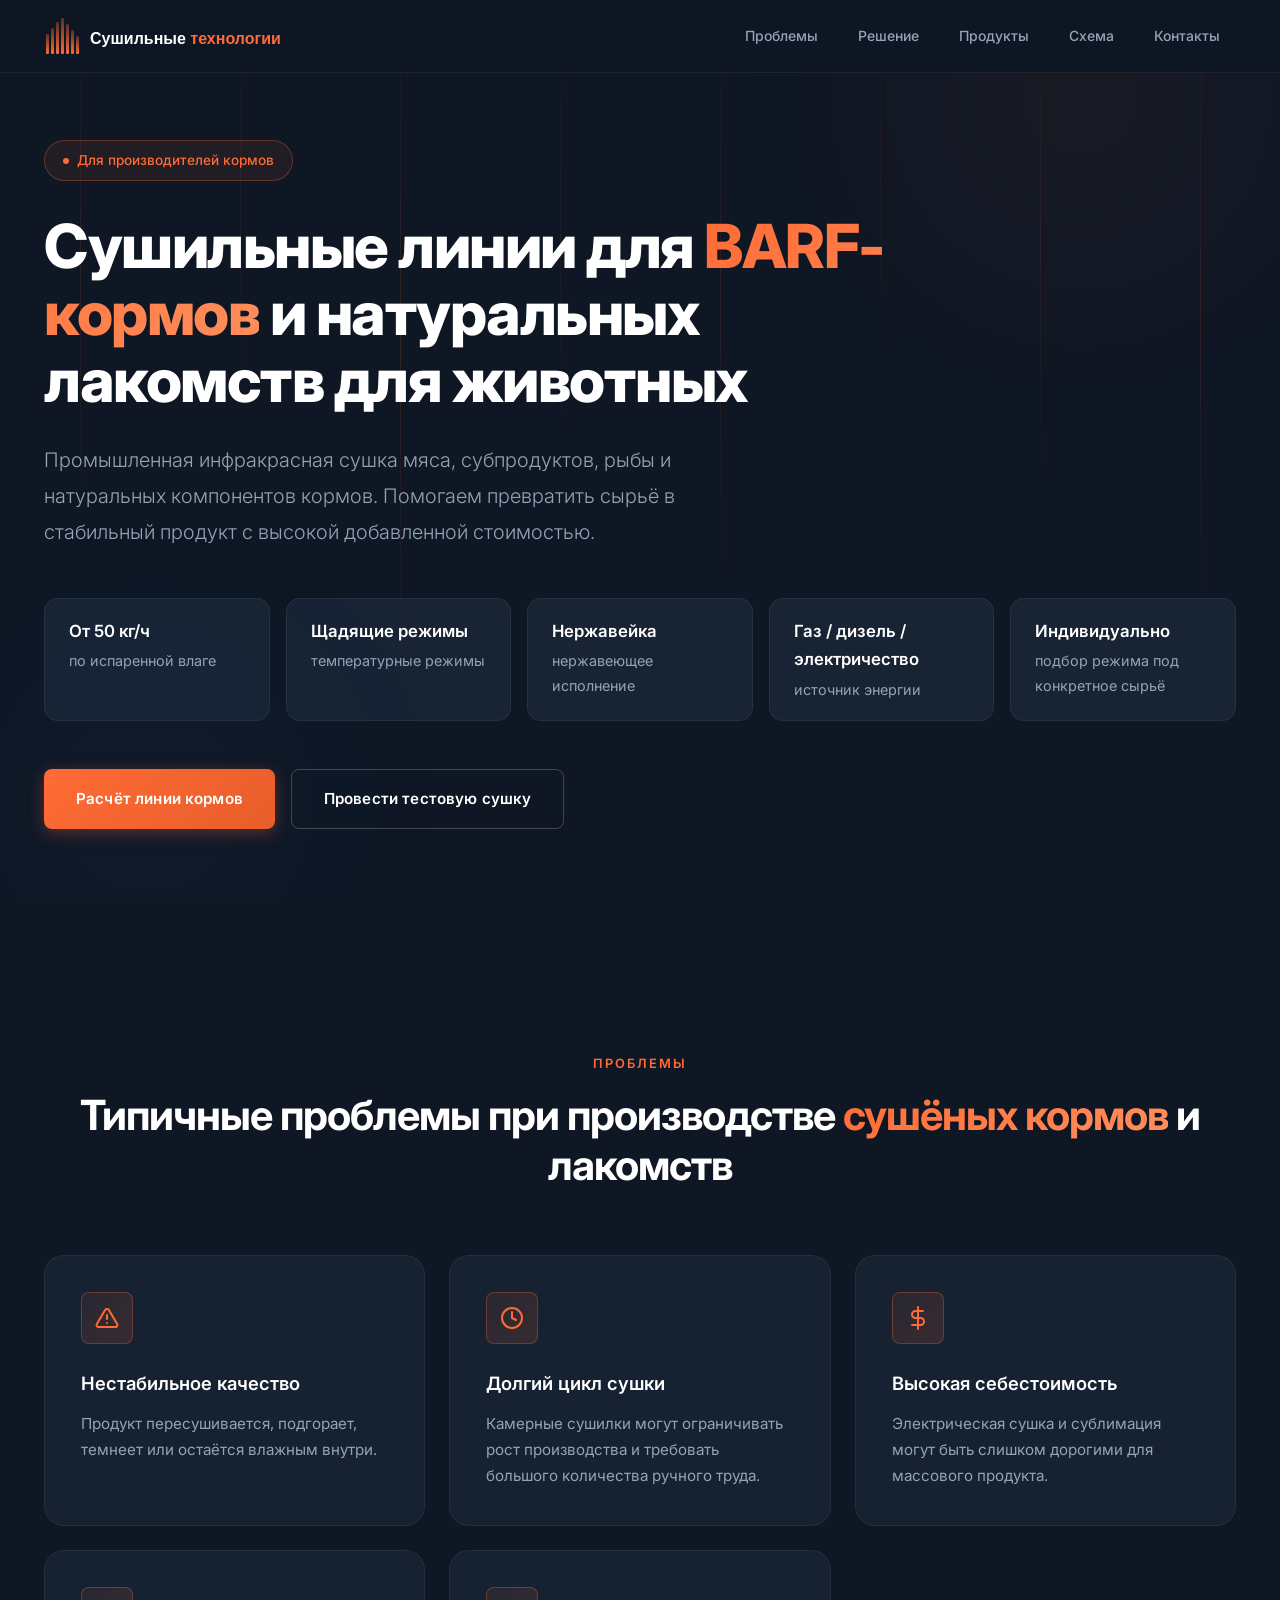
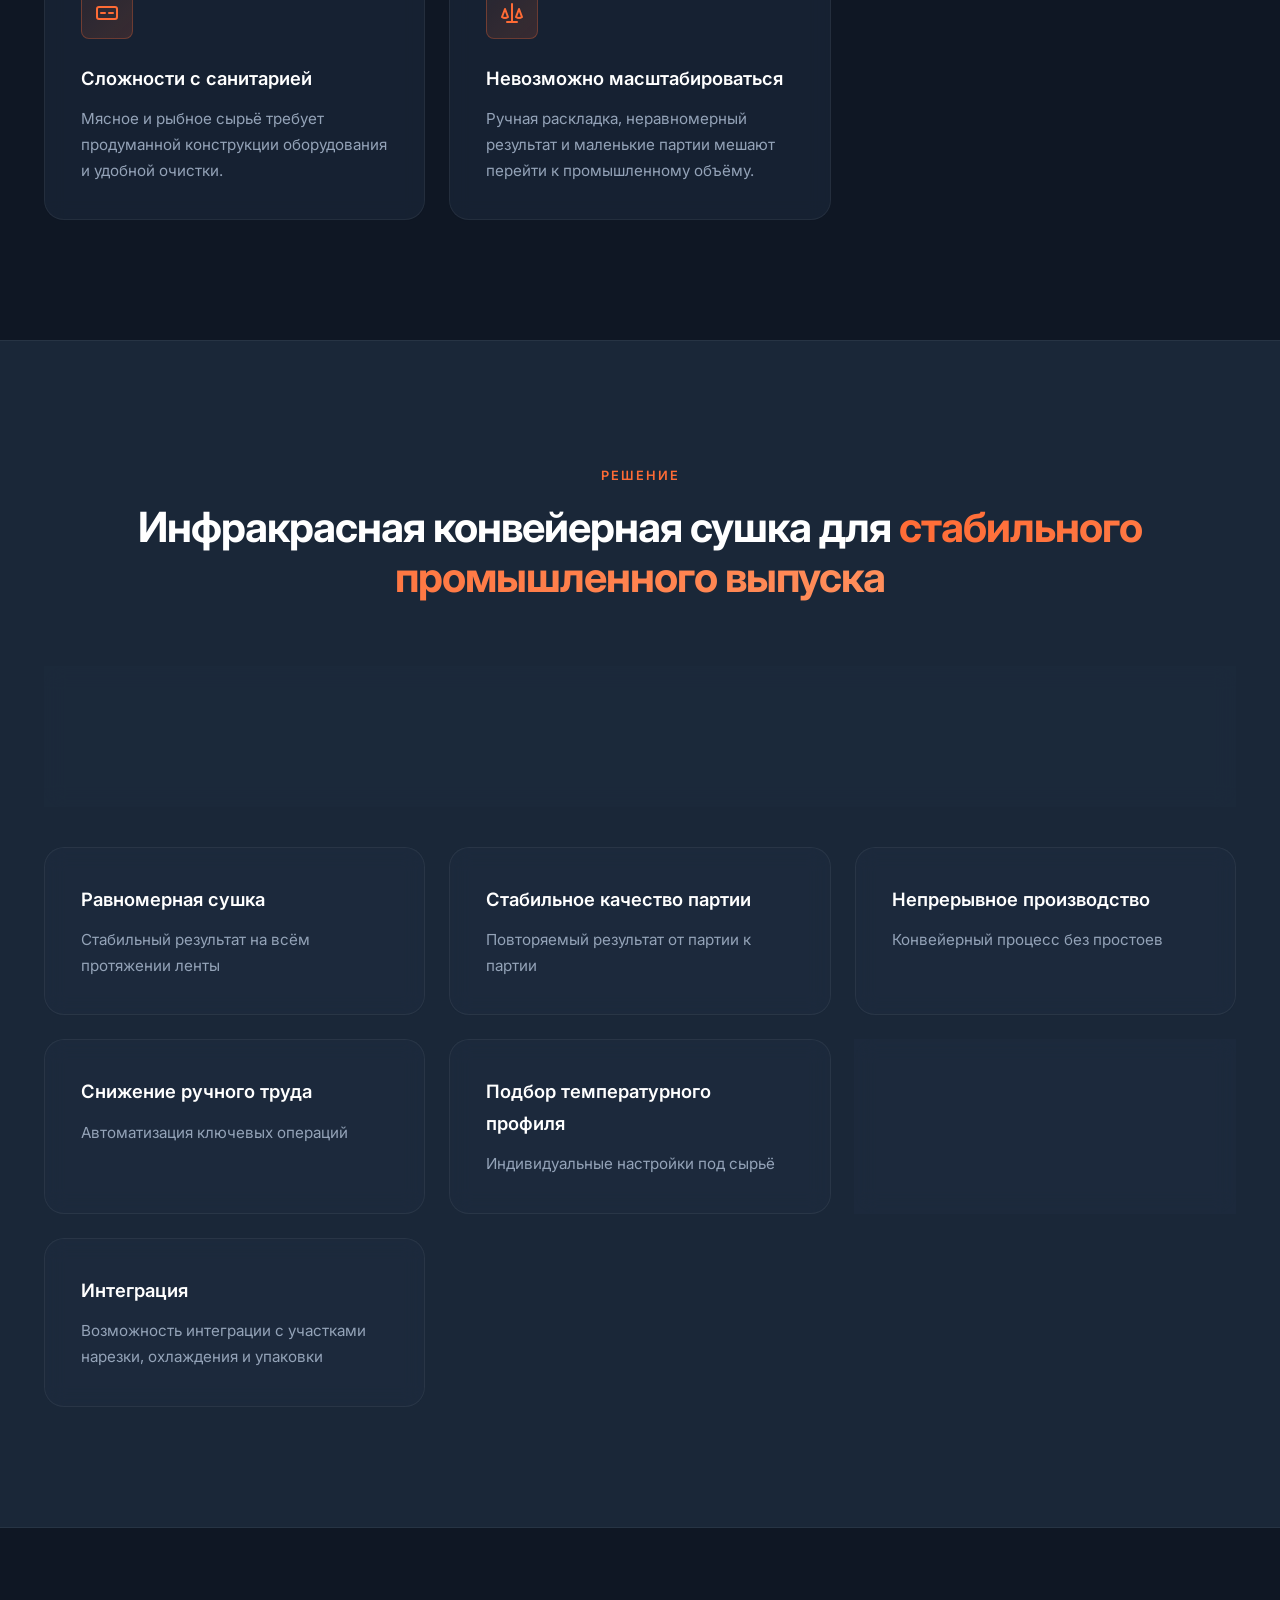
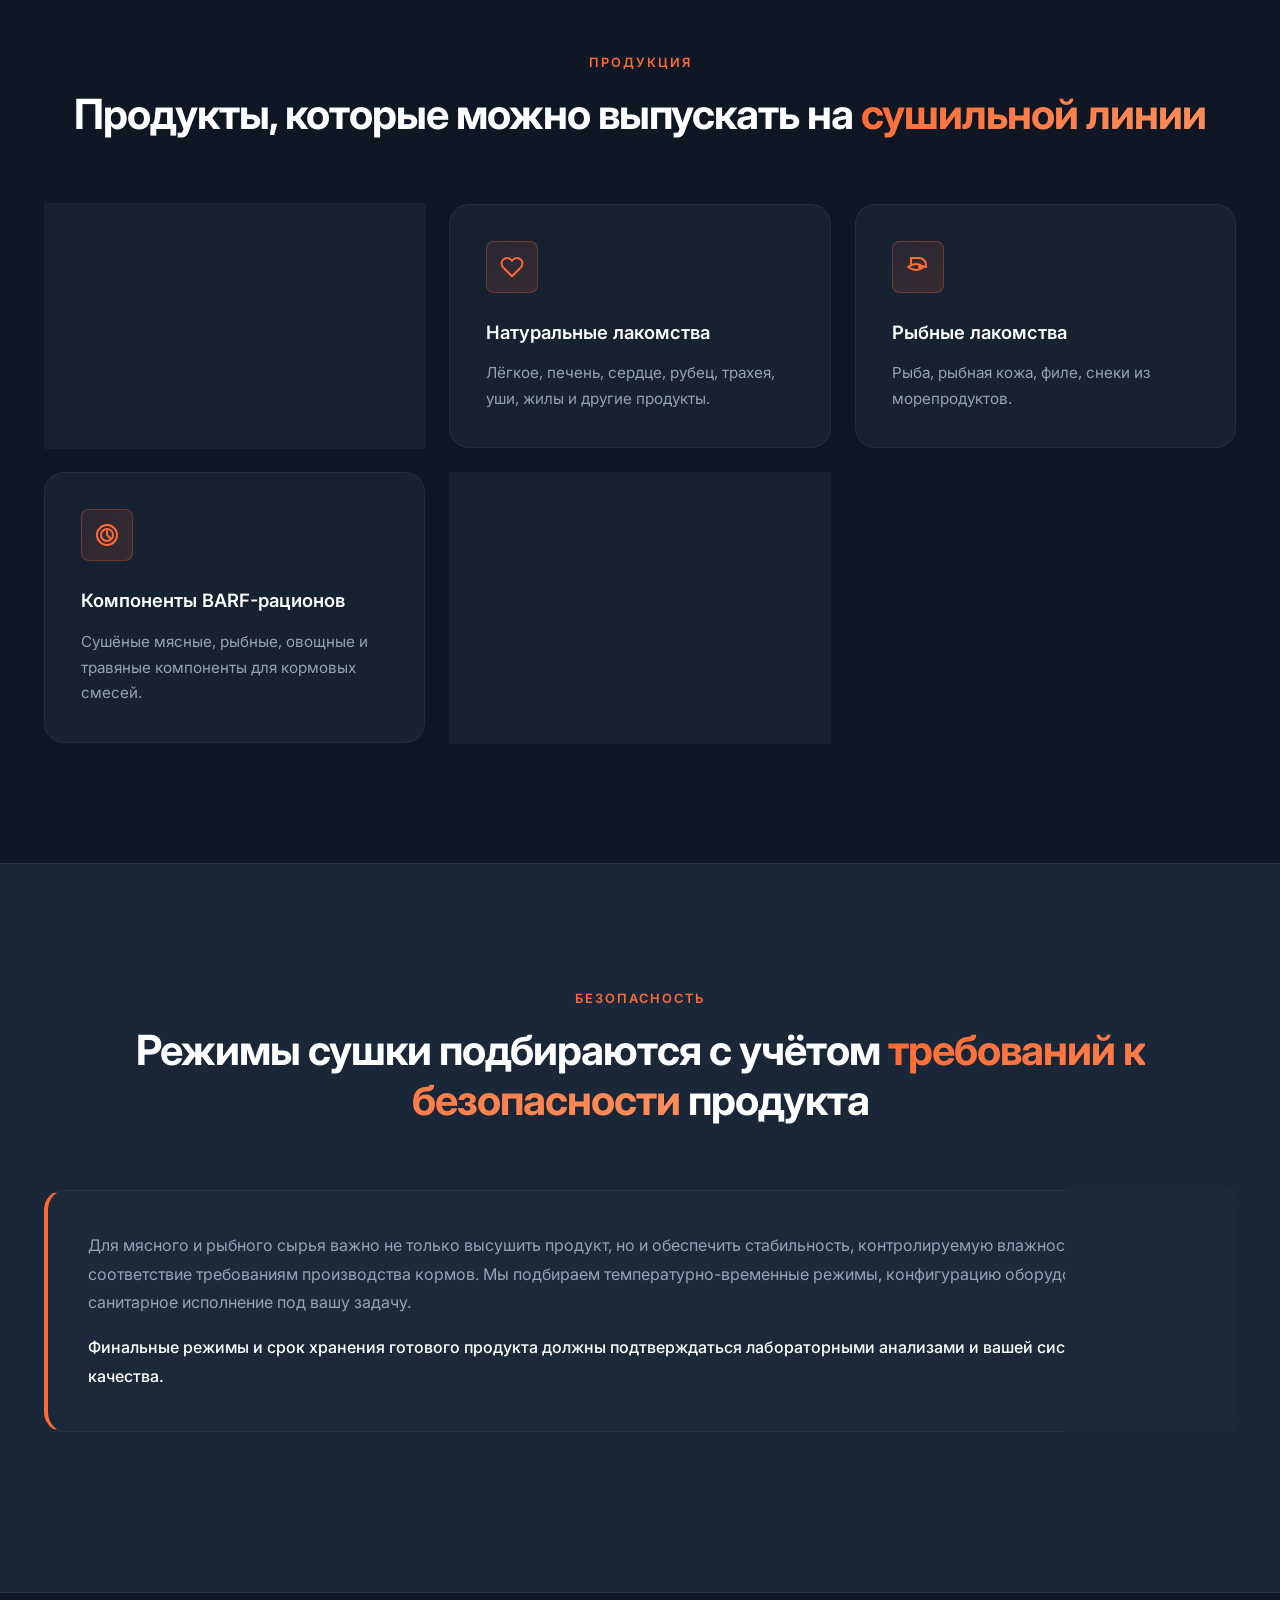
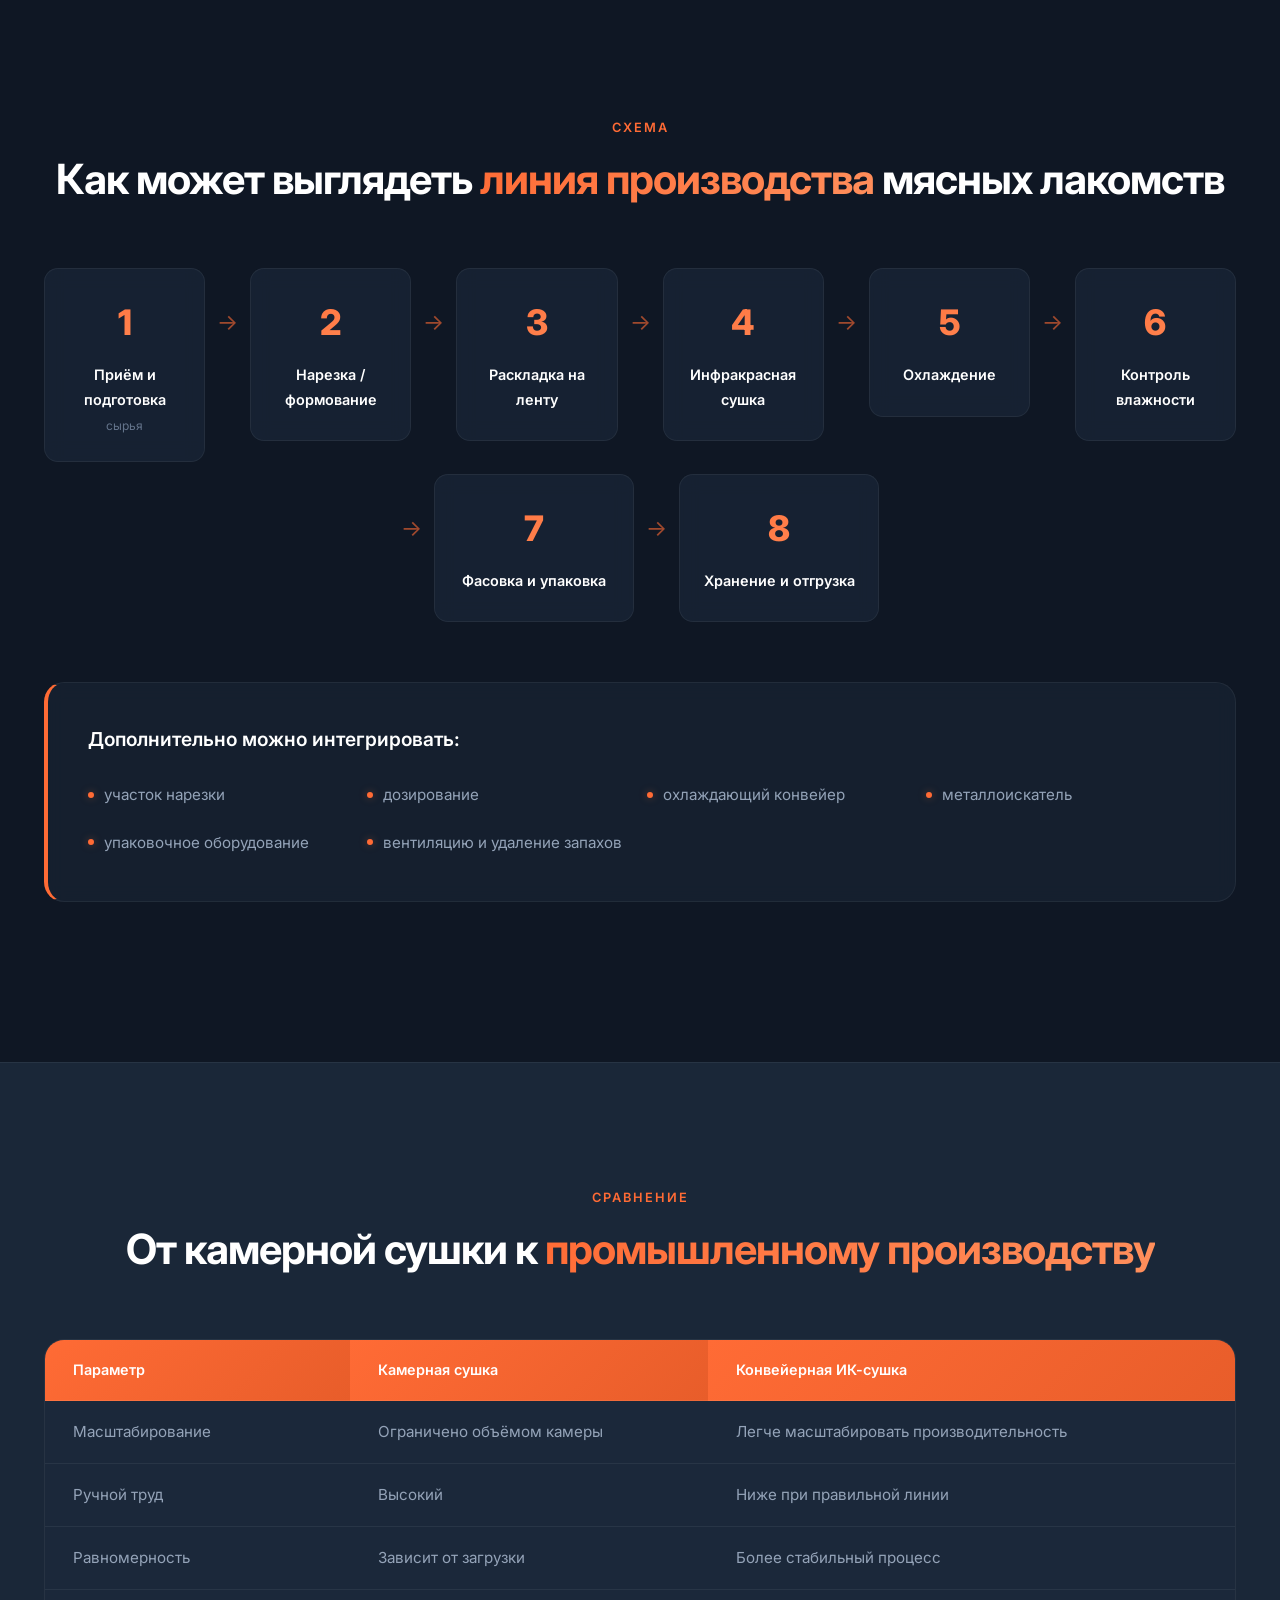
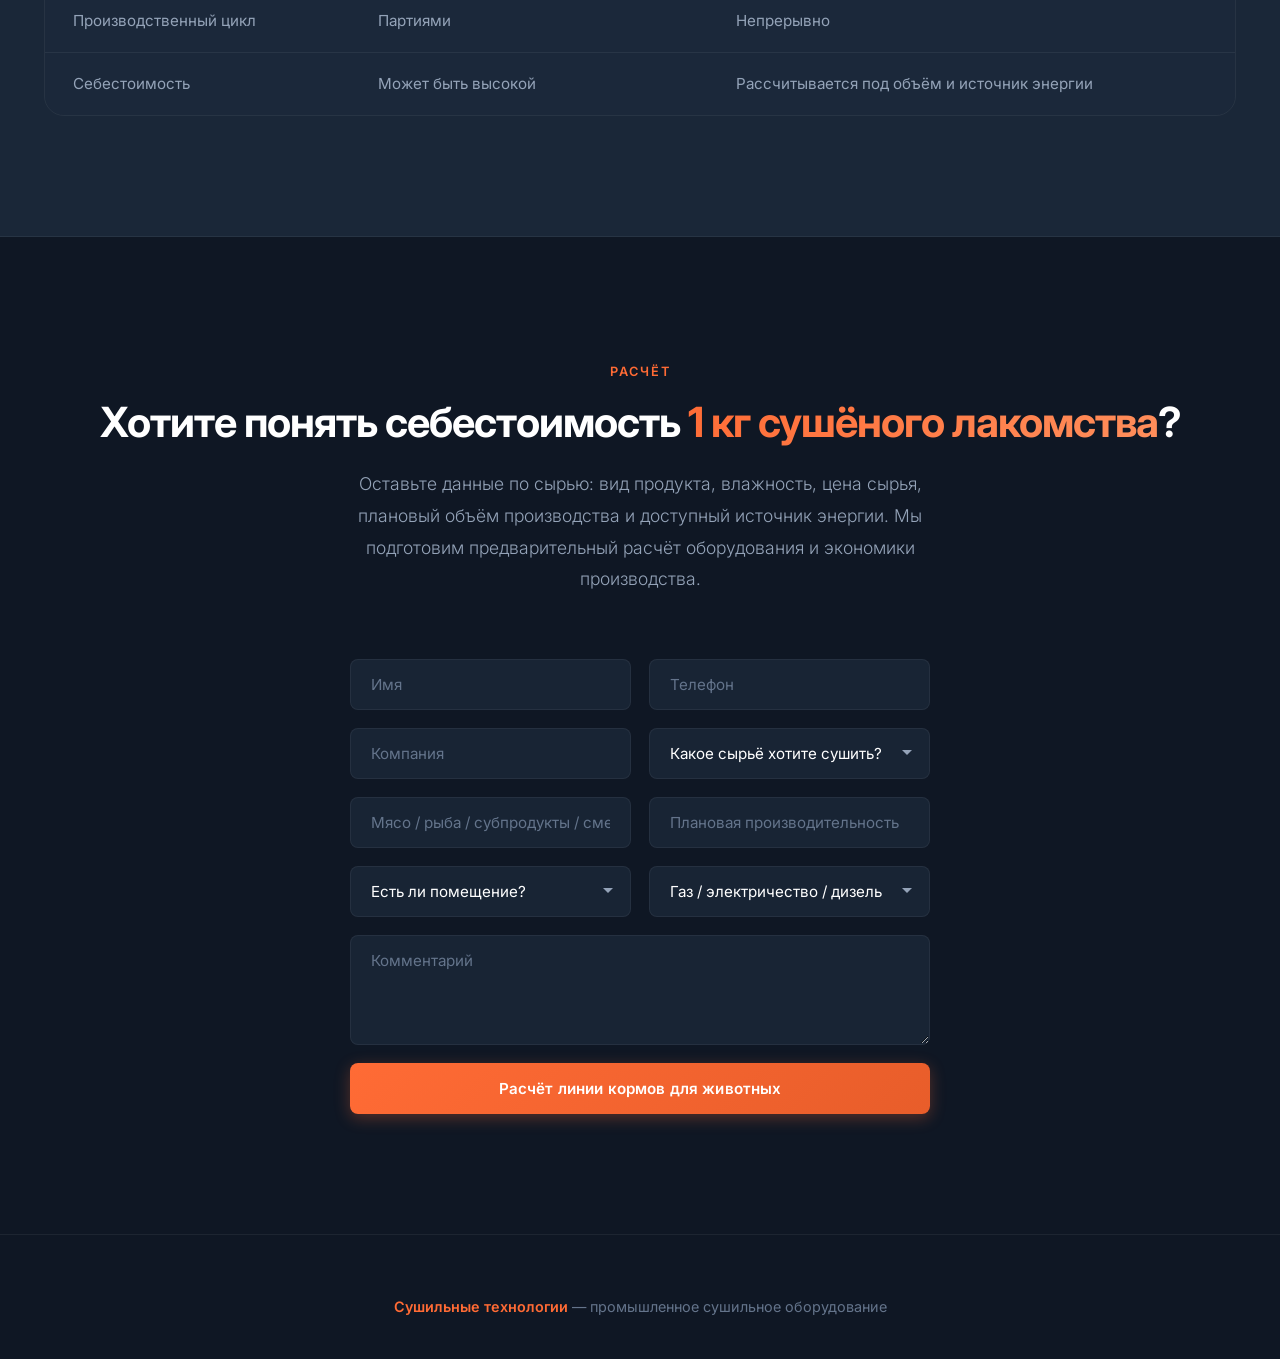
==== barf.html @ 10974a84 "Rebrand to Сушильные технологии; food landing checkerboard; fix chemical page darkness" ====
﻿<!DOCTYPE html>
<html lang="ru">
<head>
  <meta charset="UTF-8">
  <meta name="viewport" content="width=device-width, initial-scale=1.0">
  <title>Сушильные линии для BARF-кормов и лакомств для животных</title>
  <link rel="stylesheet" href="css/style.css">
  <meta name="description" content="Промышленная инфракрасная сушка мяса, субпродуктов, рыбы для производства натуральных кормов и лакомств для животных.">
  <meta property="og:title" content="Сушильные линии для BARF-кормов и лакомств для животных">
  <meta property="og:description" content="Промышленная инфракрасная сушка мяса, субпродуктов, рыбы для производства натуральных кормов и лакомств для животных.">
  <meta property="og:type" content="website">
  <meta property="og:locale" content="ru_RU">
  <link rel="icon" type="image/svg+xml" href="favicon.svg">
  <link rel="apple-touch-icon" href="favicon.svg">
</head>
<body>
  <div class="bg-decoration">
    <div class="bg-gradient-orb bg-gradient-orb--1"></div>
    <div class="bg-gradient-orb bg-gradient-orb--2"></div>
    <div class="bg-lines-container"><div class="bg-line"></div><div class="bg-line"></div><div class="bg-line"></div><div class="bg-line"></div><div class="bg-line"></div><div class="bg-line"></div><div class="bg-line"></div><div class="bg-line"></div></div>
  </div>
  <header class="header"><div class="container"><a href="/" class="logo"><img src="logo.svg" alt="Сушильные технологии" class="logo__img"></a><nav><ul class="nav"><li><a href="#pains">Проблемы</a></li><li><a href="#solution">Решение</a></li><li><a href="#products">Продукты</a></li><li><a href="#process">Схема</a></li><li><a href="#cta">Контакты</a></li></ul></nav>  <button class="nav-toggle" aria-label="Меню"><span class="nav-toggle__bar"></span><span class="nav-toggle__bar"></span><span class="nav-toggle__bar"></span></button></div></header>  <div class="nav-overlay"></div>
  <main>
    <section class="hero"><div class="container">
      <div class="hero__badge"><span class="hero__badge-dot"></span>Для производителей кормов</div>
      <h1>Сушильные линии для <span>BARF-кормов</span> и натуральных лакомств для животных</h1>
      <p class="hero__subtitle">Промышленная инфракрасная сушка мяса, субпродуктов, рыбы и натуральных компонентов кормов. Помогаем превратить сырьё в стабильный продукт с высокой добавленной стоимостью.</p>
      <div class="hero__stats">
        <div class="stat-item"><strong>От 50 кг/ч</strong>по испаренной влаге</div>
        <div class="stat-item"><strong>Щадящие режимы</strong>температурные режимы</div>
        <div class="stat-item"><strong>Нержавейка</strong>нержавеющее исполнение</div>
        <div class="stat-item"><strong>Газ / дизель / электричество</strong>источник энергии</div>
        <div class="stat-item"><strong>Индивидуально</strong>подбор режима под конкретное сырьё</div>
      </div>
      <div class="btn-group"><a href="#cta" class="btn btn-primary">Расчёт линии кормов</a><a href="#cta" class="btn btn-outline">Провести тестовую сушку</a></div>
    </div></section>
    <section class="section" id="pains"><div class="container">
      <div class="section__header"><span class="section__badge">Проблемы</span><h2 class="section__title">Типичные проблемы при производстве <span>сушёных кормов</span> и лакомств</h2></div>
      <div class="cards-grid">
        <div class="card animate-on-scroll"><div class="card__icon"><svg viewBox="0 0 24 24"><path d="M10.29 3.86L1.82 18a2 2 0 0 0 1.71 3h16.94a2 2 0 0 0 1.71-3L13.71 3.86a2 2 0 0 0-3.42 0z"/><line x1="12" y1="9" x2="12" y2="13"/><line x1="12" y1="17" x2="12.01" y2="17"/></svg></div><h3 class="card__title">Нестабильное качество</h3><p class="card__text">Продукт пересушивается, подгорает, темнеет или остаётся влажным внутри.</p></div>
        <div class="card animate-on-scroll"><div class="card__icon"><svg viewBox="0 0 24 24"><circle cx="12" cy="12" r="10"/><polyline points="12 6 12 12 16 14"/></svg></div><h3 class="card__title">Долгий цикл сушки</h3><p class="card__text">Камерные сушилки могут ограничивать рост производства и требовать большого количества ручного труда.</p></div>
        <div class="card animate-on-scroll"><div class="card__icon"><svg viewBox="0 0 24 24"><line x1="12" y1="1" x2="12" y2="23"/><path d="M17 5H9.5a3.5 3.5 0 0 0 0 7h5a3.5 3.5 0 0 1 0 7H6"/></svg></div><h3 class="card__title">Высокая себестоимость</h3><p class="card__text">Электрическая сушка и сублимация могут быть слишком дорогими для массового продукта.</p></div>
        <div class="card animate-on-scroll"><div class="card__icon"><svg viewBox="0 0 24 24"><rect x="2" y="6" width="20" height="12" rx="2"/><path d="M6 12h4"/><path d="M14 12h4"/></svg></div><h3 class="card__title">Сложности с санитарией</h3><p class="card__text">Мясное и рыбное сырьё требует продуманной конструкции оборудования и удобной очистки.</p></div>
        <div class="card animate-on-scroll"><div class="card__icon"><svg viewBox="0 0 24 24"><path d="M16 16l3-8 3 8c-.87.65-1.92 1-3 1s-2.13-.35-3-1z"/><path d="M2 16l3-8 3 8c-.87.65-1.92 1-3 1s-2.13-.35-3-1z"/><line x1="7" y1="21" x2="17" y2="21"/><line x1="12" y1="3" x2="12" y2="21"/></svg></div><h3 class="card__title">Невозможно масштабироваться</h3><p class="card__text">Ручная раскладка, неравномерный результат и маленькие партии мешают перейти к промышленному объёму.</p></div>
      </div>
    </div></section>
    <section class="section section--dark" id="solution"><div class="container">
      <div class="section__header"><span class="section__badge">Решение</span><h2 class="section__title">Инфракрасная конвейерная сушка для <span>стабильного промышленного выпуска</span></h2></div>
      <div class="info-block animate-on-scroll"><p class="info-block__text">ИК-сушильные установки позволяют организовать непрерывный процесс сушки мясного, рыбного и смешанного сырья. Оборудование подбирается под форму продукта, толщину нарезки, влажность, требуемую текстуру и плановую производительность.</p></div>
      <div class="cards-grid" style="margin-top:40px;">
        <div class="card animate-on-scroll"><h3 class="card__title">Равномерная сушка</h3><p class="card__text">Стабильный результат на всём протяжении ленты</p></div>
        <div class="card animate-on-scroll"><h3 class="card__title">Стабильное качество партии</h3><p class="card__text">Повторяемый результат от партии к партии</p></div>
        <div class="card animate-on-scroll"><h3 class="card__title">Непрерывное производство</h3><p class="card__text">Конвейерный процесс без простоев</p></div>
        <div class="card animate-on-scroll"><h3 class="card__title">Снижение ручного труда</h3><p class="card__text">Автоматизация ключевых операций</p></div>
        <div class="card animate-on-scroll"><h3 class="card__title">Подбор температурного профиля</h3><p class="card__text">Индивидуальные настройки под сырьё</p></div>
        <div class="card animate-on-scroll"><h3 class="card__title">Сохранение аромата</h3><p class="card__text">Естественный аромат и привлекательный внешний вид</p></div>
        <div class="card animate-on-scroll"><h3 class="card__title">Интеграция</h3><p class="card__text">Возможность интеграции с участками нарезки, охлаждения и упаковки</p></div>
      </div>
    </div></section>
    <section class="section" id="products"><div class="container">
      <div class="section__header"><span class="section__badge">Продукция</span><h2 class="section__title">Продукты, которые можно выпускать на <span>сушильной линии</span></h2></div>
      <div class="cards-grid">
        <div class="card animate-on-scroll"><div class="card__icon"><svg viewBox="0 0 24 24"><circle cx="12" cy="12" r="3"/><path d="M12 2C8 2 5 5 5 9c0 3 2 5 4 6v6a2 2 0 0 0 4 0v-6c2-1 4-3 4-6 0-4-3-7-7-7z"/></svg></div><h3 class="card__title">Мясные чипсы</h3><p class="card__text">Тонкие ломтики мяса, птицы или субпродуктов для собак и кошек.</p></div>
        <div class="card animate-on-scroll"><div class="card__icon"><svg viewBox="0 0 24 24"><path d="M20.84 4.61a5.5 5.5 0 0 0-7.78 0L12 5.67l-1.06-1.06a5.5 5.5 0 0 0-7.78 7.78l1.06 1.06L12 21.23l7.78-7.78 1.06-1.06a5.5 5.5 0 0 0 0-7.78z"/></svg></div><h3 class="card__title">Натуральные лакомства</h3><p class="card__text">Лёгкое, печень, сердце, рубец, трахея, уши, жилы и другие продукты.</p></div>
        <div class="card animate-on-scroll"><div class="card__icon"><svg viewBox="0 0 24 24"><path d="M16.69 11.04A11 11 0 0 1 20 12v-2c0-4-3-7-7-7H5v6.5"/><path d="M2 12s4-3 8-3 8 3 8 3-4 3-8 3-8-3-8-3z"/><circle cx="14" cy="12" r="1" fill="currentColor"/></svg></div><h3 class="card__title">Рыбные лакомства</h3><p class="card__text">Рыба, рыбная кожа, филе, снеки из морепродуктов.</p></div>
        <div class="card animate-on-scroll"><div class="card__icon"><svg viewBox="0 0 24 24"><path d="M12 2a10 10 0 1 0 10 10A10 10 0 0 0 12 2zm0 16a6 6 0 1 1 6-6 6 6 0 0 1-6 6z"/><path d="M12 8v4l3 3"/></svg></div><h3 class="card__title">Компоненты BARF-рационов</h3><p class="card__text">Сушёные мясные, рыбные, овощные и травяные компоненты для кормовых смесей.</p></div>
        <div class="card animate-on-scroll"><div class="card__icon"><svg viewBox="0 0 24 24"><path d="M11 20A7 7 0 0 1 9.8 6.1C15.5 5 17 4.48 19 2c1 2 2 4.18 2 8 0 5.5-4.78 10-10 10z"/><path d="M2 21c0-3 1.85-5.36 5.08-6"/></svg></div><h3 class="card__title">Функциональные добавки</h3><p class="card__text">Сушёные овощи, ягоды, зелень, водоросли и растительные компоненты.</p></div>
      </div>
    </div></section>
    <section class="section section--dark"><div class="container">
      <div class="section__header"><span class="section__badge">Безопасность</span><h2 class="section__title">Режимы сушки подбираются с учётом <span>требований к безопасности</span> продукта</h2></div>
      <div class="info-block"><p class="info-block__text">Для мясного и рыбного сырья важно не только высушить продукт, но и обеспечить стабильность, контролируемую влажность и соответствие требованиям производства кормов. Мы подбираем температурно-временные режимы, конфигурацию оборудования и санитарное исполнение под вашу задачу.</p><p class="info-block__text" style="margin-top:16px;color:var(--text-primary);font-weight:500;">Финальные режимы и срок хранения готового продукта должны подтверждаться лабораторными анализами и вашей системой контроля качества.</p></div>
    </div></section>
    <section class="section" id="process"><div class="container">
      <div class="section__header"><span class="section__badge">Схема</span><h2 class="section__title">Как может выглядеть <span>линия производства</span> мясных лакомств</h2></div>
      <div class="process-flow">
        <div class="process-step"><div class="process-step__number">1</div><div class="process-step__title">Приём и подготовка</div><div class="process-step__desc">сырья</div></div><div class="process-arrow">→</div>
        <div class="process-step"><div class="process-step__number">2</div><div class="process-step__title">Нарезка / формование</div></div><div class="process-arrow">→</div>
        <div class="process-step"><div class="process-step__number">3</div><div class="process-step__title">Раскладка на ленту</div></div><div class="process-arrow">→</div>
        <div class="process-step"><div class="process-step__number">4</div><div class="process-step__title">Инфракрасная сушка</div></div><div class="process-arrow">→</div>
        <div class="process-step"><div class="process-step__number">5</div><div class="process-step__title">Охлаждение</div></div><div class="process-arrow">→</div>
        <div class="process-step"><div class="process-step__number">6</div><div class="process-step__title">Контроль влажности</div></div><div class="process-arrow">→</div>
        <div class="process-step"><div class="process-step__number">7</div><div class="process-step__title">Фасовка и упаковка</div></div><div class="process-arrow">→</div>
        <div class="process-step"><div class="process-step__number">8</div><div class="process-step__title">Хранение и отгрузка</div></div>
      </div>
      <div class="info-block" style="margin-top:60px;"><h3 class="info-block__title">Дополнительно можно интегрировать:</h3><ul class="info-block__list"><li>участок нарезки</li><li>дозирование</li><li>охлаждающий конвейер</li><li>металлоискатель</li><li>упаковочное оборудование</li><li>вентиляцию и удаление запахов</li></ul></div>
    </div></section>
    <section class="section section--dark"><div class="container">
      <div class="section__header"><span class="section__badge">Сравнение</span><h2 class="section__title">От камерной сушки к <span>промышленному производству</span></h2></div>
      <div class="table-wrapper"><table class="comparison-table"><thead><tr><th>Параметр</th><th>Камерная сушка</th><th>Конвейерная ИК-сушка</th></tr></thead><tbody><tr><td>Масштабирование</td><td>Ограничено объёмом камеры</td><td>Легче масштабировать производительность</td></tr><tr><td>Ручной труд</td><td>Высокий</td><td>Ниже при правильной линии</td></tr><tr><td>Равномерность</td><td>Зависит от загрузки</td><td>Более стабильный процесс</td></tr><tr><td>Производственный цикл</td><td>Партиями</td><td>Непрерывно</td></tr><tr><td>Себестоимость</td><td>Может быть высокой</td><td>Рассчитывается под объём и источник энергии</td></tr></tbody></table></div>
    </div></section>
    <section class="section cta-section" id="cta"><div class="container">
      <div class="section__header"><span class="section__badge">Расчёт</span><h2 class="cta-section__title">Хотите понять себестоимость <span>1 кг сушёного лакомства</span>?</h2><p class="cta-section__text">Оставьте данные по сырью: вид продукта, влажность, цена сырья, плановый объём производства и доступный источник энергии. Мы подготовим предварительный расчёт оборудования и экономики производства.</p></div>
      <form class="form" onsubmit="handleSubmit(event, 'barf')">
        <div class="form__row"><input type="text" class="form__input" placeholder="Имя" required><input type="tel" class="form__input" placeholder="Телефон" required></div>
        <div class="form__row"><input type="text" class="form__input" placeholder="Компания"><select class="form__select"><option value="">Какое сырьё хотите сушить?</option><option value="meat">Мясо</option><option value="fish">Рыба</option><option value="offal">Субпродукты</option><option value="mix">Смесь</option></select></div>
        <div class="form__row"><input type="text" class="form__input" placeholder="Мясо / рыба / субпродукты / смесь"><input type="text" class="form__input" placeholder="Плановая производительность"></div>
        <div class="form__row"><select class="form__select"><option value="">Есть ли помещение?</option><option value="yes">Да</option><option value="no">Нет</option></select><select class="form__select"><option value="">Газ / электричество / дизель</option><option value="gas">Газ</option><option value="electric">Электричество</option><option value="diesel">Дизель</option></select></div>
        <textarea class="form__textarea" placeholder="Комментарий"></textarea>
        <button type="submit" class="btn btn-primary btn--full">Расчёт линии кормов для животных</button>
      </form>
    </div></section>
  </main>
  <footer class="footer"><div class="container"><p class="footer__text"><span class="footer__accent">Сушильные технологии</span> — промышленное сушильное оборудование</p></div></footer>
  <script src="js/main.js"></script>
</body>
</html>
---- css/style.css ----
@import url('https://fonts.googleapis.com/css2?family=Inter:wght@300;400;500;600;700;800;900&display=swap');

*, *::before, *::after {
  margin: 0;
  padding: 0;
  box-sizing: border-box;
}

:root {
  --bg-primary: #0F1724;
  --bg-secondary: #1A2738;
  --bg-card: #1E2D40;
  --bg-card-hover: #253650;
  --text-primary: #FFFFFF;
  --text-secondary: #94A3B8;
  --text-muted: #64748B;
  --accent: #FF6B35;
  --accent-hover: #E85D2A;
  --accent-glow: rgba(255, 107, 53, 0.4);
  --accent-subtle: rgba(255, 107, 53, 0.08);
  --border: rgba(255, 255, 255, 0.06);
  --border-accent: rgba(255, 107, 53, 0.3);
  --radius-sm: 8px;
  --radius-md: 14px;
  --radius-lg: 20px;
  --radius-xl: 28px;
  --shadow-card: 0 4px 24px rgba(0, 0, 0, 0.15);
  --shadow-hover: 0 12px 40px rgba(0, 0, 0, 0.25);
  --shadow-glow: 0 8px 32px var(--accent-glow);
  --transition: 0.3s cubic-bezier(0.4, 0, 0.2, 1);
}

html {
  scroll-behavior: smooth;
}

body {
  font-family: 'Inter', -apple-system, BlinkMacSystemFont, sans-serif;
  background-color: var(--bg-primary);
  color: var(--text-primary);
  line-height: 1.7;
  overflow-x: hidden;
  -webkit-font-smoothing: antialiased;
}

.container {
  max-width: 1240px;
  margin: 0 auto;
  padding: 0 24px;
}

/* ========== BACKGROUND ========== */
.bg-decoration {
  position: fixed;
  inset: 0;
  pointer-events: none;
  z-index: 0;
  overflow: hidden;
}

.bg-gradient-orb {
  position: absolute;
  border-radius: 50%;
  filter: blur(100px);
  opacity: 0.4;
}

.bg-gradient-orb--1 {
  width: 600px;
  height: 600px;
  background: radial-gradient(circle, var(--accent) 0%, transparent 70%);
  top: -200px;
  right: -100px;
  opacity: 0.06;
}

.bg-gradient-orb--2 {
  width: 500px;
  height: 500px;
  background: radial-gradient(circle, #3B82F6 0%, transparent 70%);
  bottom: -150px;
  left: -100px;
  opacity: 0.05;
}

.bg-lines-container {
  position: absolute;
  inset: 0;
  display: flex;
  justify-content: space-around;
  opacity: 0.4;
}

.bg-line {
  width: 1px;
  background: linear-gradient(to top, transparent 0%, var(--accent) 50%, transparent 100%);
  animation: linePulse 4s ease-in-out infinite;
}

.bg-line:nth-child(1) { height: 60%; animation-delay: 0s; opacity: 0.3; }
.bg-line:nth-child(2) { height: 45%; animation-delay: 0.5s; opacity: 0.2; }
.bg-line:nth-child(3) { height: 75%; animation-delay: 1s; opacity: 0.4; }
.bg-line:nth-child(4) { height: 50%; animation-delay: 1.5s; opacity: 0.2; }
.bg-line:nth-child(5) { height: 65%; animation-delay: 2s; opacity: 0.3; }
.bg-line:nth-child(6) { height: 40%; animation-delay: 0.3s; opacity: 0.15; }
.bg-line:nth-child(7) { height: 55%; animation-delay: 0.8s; opacity: 0.25; }
.bg-line:nth-child(8) { height: 70%; animation-delay: 1.3s; opacity: 0.3; }

@keyframes linePulse {
  0%, 100% { opacity: 0.2; }
  50% { opacity: 0.5; }
}

/* ========== HEADER ========== */
.header {
  position: fixed;
  top: 0;
  left: 0;
  right: 0;
  z-index: 1000;
  padding: 16px 0;
  background: rgba(15, 23, 36, 0.85);
  backdrop-filter: blur(20px);
  border-bottom: 1px solid var(--border);
  transition: var(--transition);
}

.header.scrolled {
  padding: 12px 0;
  background: rgba(15, 23, 36, 0.95);
}

.header .container {
  display: flex;
  justify-content: space-between;
  align-items: center;
}

.logo {
  display: flex;
  align-items: center;
  gap: 12px;
  font-size: 1.4rem;
  font-weight: 800;
  color: var(--text-primary);
  text-decoration: none;
  letter-spacing: -0.5px;
}

.logo__img {
  height: 40px;
  width: auto;
  object-fit: contain;
  display: block;
}

.logo__fallback {
  display: none;
}

@media (max-width: 768px) {
  .logo__img {
    height: 34px;
  }
}

.logo__dot {
  width: 10px;
  height: 10px;
  background: var(--accent);
  border-radius: 50%;
  box-shadow: 0 0 12px var(--accent-glow);
  animation: logoPulse 2s ease-in-out infinite;
}

@keyframes logoPulse {
  0%, 100% { transform: scale(1); opacity: 1; }
  50% { transform: scale(1.2); opacity: 0.8; }
}

.nav {
  display: flex;
  align-items: center;
  gap: 8px;
  list-style: none;
}

.nav a {
  color: var(--text-secondary);
  text-decoration: none;
  font-size: 0.875rem;
  font-weight: 500;
  padding: 8px 16px;
  border-radius: var(--radius-sm);
  transition: var(--transition);
}

.nav a:hover {
  color: var(--text-primary);
  background: rgba(255, 255, 255, 0.05);
}

/* Hamburger Menu */
.nav-toggle {
  display: none;
  background: none;
  border: none;
  cursor: pointer;
  padding: 8px;
  z-index: 1001;
}

.nav-toggle__bar {
  display: block;
  width: 24px;
  height: 2px;
  background: var(--text-primary);
  margin: 6px 0;
  border-radius: 2px;
  transition: var(--transition);
}

.nav-toggle.active .nav-toggle__bar:nth-child(1) {
  transform: rotate(45deg) translate(5px, 6px);
}

.nav-toggle.active .nav-toggle__bar:nth-child(2) {
  opacity: 0;
}

.nav-toggle.active .nav-toggle__bar:nth-child(3) {
  transform: rotate(-45deg) translate(5px, -6px);
}

@media (max-width: 768px) {
  .nav-toggle {
    display: block;
  }

  .nav {
    position: fixed;
    top: 0;
    right: -100%;
    width: 280px;
    height: 100vh;
    background: rgba(15, 23, 36, 0.98);
    backdrop-filter: blur(20px);
    flex-direction: column;
    padding: 80px 24px 24px;
    gap: 8px;
    transition: right 0.3s ease;
    border-left: 1px solid var(--border);
  }

  .nav.active {
    right: 0;
  }

  .nav a {
    font-size: 1rem;
    padding: 14px 16px;
    border-radius: var(--radius-sm);
    border-bottom: 1px solid var(--border);
  }

  .nav-overlay {
    position: fixed;
    inset: 0;
    background: rgba(0, 0, 0, 0.5);
    opacity: 0;
    visibility: hidden;
    transition: var(--transition);
    z-index: 999;
  }

  .nav-overlay.active {
    opacity: 1;
    visibility: visible;
  }
}

/* ========== HERO ========== */
.hero {
  min-height: 100vh;
  display: flex;
  align-items: center;
  padding: 140px 0 100px;
  position: relative;
}

.hero .container {
  position: relative;
  z-index: 1;
  width: 100%;
}

.hero__badge {
  display: inline-flex;
  align-items: center;
  gap: 8px;
  background: var(--accent-subtle);
  border: 1px solid var(--border-accent);
  padding: 8px 18px;
  border-radius: 50px;
  font-size: 0.85rem;
  font-weight: 500;
  color: var(--accent);
  margin-bottom: 32px;
  animation: fadeInUp 0.6s ease-out;
}

.hero__badge-dot {
  width: 6px;
  height: 6px;
  background: var(--accent);
  border-radius: 50%;
  animation: blink 2s ease-in-out infinite;
}

@keyframes blink {
  0%, 100% { opacity: 1; }
  50% { opacity: 0.3; }
}

.hero h1 {
  font-size: clamp(2.2rem, 5vw, 3.8rem);
  font-weight: 800;
  line-height: 1.1;
  margin-bottom: 28px;
  max-width: 850px;
  letter-spacing: -1.5px;
  animation: fadeInUp 0.6s ease-out 0.1s both;
}

.hero h1 span {
  background: linear-gradient(135deg, var(--accent) 0%, #FF8F5C 100%);
  -webkit-background-clip: text;
  -webkit-text-fill-color: transparent;
  background-clip: text;
}

.hero__subtitle {
  font-size: clamp(1rem, 2vw, 1.25rem);
  color: var(--text-secondary);
  max-width: 680px;
  margin-bottom: 48px;
  line-height: 1.8;
  font-weight: 300;
  animation: fadeInUp 0.6s ease-out 0.2s both;
}

.hero__stats {
  display: flex;
  flex-wrap: wrap;
  gap: 16px;
  margin-bottom: 48px;
  animation: fadeInUp 0.6s ease-out 0.3s both;
}

.stat-item {
  background: rgba(30, 45, 64, 0.6);
  backdrop-filter: blur(10px);
  padding: 18px 24px;
  border-radius: var(--radius-md);
  border: 1px solid var(--border);
  font-size: 0.9rem;
  color: var(--text-secondary);
  flex: 1;
  min-width: 180px;
  transition: var(--transition);
}

.stat-item:hover {
  border-color: var(--border-accent);
  transform: translateY(-2px);
}

.stat-item strong {
  display: block;
  color: var(--text-primary);
  font-size: 1.05rem;
  font-weight: 600;
  margin-bottom: 4px;
}

/* ========== BUTTONS ========== */
.btn {
  display: inline-flex;
  align-items: center;
  justify-content: center;
  gap: 10px;
  padding: 16px 32px;
  border-radius: var(--radius-sm);
  font-size: 0.95rem;
  font-weight: 600;
  text-decoration: none;
  cursor: pointer;
  transition: var(--transition);
  border: none;
  font-family: inherit;
  letter-spacing: 0.01em;
}

.btn-primary {
  background: linear-gradient(135deg, var(--accent) 0%, var(--accent-hover) 100%);
  color: var(--text-white, #fff);
  box-shadow: 0 4px 16px rgba(255, 107, 53, 0.3);
}

.btn-primary:hover {
  transform: translateY(-3px);
  box-shadow: var(--shadow-glow);
}

.btn-outline {
  background: transparent;
  color: var(--text-primary);
  border: 1.5px solid rgba(255, 255, 255, 0.2);
}

.btn-outline:hover {
  border-color: var(--accent);
  color: var(--accent);
  transform: translateY(-3px);
}

.btn-group {
  display: flex;
  flex-wrap: wrap;
  gap: 16px;
  animation: fadeInUp 0.6s ease-out 0.4s both;
}

/* ========== SECTIONS ========== */
.section {
  padding: 120px 0;
  position: relative;
}

.section--dark {
  background: var(--bg-secondary);
  border-top: 1px solid var(--border);
  border-bottom: 1px solid var(--border);
}

.section__header {
  text-align: center;
  margin-bottom: 64px;
}

.section__badge {
  display: inline-block;
  font-size: 0.8rem;
  font-weight: 600;
  text-transform: uppercase;
  letter-spacing: 2px;
  color: var(--accent);
  margin-bottom: 16px;
}

.section__title {
  font-size: clamp(1.8rem, 4vw, 2.6rem);
  font-weight: 700;
  line-height: 1.2;
  letter-spacing: -1px;
  margin-bottom: 16px;
}

.section__title span {
  background: linear-gradient(135deg, var(--accent) 0%, #FF8F5C 100%);
  -webkit-background-clip: text;
  -webkit-text-fill-color: transparent;
  background-clip: text;
}

.section__subtitle {
  color: var(--text-secondary);
  font-size: 1.1rem;
  max-width: 600px;
  margin: 0 auto;
  font-weight: 300;
}

/* ========== CARDS ========== */
.cards-grid {
  display: grid;
  grid-template-columns: repeat(auto-fit, minmax(340px, 1fr));
  gap: 24px;
}

.card {
  background: rgba(30, 45, 64, 0.5);
  backdrop-filter: blur(10px);
  border-radius: var(--radius-lg);
  padding: 36px;
  border: 1px solid var(--border);
  transition: var(--transition);
  position: relative;
  overflow: hidden;
}

.card::before {
  content: '';
  position: absolute;
  top: 0;
  left: 0;
  right: 0;
  height: 3px;
  background: linear-gradient(90deg, var(--accent), transparent);
  opacity: 0;
  transition: var(--transition);
}

.card:hover {
  transform: translateY(-6px);
  border-color: var(--border-accent);
  box-shadow: var(--shadow-hover);
}

.card:hover::before {
  opacity: 1;
}

.card__icon {
  width: 52px;
  height: 52px;
  background: linear-gradient(135deg, var(--accent-subtle) 0%, rgba(255, 107, 53, 0.15) 100%);
  border-radius: var(--radius-sm);
  display: flex;
  align-items: center;
  justify-content: center;
  margin-bottom: 24px;
  border: 1px solid var(--border-accent);
}

.card__icon svg {
  width: 24px;
  height: 24px;
  stroke: var(--accent);
  stroke-width: 2;
  fill: none;
  stroke-linecap: round;
  stroke-linejoin: round;
}

.card__title {
  font-size: 1.15rem;
  font-weight: 600;
  margin-bottom: 12px;
  color: var(--text-primary);
}

.card__text {
  color: var(--text-secondary);
  font-size: 0.95rem;
  line-height: 1.7;
}

.card__list {
  list-style: none;
  margin-top: 16px;
}

.card__list li {
  padding: 5px 0;
  color: var(--text-secondary);
  font-size: 0.9rem;
  display: flex;
  align-items: center;
  gap: 8px;
}

.card__list li::before {
  content: '';
  width: 5px;
  height: 5px;
  background: var(--accent);
  border-radius: 50%;
  flex-shrink: 0;
}

/* ========== PAIN SECTION ========== */
.pain-content {
  max-width: 750px;
  margin: 0 auto;
  text-align: center;
}

.pain-content p {
  font-size: 1.15rem;
  color: var(--text-secondary);
  line-height: 1.9;
  margin-bottom: 24px;
  font-weight: 300;
}

.pain-content .highlight {
  color: var(--text-primary);
  font-weight: 400;
  background: var(--accent-subtle);
  padding: 2px 8px;
  border-radius: 4px;
}

/* ========== STEPS ========== */
.steps {
  display: grid;
  grid-template-columns: repeat(auto-fit, minmax(320px, 1fr));
  gap: 28px;
}

.step {
  position: relative;
  padding: 36px;
  background: rgba(30, 45, 64, 0.4);
  backdrop-filter: blur(10px);
  border-radius: var(--radius-lg);
  border: 1px solid var(--border);
  transition: var(--transition);
}

.step:hover {
  border-color: var(--border-accent);
  transform: translateY(-4px);
}

.step__number {
  width: 44px;
  height: 44px;
  background: linear-gradient(135deg, var(--accent) 0%, var(--accent-hover) 100%);
  border-radius: var(--radius-sm);
  display: flex;
  align-items: center;
  justify-content: center;
  font-weight: 700;
  font-size: 1.1rem;
  margin-bottom: 20px;
  box-shadow: 0 4px 12px var(--accent-glow);
}

.step__title {
  font-size: 1.1rem;
  font-weight: 600;
  margin-bottom: 10px;
}

.step__text {
  color: var(--text-secondary);
  font-size: 0.9rem;
  line-height: 1.7;
}

.step__list {
  list-style: none;
  margin-top: 14px;
}

.step__list li {
  padding: 4px 0;
  color: var(--text-secondary);
  font-size: 0.85rem;
}

.step__list li::before {
  content: '→ ';
  color: var(--accent);
  font-weight: 600;
}

/* ========== TABLE ========== */
.table-wrapper {
  overflow-x: auto;
  border-radius: var(--radius-lg);
  border: 1px solid var(--border);
}

.comparison-table {
  width: 100%;
  border-collapse: collapse;
  background: rgba(30, 45, 64, 0.3);
}

.comparison-table th,
.comparison-table td {
  padding: 18px 28px;
  text-align: left;
  border-bottom: 1px solid var(--border);
}

.comparison-table th {
  background: linear-gradient(135deg, var(--accent) 0%, var(--accent-hover) 100%);
  color: #fff;
  font-weight: 600;
  font-size: 0.9rem;
}

.comparison-table th:first-child {
  border-radius: 0;
}

.comparison-table td {
  font-size: 0.95rem;
  color: var(--text-secondary);
}

.comparison-table tr:last-child td {
  border-bottom: none;
}

.comparison-table tr:hover td {
  background: var(--accent-subtle);
  color: var(--text-primary);
}

/* ========== CTA SECTION ========== */
.cta-section {
  text-align: center;
  padding: 120px 0;
}

.cta-section__title {
  font-size: clamp(1.8rem, 4vw, 2.6rem);
  font-weight: 700;
  line-height: 1.2;
  margin-bottom: 20px;
  letter-spacing: -1px;
}

.cta-section__title span {
  background: linear-gradient(135deg, var(--accent) 0%, #FF8F5C 100%);
  -webkit-background-clip: text;
  -webkit-text-fill-color: transparent;
  background-clip: text;
}

.cta-section__text {
  color: var(--text-secondary);
  font-size: 1.1rem;
  max-width: 600px;
  margin: 0 auto 48px;
  line-height: 1.8;
  font-weight: 300;
}

/* ========== FORM ========== */
.form {
  max-width: 580px;
  margin: 0 auto;
  display: grid;
  gap: 18px;
  text-align: left;
}

.form__row {
  display: grid;
  grid-template-columns: 1fr 1fr;
  gap: 18px;
}

.form__input,
.form__select,
.form__textarea {
  padding: 15px 20px;
  border-radius: var(--radius-sm);
  border: 1px solid var(--border);
  background: rgba(30, 45, 64, 0.6);
  color: var(--text-primary);
  font-size: 0.95rem;
  transition: var(--transition);
  font-family: inherit;
  width: 100%;
}

.form__input:focus,
.form__select:focus,
.form__textarea:focus {
  outline: none;
  border-color: var(--accent);
  box-shadow: 0 0 0 3px var(--accent-subtle);
}

.form__input::placeholder,
.form__textarea::placeholder {
  color: var(--text-muted);
}

.form__select {
  cursor: pointer;
  appearance: none;
  background-image: url("data:image/svg+xml,%3Csvg xmlns='http://www.w3.org/2000/svg' width='12' height='12' viewBox='0 0 12 12'%3E%3Cpath fill='%2394A3B8' d='M6 8L1 3h10z'/%3E%3C/svg%3E");
  background-repeat: no-repeat;
  background-position: right 16px center;
}

.form__select option {
  background: var(--bg-card);
  color: var(--text-primary);
}

.form__textarea {
  min-height: 110px;
  resize: vertical;
}

.btn--full {
  width: 100%;
}

/* ========== MARGIN GRID ========== */
.margin-grid {
  display: grid;
  grid-template-columns: repeat(auto-fit, minmax(260px, 1fr));
  gap: 20px;
}

.margin-item {
  background: rgba(30, 45, 64, 0.4);
  backdrop-filter: blur(10px);
  padding: 28px;
  border-radius: var(--radius-md);
  border: 1px solid var(--border);
  transition: var(--transition);
}

.margin-item:hover {
  border-color: var(--border-accent);
  transform: translateY(-4px);
}

.margin-item__arrow {
  color: var(--text-primary);
  font-weight: 500;
  font-size: 0.95rem;
}

.margin-item__arrow::before {
  content: '→ ';
  color: var(--accent);
  font-weight: 700;
}

/* ========== PROCESS FLOW ========== */
.process-flow {
  display: flex;
  flex-wrap: wrap;
  justify-content: center;
  align-items: flex-start;
  gap: 12px;
  margin-top: 48px;
}

.process-step {
  background: rgba(30, 45, 64, 0.5);
  backdrop-filter: blur(10px);
  padding: 24px 20px;
  border-radius: var(--radius-md);
  text-align: center;
  border: 1px solid var(--border);
  flex: 1;
  min-width: 160px;
  max-width: 200px;
  transition: var(--transition);
}

.process-step:hover {
  border-color: var(--border-accent);
}

.process-step__number {
  font-size: 2.2rem;
  font-weight: 800;
  background: linear-gradient(135deg, var(--accent) 0%, #FF8F5C 100%);
  -webkit-background-clip: text;
  -webkit-text-fill-color: transparent;
  background-clip: text;
  margin-bottom: 10px;
}

.process-step__title {
  font-weight: 600;
  font-size: 0.9rem;
  margin-bottom: 4px;
}

.process-step__desc {
  font-size: 0.75rem;
  color: var(--text-muted);
}

.process-arrow {
  display: flex;
  align-items: center;
  color: var(--accent);
  font-size: 1.4rem;
  padding-top: 35px;
  opacity: 0.6;
}

/* ========== INFO BLOCK ========== */
.info-block {
  background: rgba(30, 45, 64, 0.4);
  backdrop-filter: blur(10px);
  border-radius: var(--radius-lg);
  padding: 40px;
  border: 1px solid var(--border);
  border-left: 4px solid var(--accent);
  margin: 40px 0;
}

.info-block__title {
  font-size: 1.2rem;
  font-weight: 600;
  margin-bottom: 16px;
  color: var(--text-primary);
}

.info-block__text {
  color: var(--text-secondary);
  line-height: 1.8;
}

.info-block__list {
  list-style: none;
  margin-top: 20px;
  display: grid;
  grid-template-columns: repeat(auto-fit, minmax(240px, 1fr));
  gap: 10px;
}

.info-block__list li {
  padding: 6px 0;
  color: var(--text-secondary);
  font-size: 0.95rem;
  display: flex;
  align-items: center;
  gap: 10px;
}

.info-block__list li::before {
  content: '';
  width: 6px;
  height: 6px;
  background: var(--accent);
  border-radius: 50%;
  flex-shrink: 0;
  box-shadow: 0 0 8px var(--accent-glow);
}

/* ========== DISCLAIMER ========== */
.disclaimer {
  background: var(--accent-subtle);
  border: 1px solid var(--border-accent);
  border-radius: var(--radius-lg);
  padding: 36px;
  margin-top: 40px;
}

.disclaimer__title {
  font-size: 1.15rem;
  font-weight: 600;
  color: var(--accent);
  margin-bottom: 14px;
}

.disclaimer__text {
  color: var(--text-secondary);
  line-height: 1.8;
  font-size: 0.95rem;
}

/* ========== FOOTER ========== */
.footer {
  padding: 60px 0 40px;
  border-top: 1px solid var(--border);
  text-align: center;
}

.footer__text {
  color: var(--text-muted);
  font-size: 0.9rem;
}

.footer__accent {
  color: var(--accent);
  font-weight: 600;
}

/* ========== ANIMATIONS ========== */
@keyframes fadeInUp {
  from {
    opacity: 0;
    transform: translateY(30px);
  }
  to {
    opacity: 1;
    transform: translateY(0);
  }
}

.animate-on-scroll {
  opacity: 0;
  transform: translateY(30px);
  transition: opacity 0.7s ease-out, transform 0.7s ease-out;
}

.animate-on-scroll.visible {
  opacity: 1;
  transform: translateY(0);
}

/* ========== FOOD LANDING — CHECKERBOARD CARDS ========== */
.food-landing .cards-grid .card:nth-child(even),
.food-landing .margin-grid .margin-item:nth-child(even) {
  background: rgba(48, 66, 93, 0.55);
}

.food-landing .cards-grid .card:nth-child(even):hover,
.food-landing .margin-grid .margin-item:nth-child(even):hover {
  background: var(--bg-card-hover);
}

/* ========== RESPONSIVE ========== */
@media (max-width: 768px) {
  .hero {
    padding: 120px 0 80px;
    min-height: auto;
  }

  .nav {
    display: none;
  }

  .section {
    padding: 80px 0;
  }

  .section__header {
    margin-bottom: 48px;
  }

  .form__row {
    grid-template-columns: 1fr;
  }

  .cards-grid {
    grid-template-columns: 1fr;
  }

  .steps {
    grid-template-columns: 1fr;
  }

  .comparison-table {
    font-size: 0.85rem;
  }

  .comparison-table th,
  .comparison-table td {
    padding: 14px 18px;
  }

  .process-flow {
    flex-direction: column;
    align-items: center;
  }

  .process-step {
    max-width: 100%;
    width: 100%;
  }

  .process-arrow {
    transform: rotate(90deg);
    padding: 0;
  }

  .btn-group {
    flex-direction: column;
  }

  .btn {
    width: 100%;
  }

  .hero__stats {
    flex-direction: column;
  }

  .stat-item {
    min-width: 100%;
  }
}

@media (max-width: 480px) {
  .hero h1 {
    font-size: 1.8rem;
    letter-spacing: -0.5px;
  }

  .section__title {
    font-size: 1.5rem;
  }

  .card {
    padding: 28px;
  }

  .info-block {
    padding: 28px;
  }
}
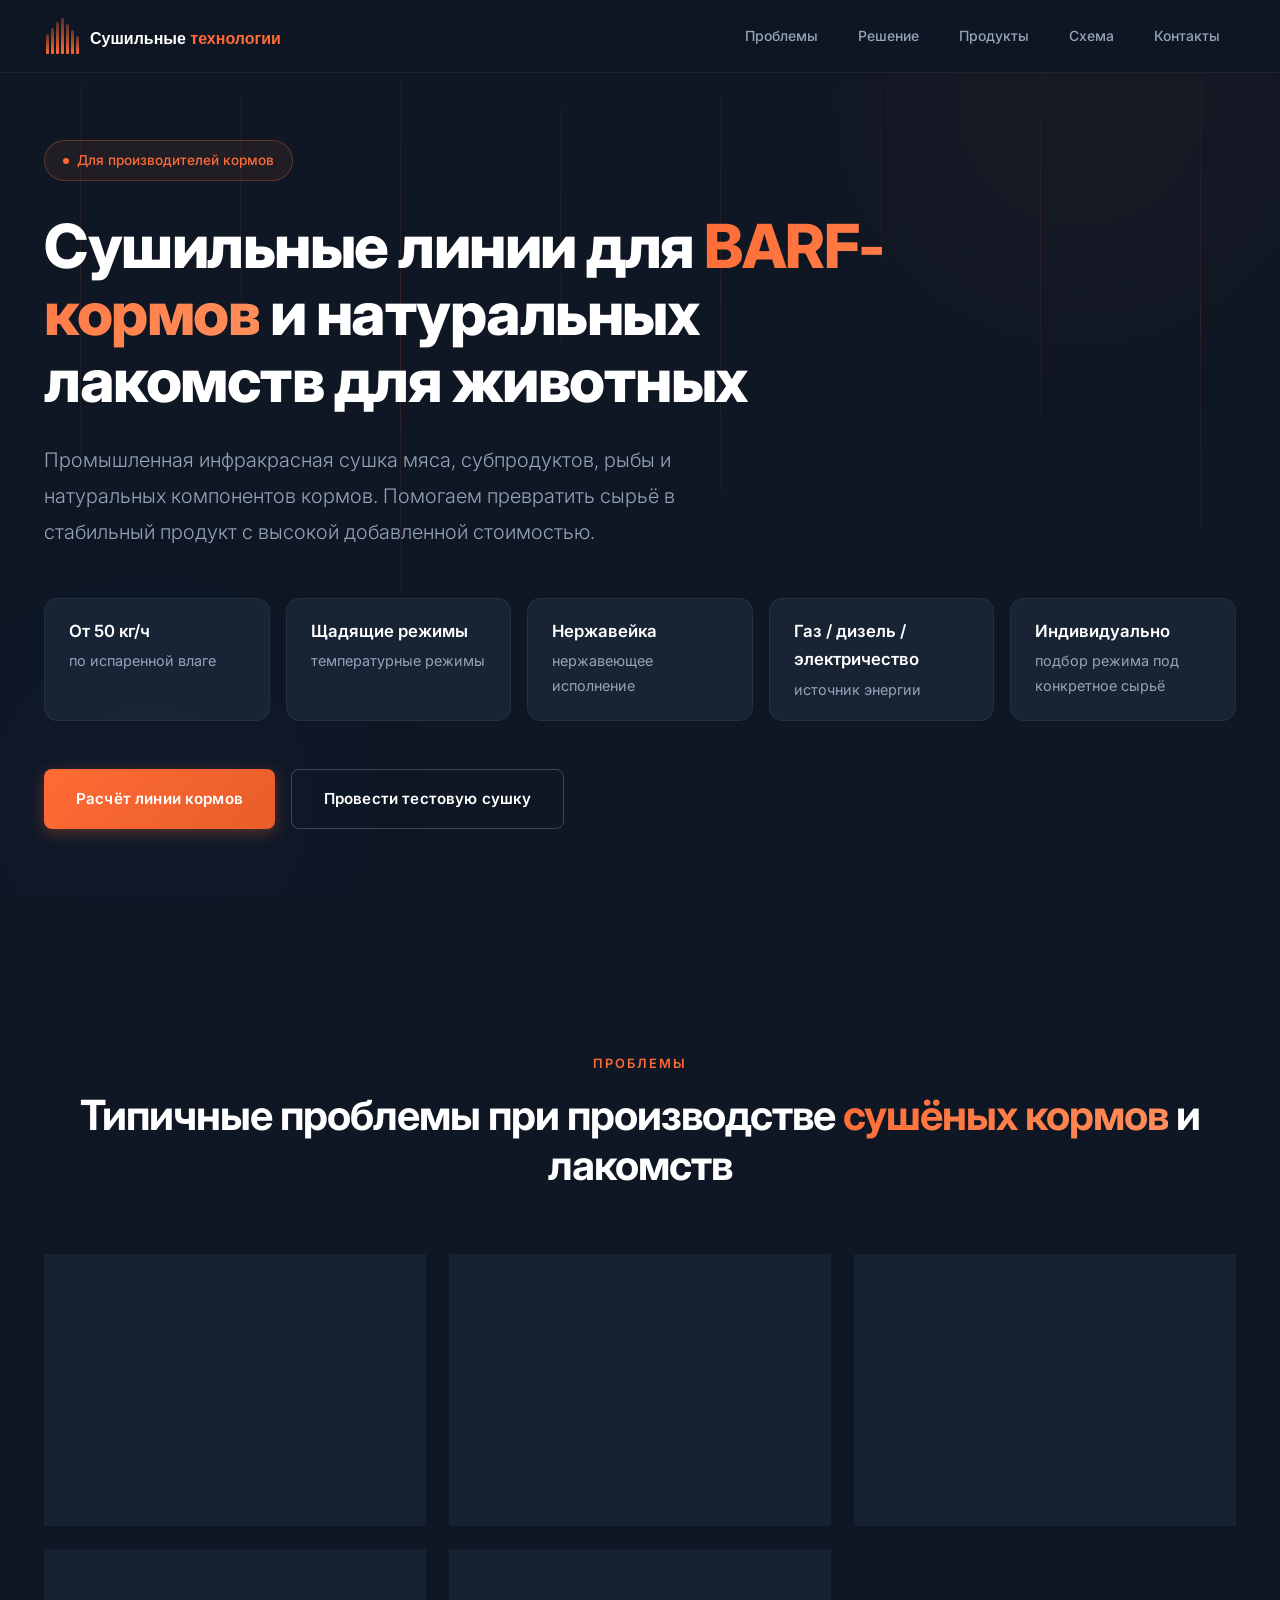
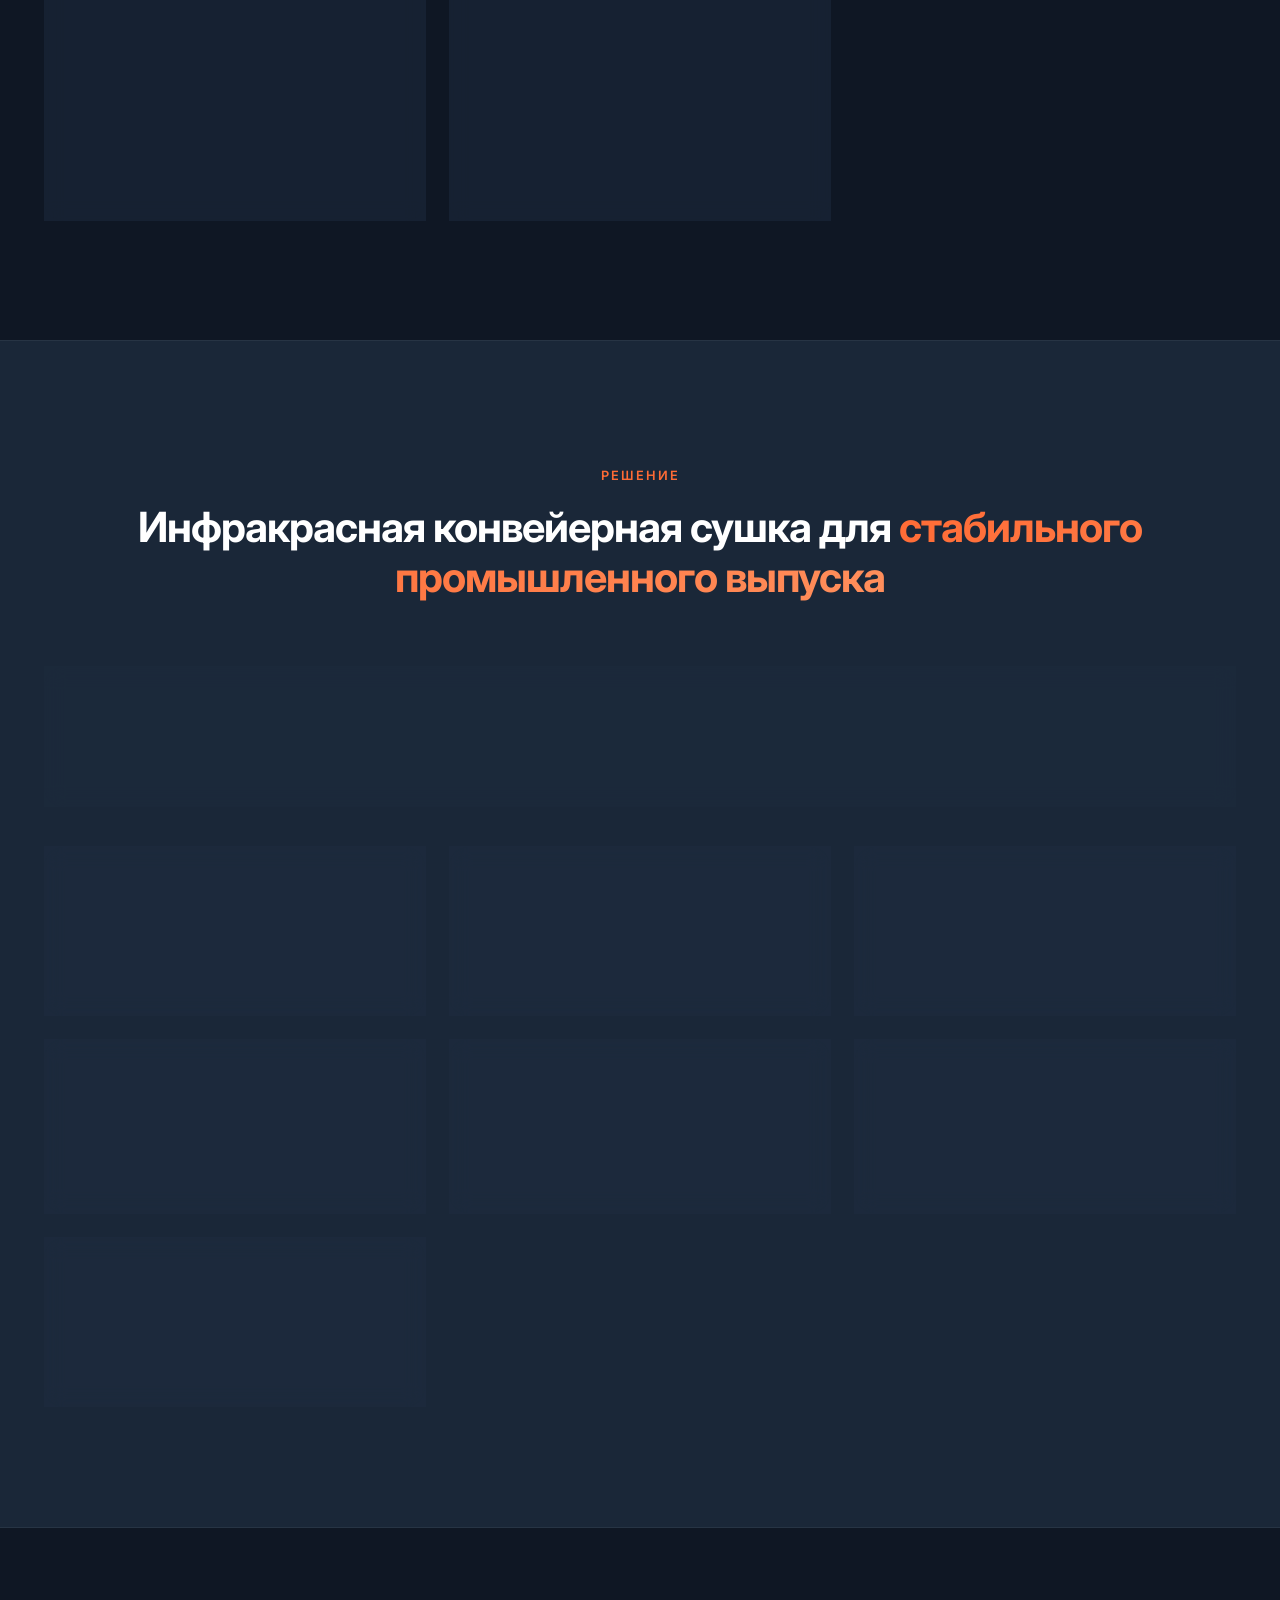
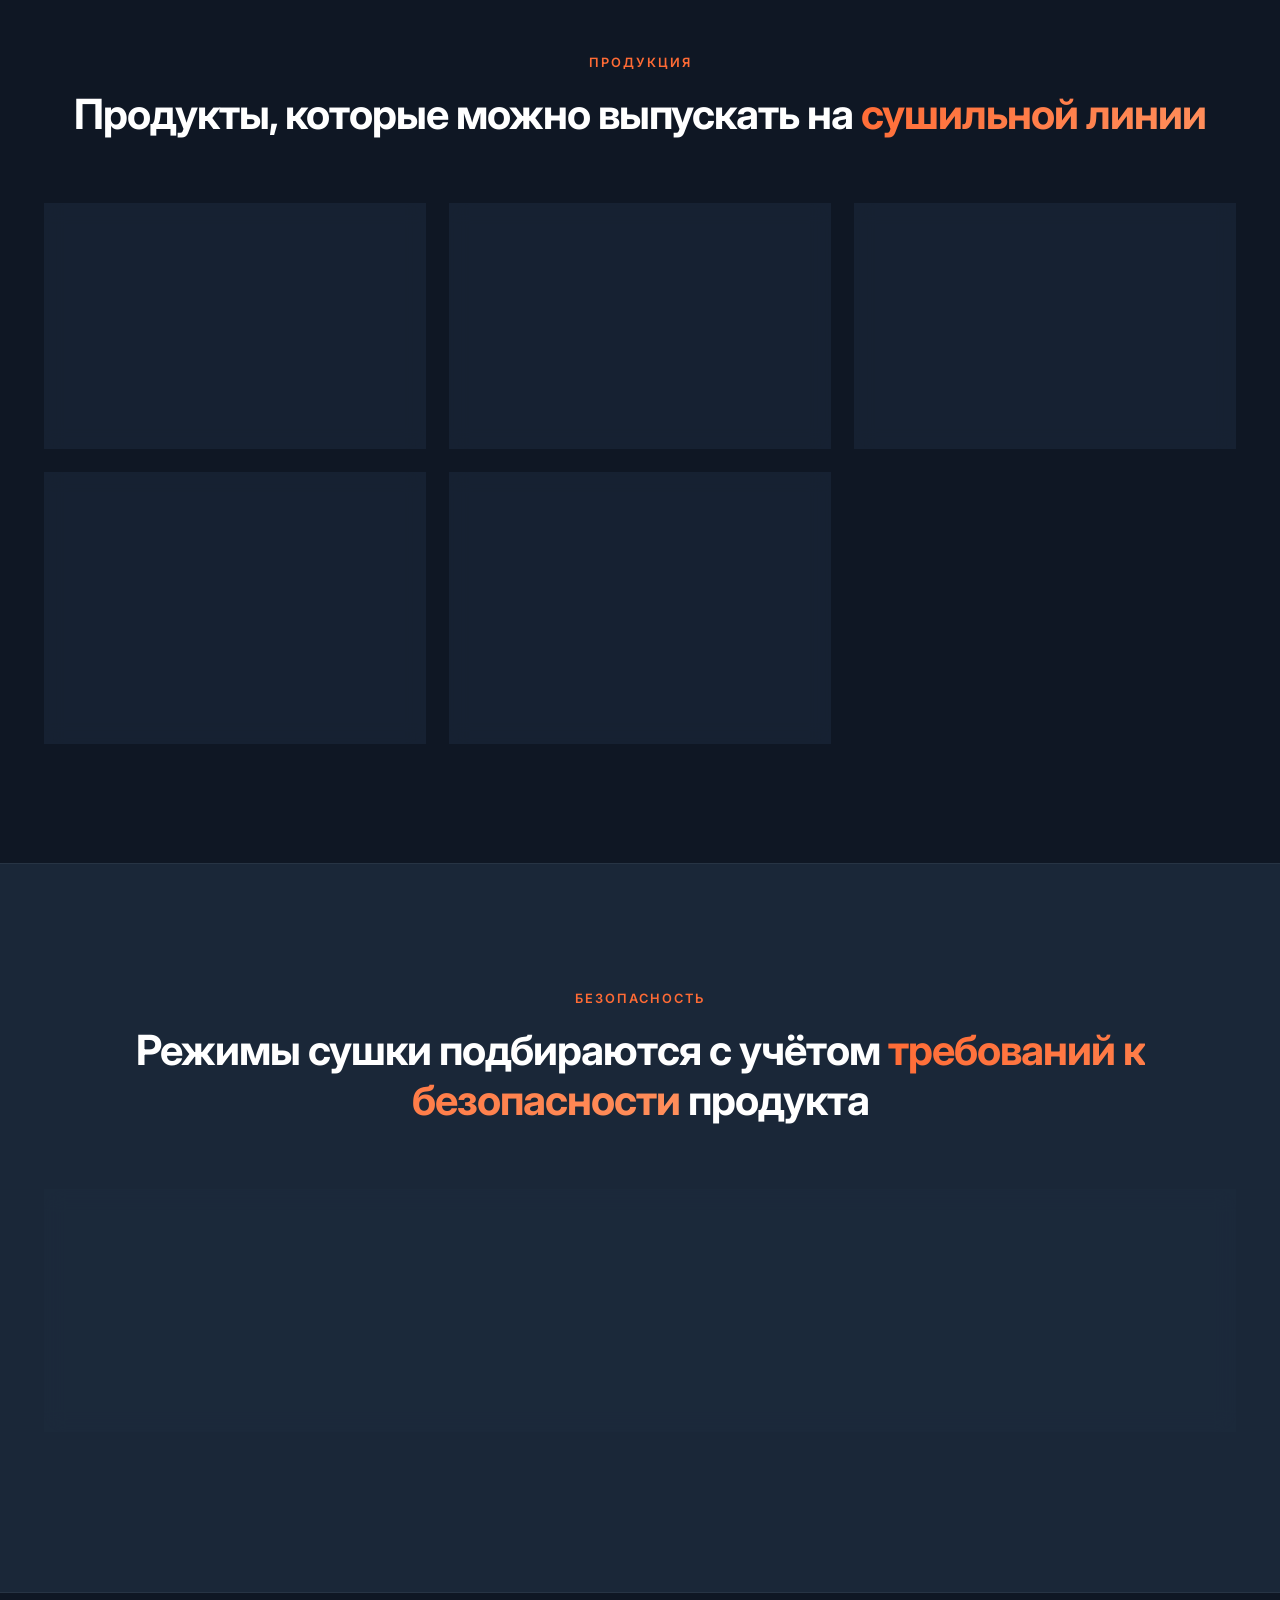
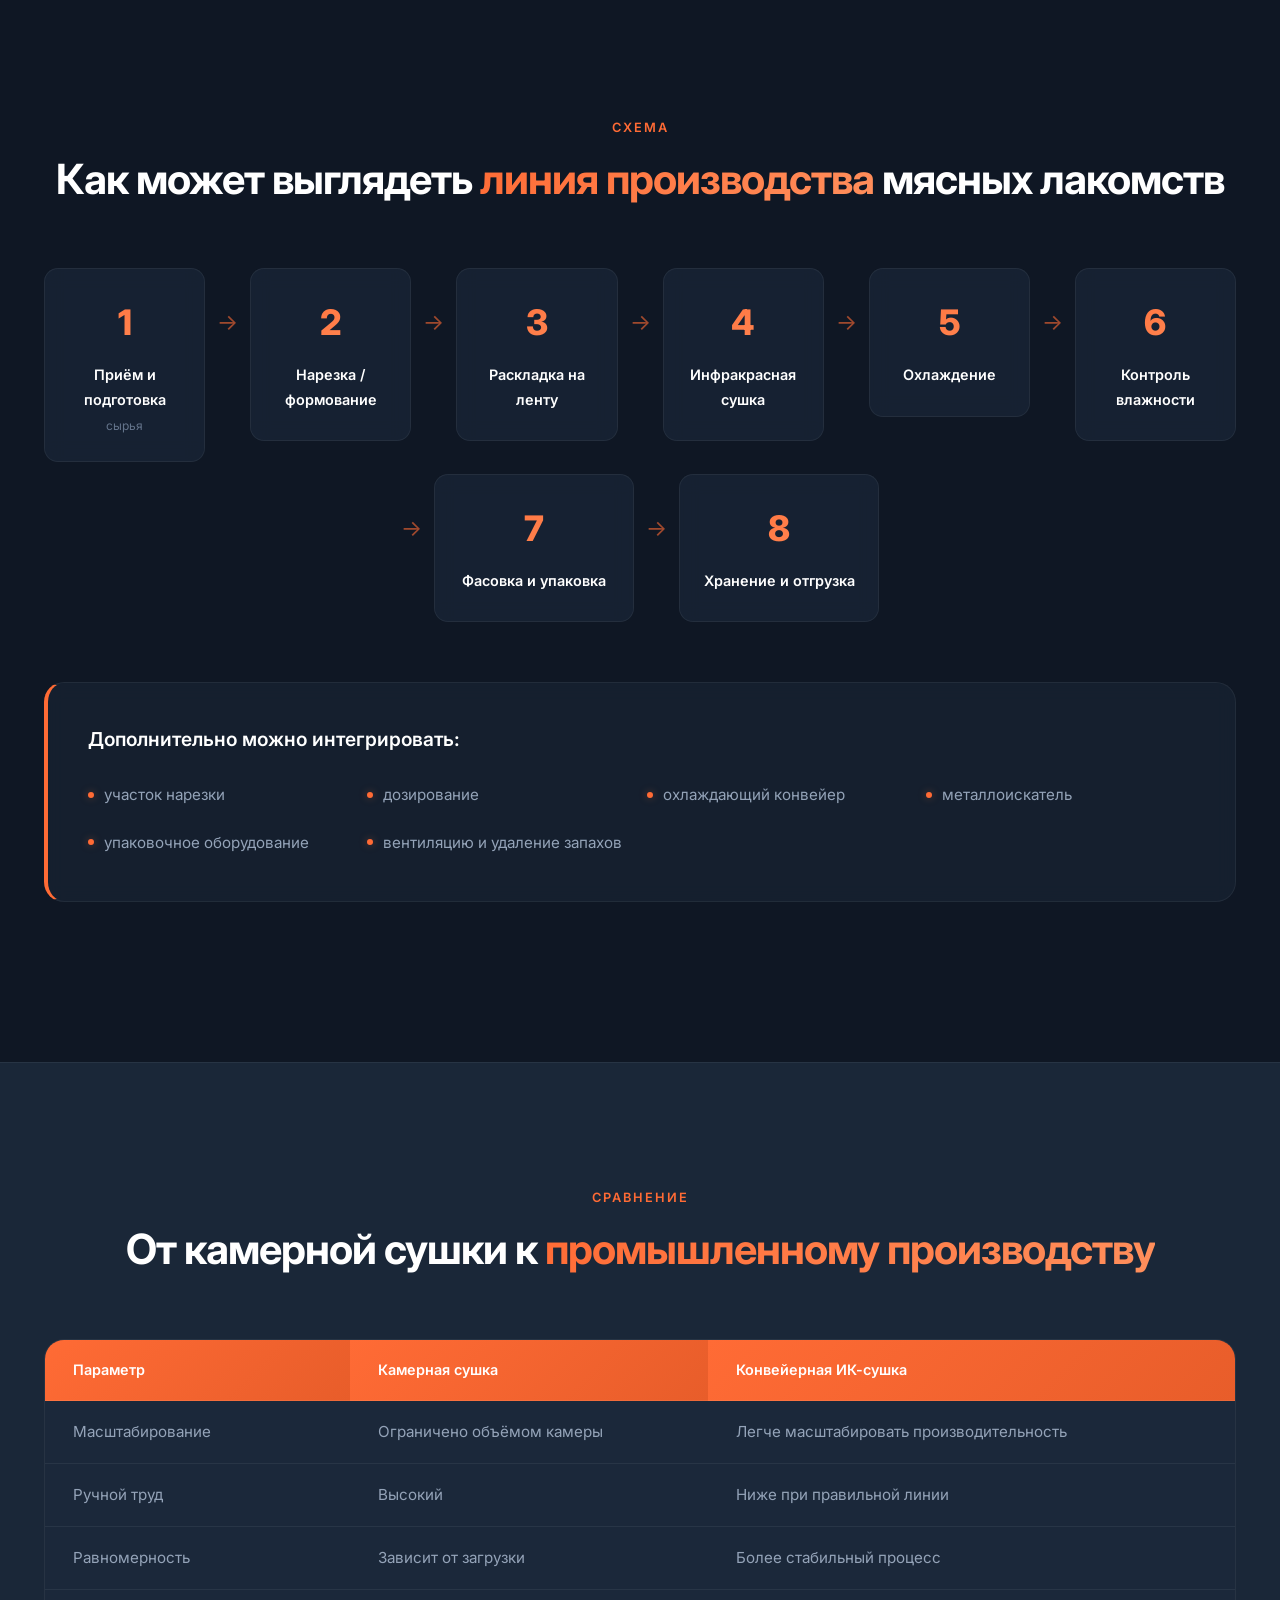
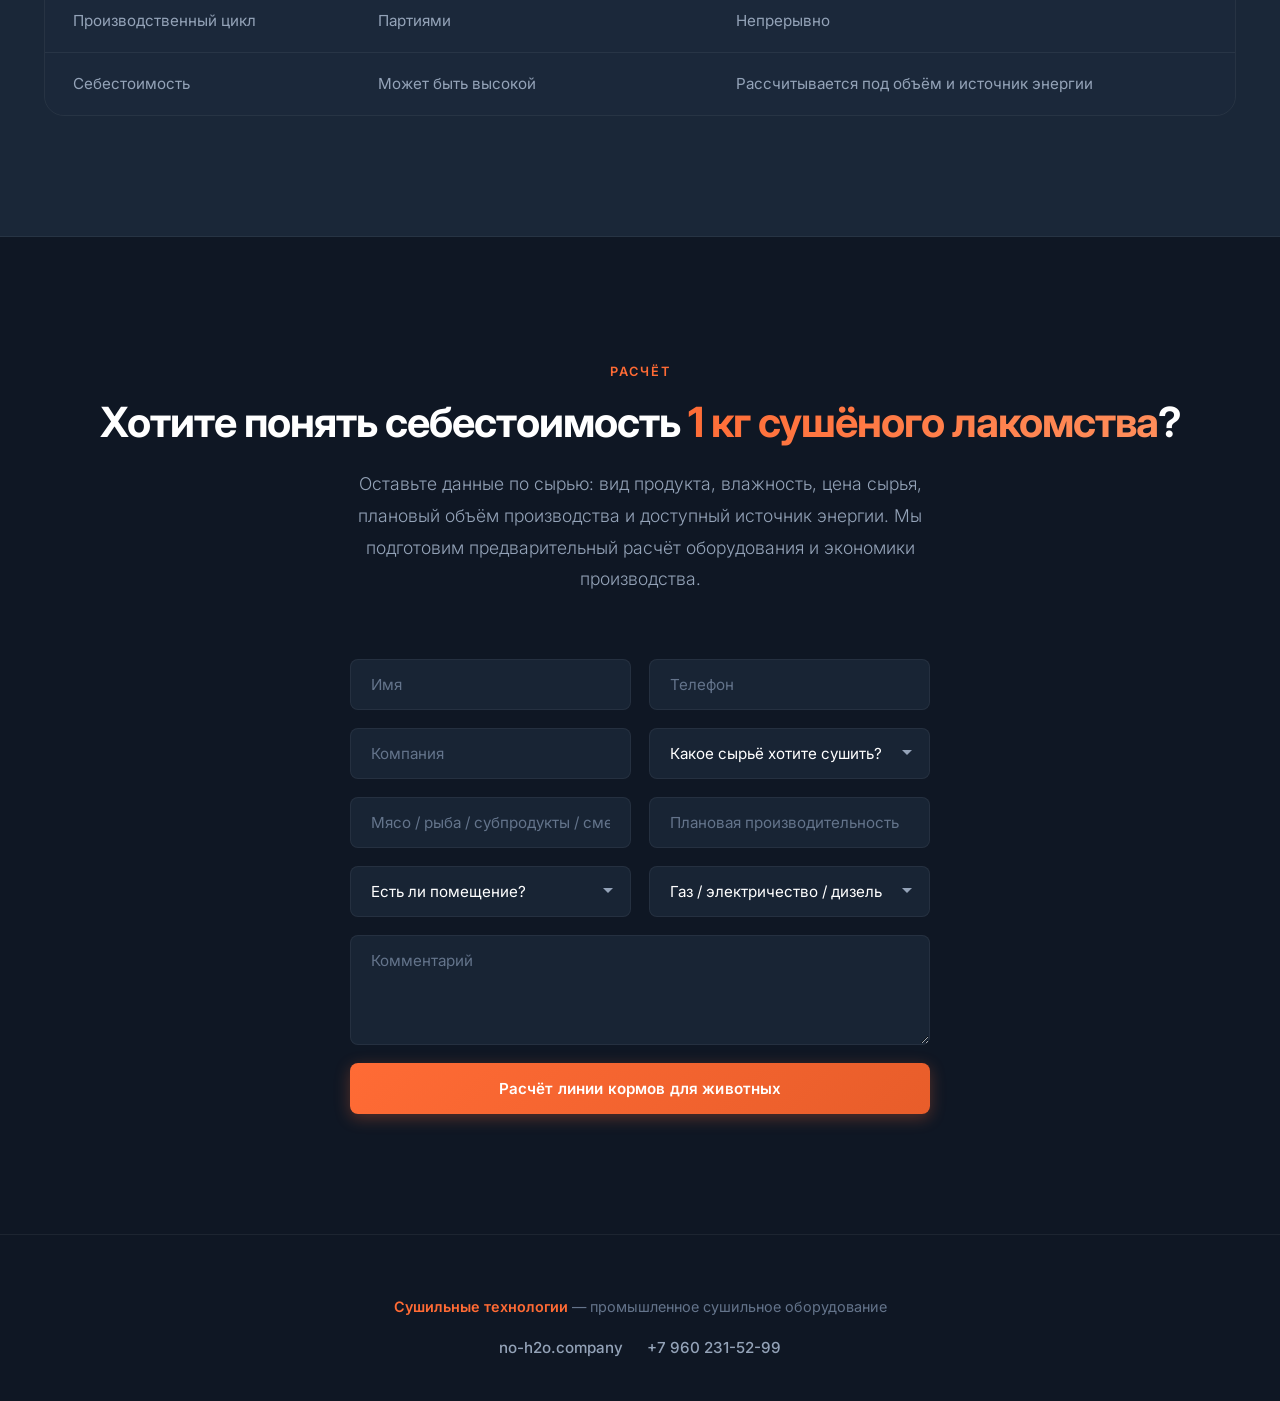
==== commit 2ef8dcbb: "Add footer contacts: website and phone" ====
--- a/barf.html
+++ b/barf.html
@@ -101,7 +101,7 @@
       </form>
     </div></section>
   </main>
-  <footer class="footer"><div class="container"><p class="footer__text"><span class="footer__accent">Сушильные технологии</span> — промышленное сушильное оборудование</p></div></footer>
+  <footer class="footer"><div class="container"><p class="footer__text"><span class="footer__accent">Сушильные технологии</span> — промышленное сушильное оборудование</p><div class="footer__contacts"><a class="footer__link" href="http://no-h2o.company/">no-h2o.company</a><a class="footer__link" href="tel:+79602315299">+7 960 231-52-99</a></div></div></footer>
   <script src="js/main.js"></script>
 </body>
 </html>
--- a/css/style.css
+++ b/css/style.css
@@ -985,6 +985,26 @@
   font-weight: 600;
 }
 
+.footer__contacts {
+  margin-top: 16px;
+  display: flex;
+  justify-content: center;
+  flex-wrap: wrap;
+  gap: 24px;
+}
+
+.footer__link {
+  color: var(--text-secondary);
+  text-decoration: none;
+  font-size: 0.95rem;
+  font-weight: 500;
+  transition: var(--transition);
+}
+
+.footer__link:hover {
+  color: var(--accent);
+}
+
 /* ========== ANIMATIONS ========== */
 @keyframes fadeInUp {
   from {
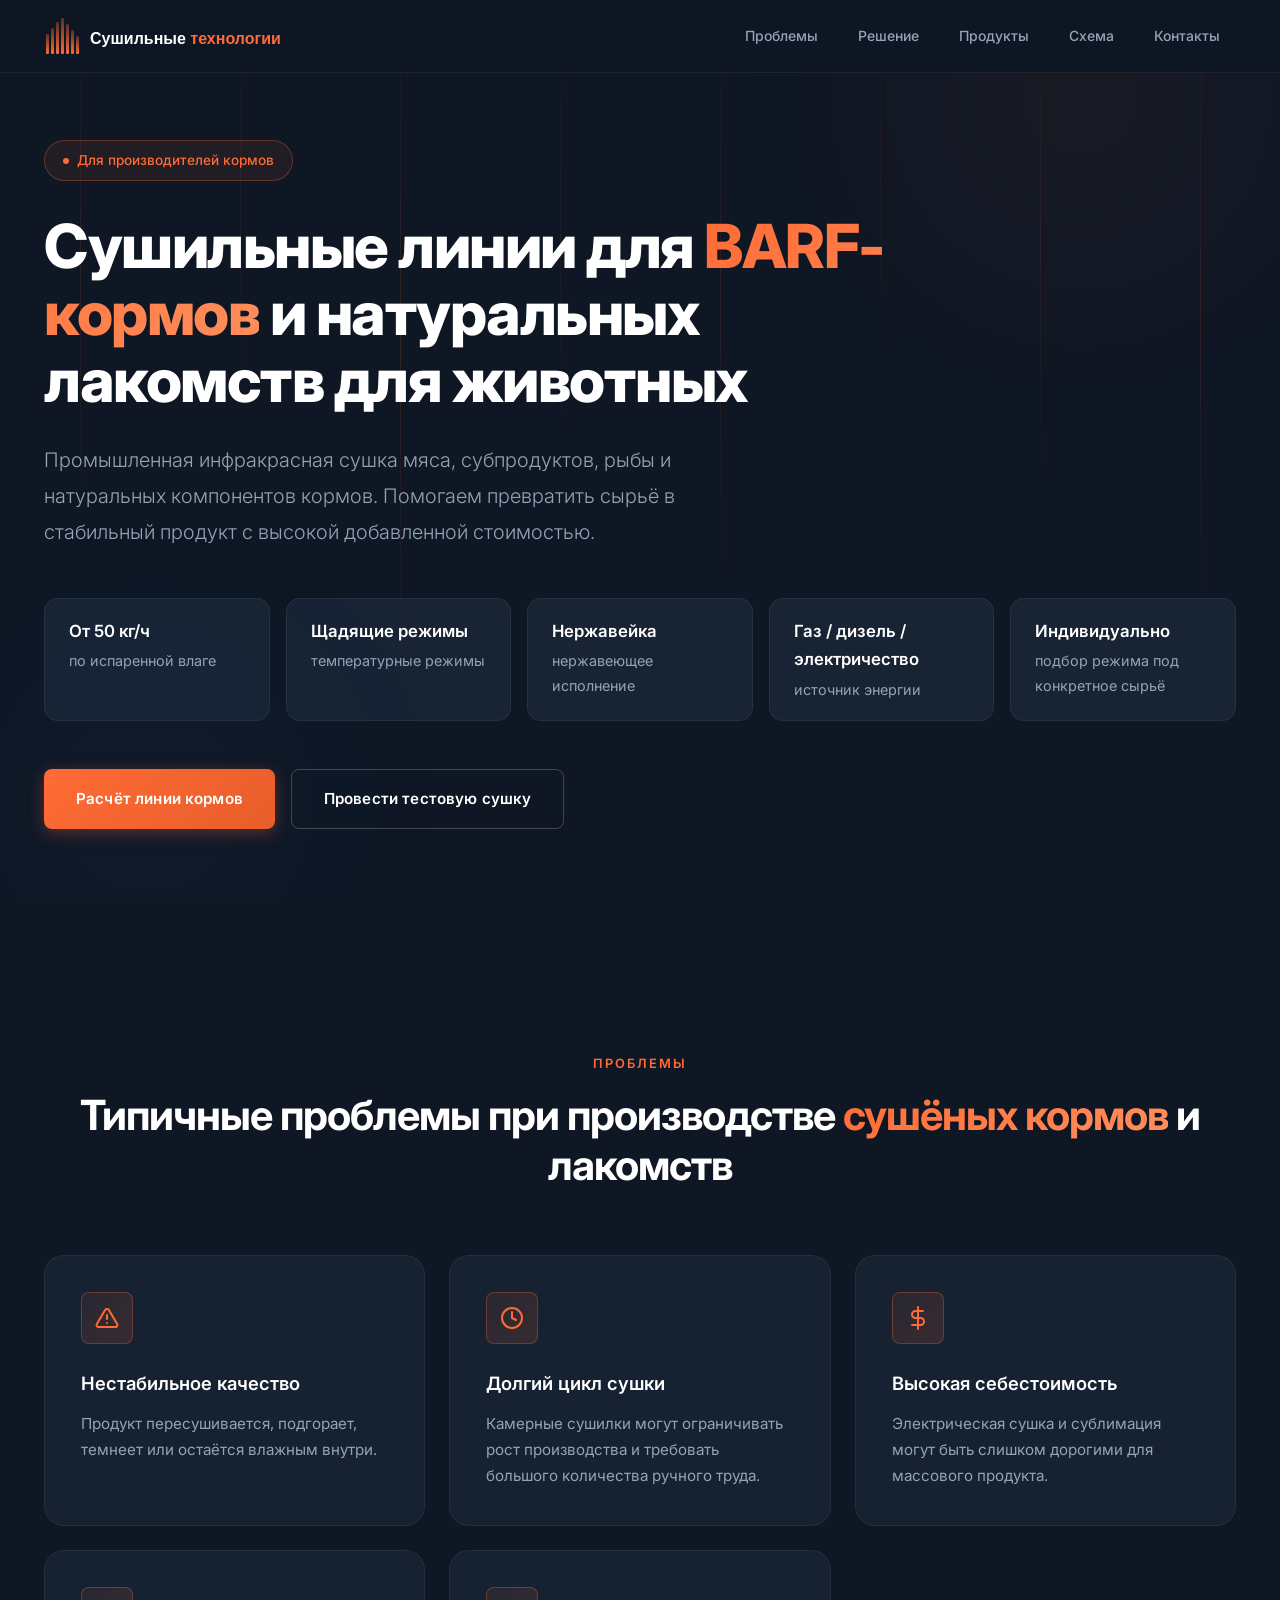
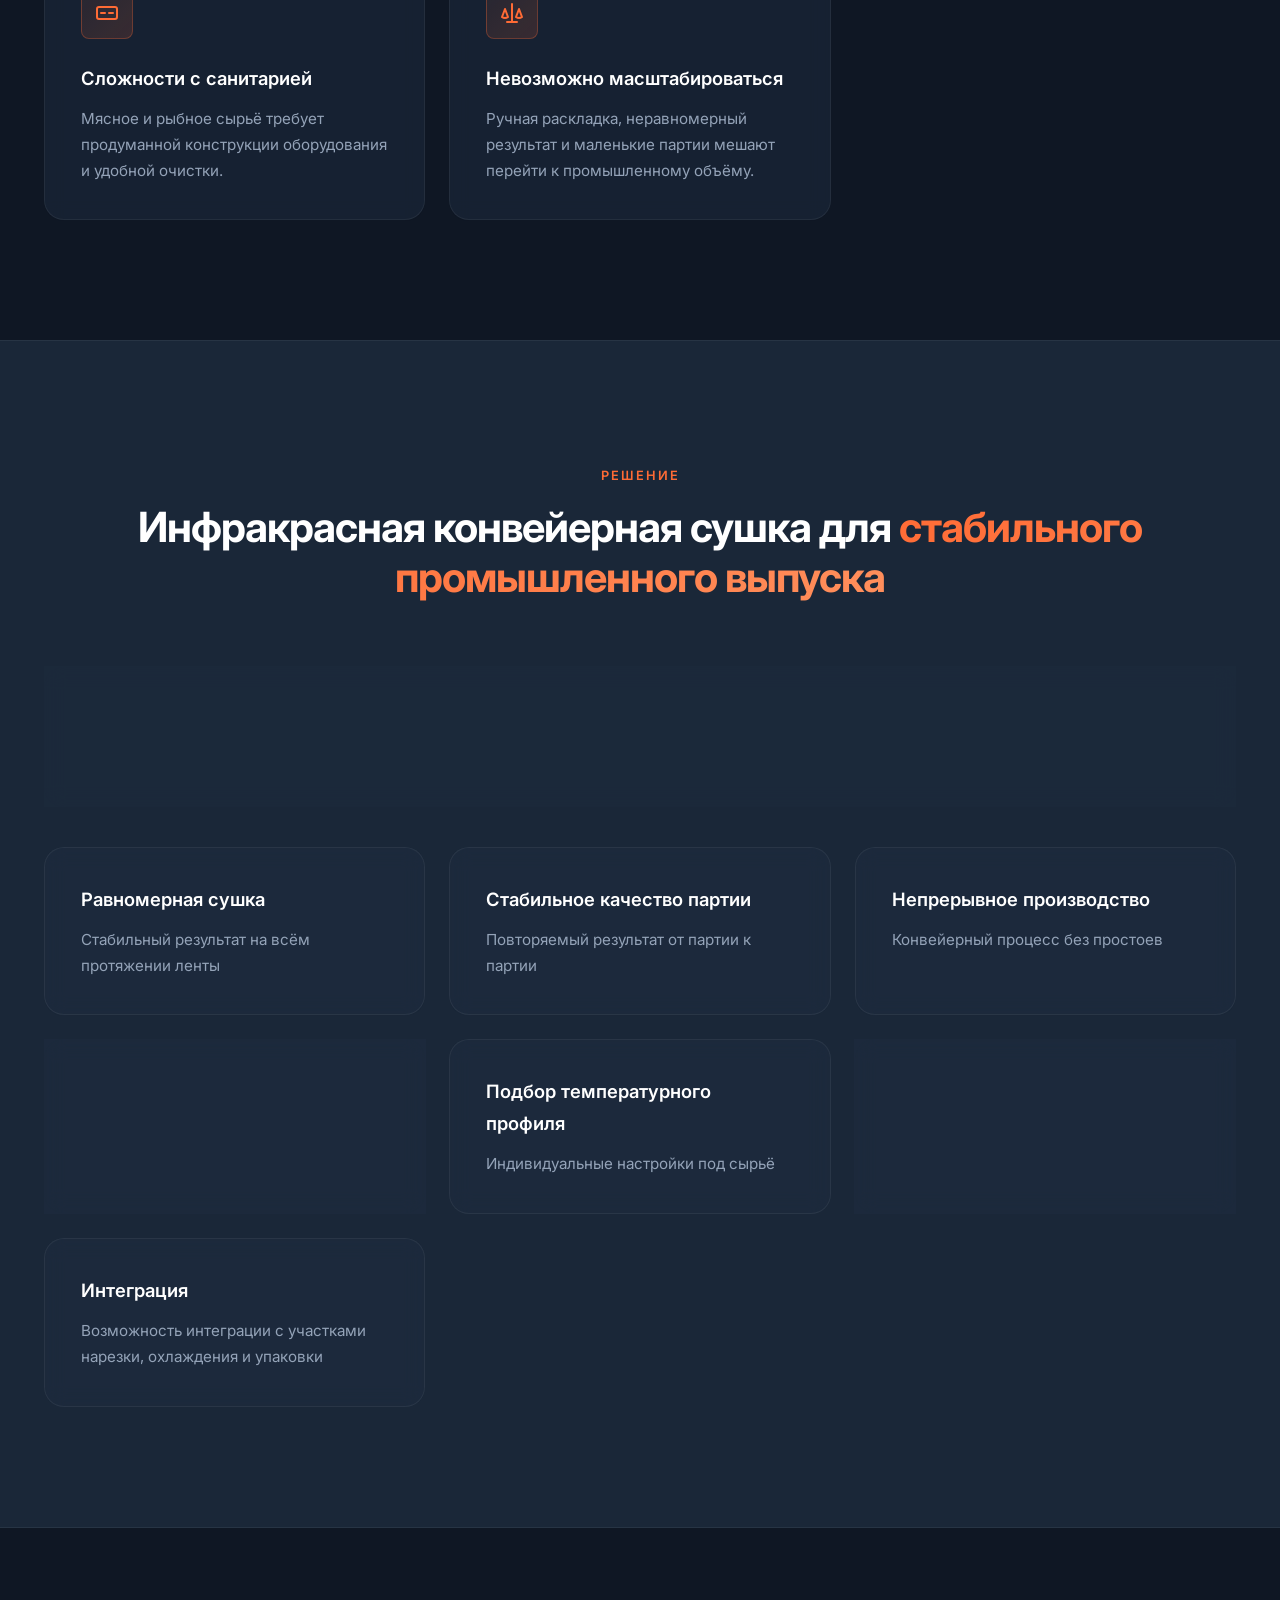
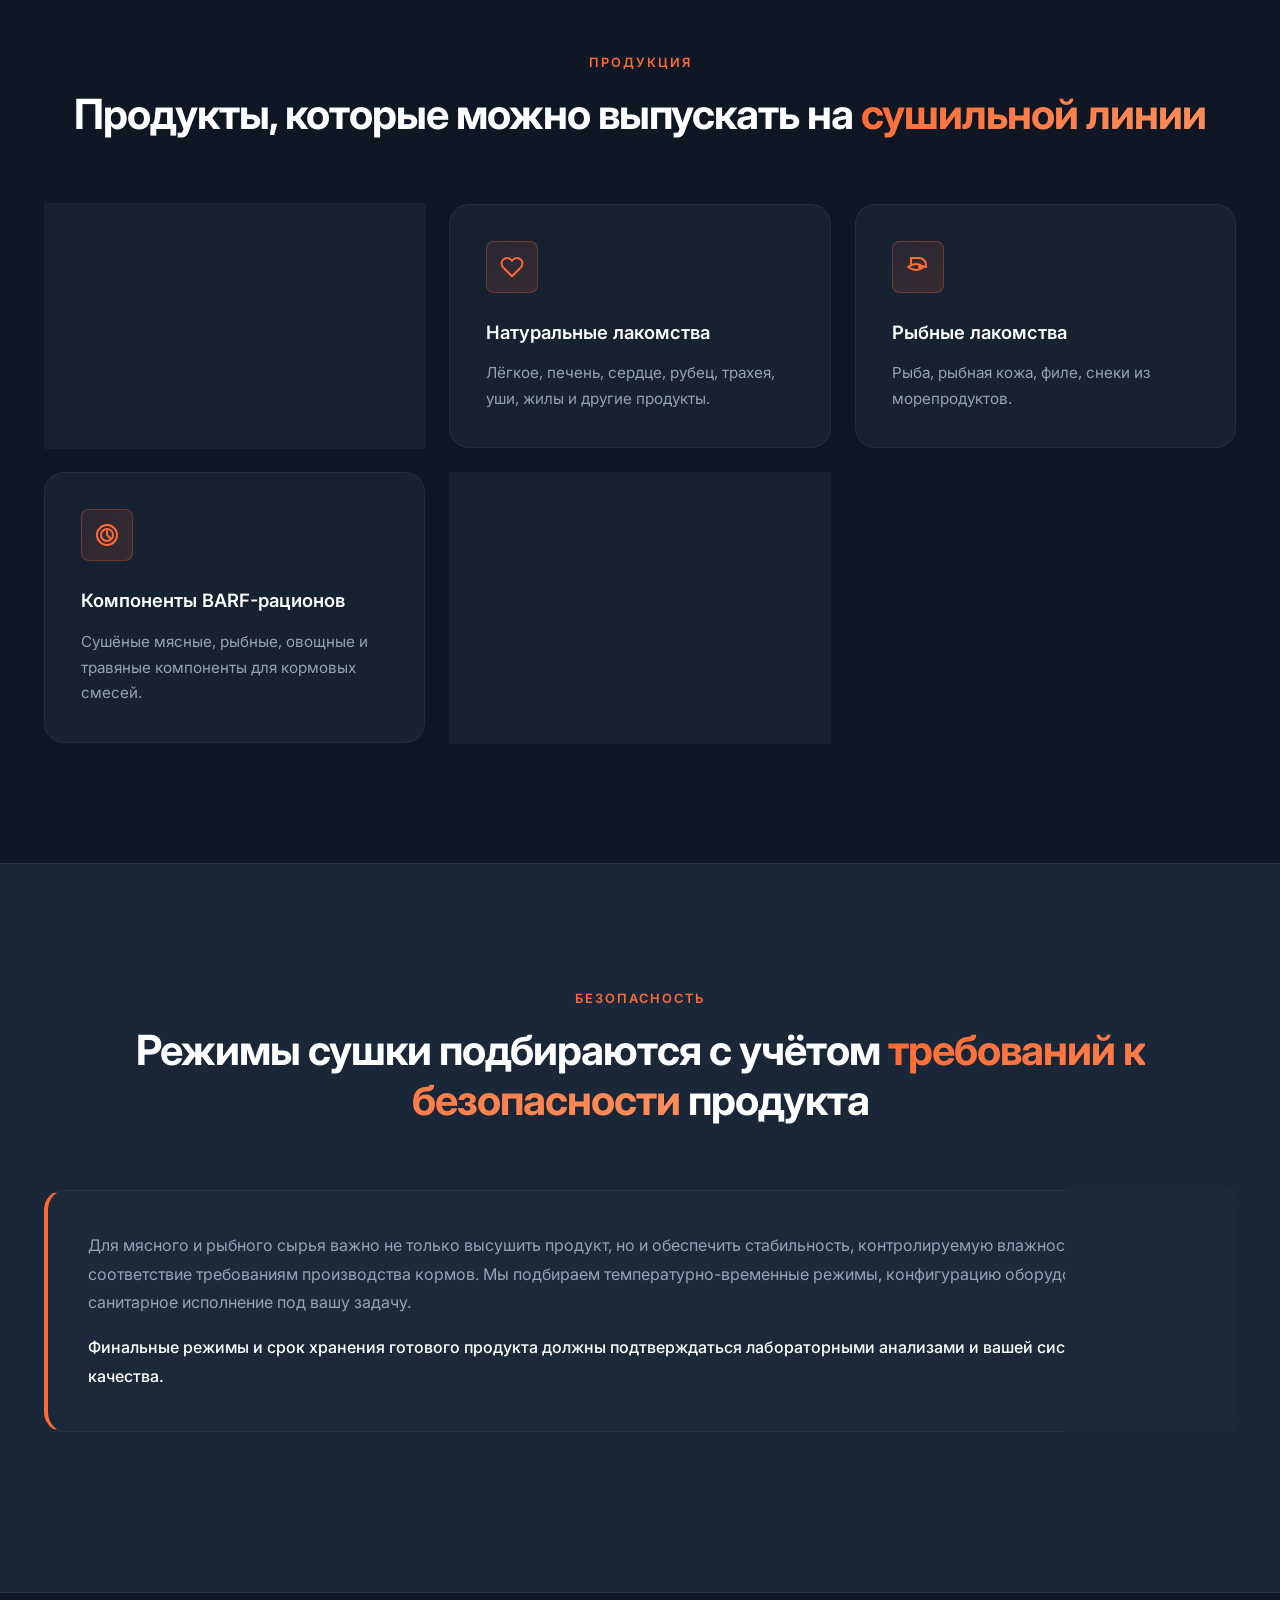
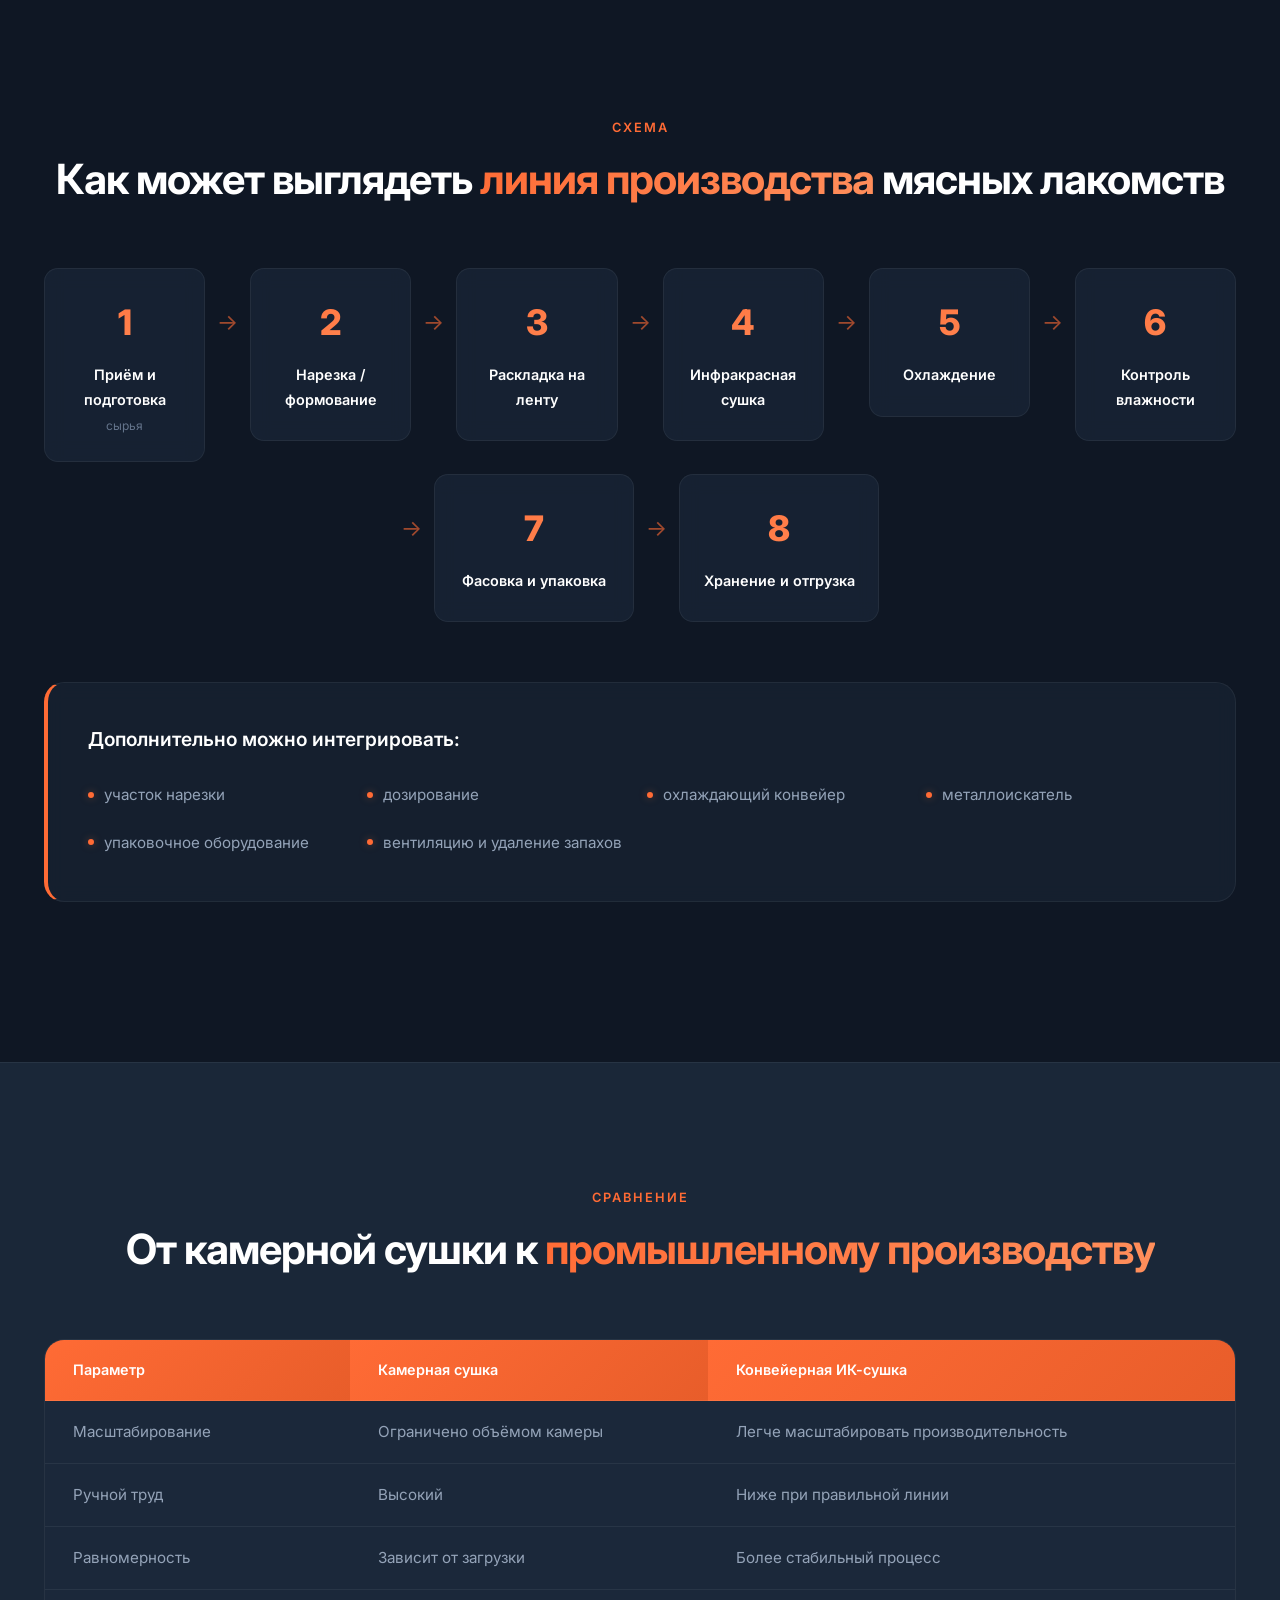
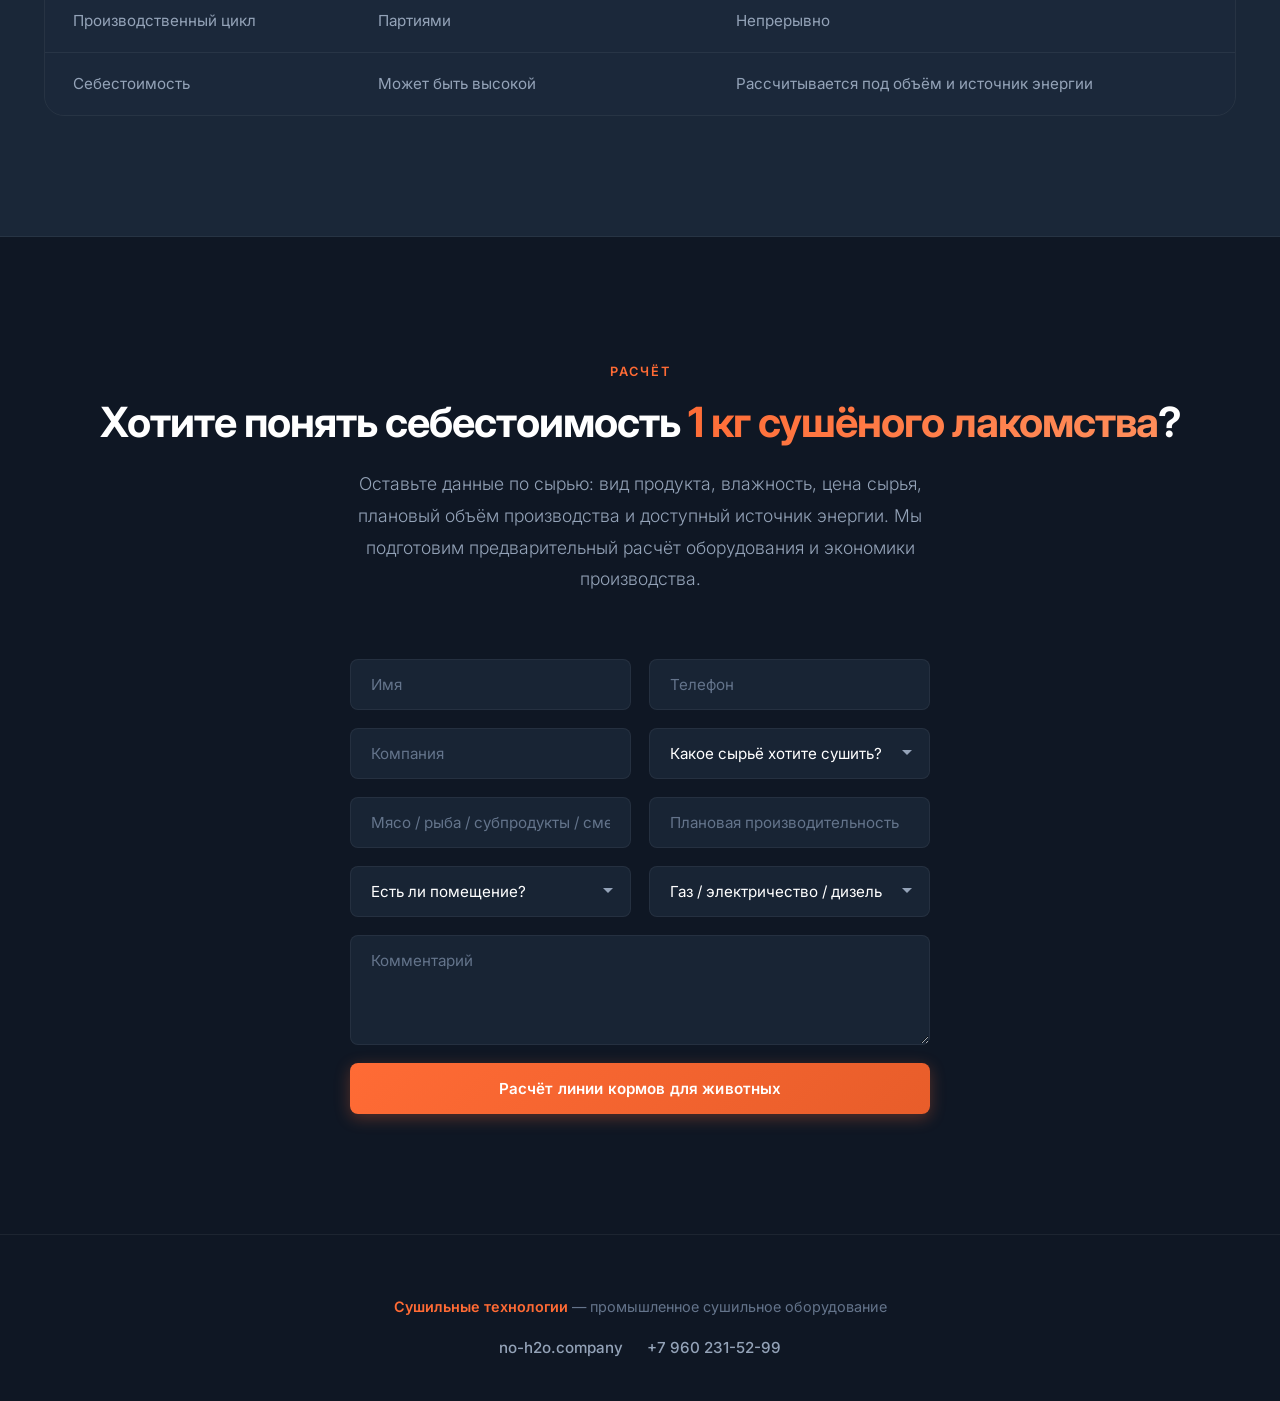
==== commit ff4f6023: "Bump cache version to v3" ====
--- a/barf.html
+++ b/barf.html
@@ -1,4 +1,4 @@
-﻿<!DOCTYPE html>
+<!DOCTYPE html>
 <html lang="ru">
 <head>
   <meta charset="UTF-8">
@@ -92,16 +92,16 @@
     <section class="section cta-section" id="cta"><div class="container">
       <div class="section__header"><span class="section__badge">Расчёт</span><h2 class="cta-section__title">Хотите понять себестоимость <span>1 кг сушёного лакомства</span>?</h2><p class="cta-section__text">Оставьте данные по сырью: вид продукта, влажность, цена сырья, плановый объём производства и доступный источник энергии. Мы подготовим предварительный расчёт оборудования и экономики производства.</p></div>
       <form class="form" onsubmit="handleSubmit(event, 'barf')">
-        <div class="form__row"><input type="text" class="form__input" placeholder="Имя" required><input type="tel" class="form__input" placeholder="Телефон" required></div>
-        <div class="form__row"><input type="text" class="form__input" placeholder="Компания"><select class="form__select"><option value="">Какое сырьё хотите сушить?</option><option value="meat">Мясо</option><option value="fish">Рыба</option><option value="offal">Субпродукты</option><option value="mix">Смесь</option></select></div>
-        <div class="form__row"><input type="text" class="form__input" placeholder="Мясо / рыба / субпродукты / смесь"><input type="text" class="form__input" placeholder="Плановая производительность"></div>
-        <div class="form__row"><select class="form__select"><option value="">Есть ли помещение?</option><option value="yes">Да</option><option value="no">Нет</option></select><select class="form__select"><option value="">Газ / электричество / дизель</option><option value="gas">Газ</option><option value="electric">Электричество</option><option value="diesel">Дизель</option></select></div>
-        <textarea class="form__textarea" placeholder="Комментарий"></textarea>
+        <div class="form__row"><input type="text" class="form__input" placeholder="Имя" name="Имя" required><input type="tel" class="form__input" placeholder="Телефон" name="Телефон" required></div>
+        <div class="form__row"><input type="text" class="form__input" placeholder="Компания" name="Компания"><select class="form__select" name="Сырьё"><option value="">Какое сырьё хотите сушить?</option><option value="meat">Мясо</option><option value="fish">Рыба</option><option value="offal">Субпродукты</option><option value="mix">Смесь</option></select></div>
+        <div class="form__row"><input type="text" class="form__input" placeholder="Мясо / рыба / субпродукты / смесь" name="Сырьё (детали)"><input type="text" class="form__input" placeholder="Плановая производительность" name="Плановая производительность"></div>
+        <div class="form__row"><select class="form__select" name="Есть ли помещение?"><option value="">Есть ли помещение?</option><option value="yes">Да</option><option value="no">Нет</option></select><select class="form__select" name="Источник энергии"><option value="">Газ / электричество / дизель</option><option value="gas">Газ</option><option value="electric">Электричество</option><option value="diesel">Дизель</option></select></div>
+        <textarea class="form__textarea" placeholder="Комментарий" name="Комментарий"></textarea>
         <button type="submit" class="btn btn-primary btn--full">Расчёт линии кормов для животных</button>
       </form>
     </div></section>
   </main>
   <footer class="footer"><div class="container"><p class="footer__text"><span class="footer__accent">Сушильные технологии</span> — промышленное сушильное оборудование</p><div class="footer__contacts"><a class="footer__link" href="http://no-h2o.company/">no-h2o.company</a><a class="footer__link" href="tel:+79602315299">+7 960 231-52-99</a></div></div></footer>
-  <script src="js/main.js"></script>
+  <script src="js/main.js?v=3"></script>
 </body>
 </html>
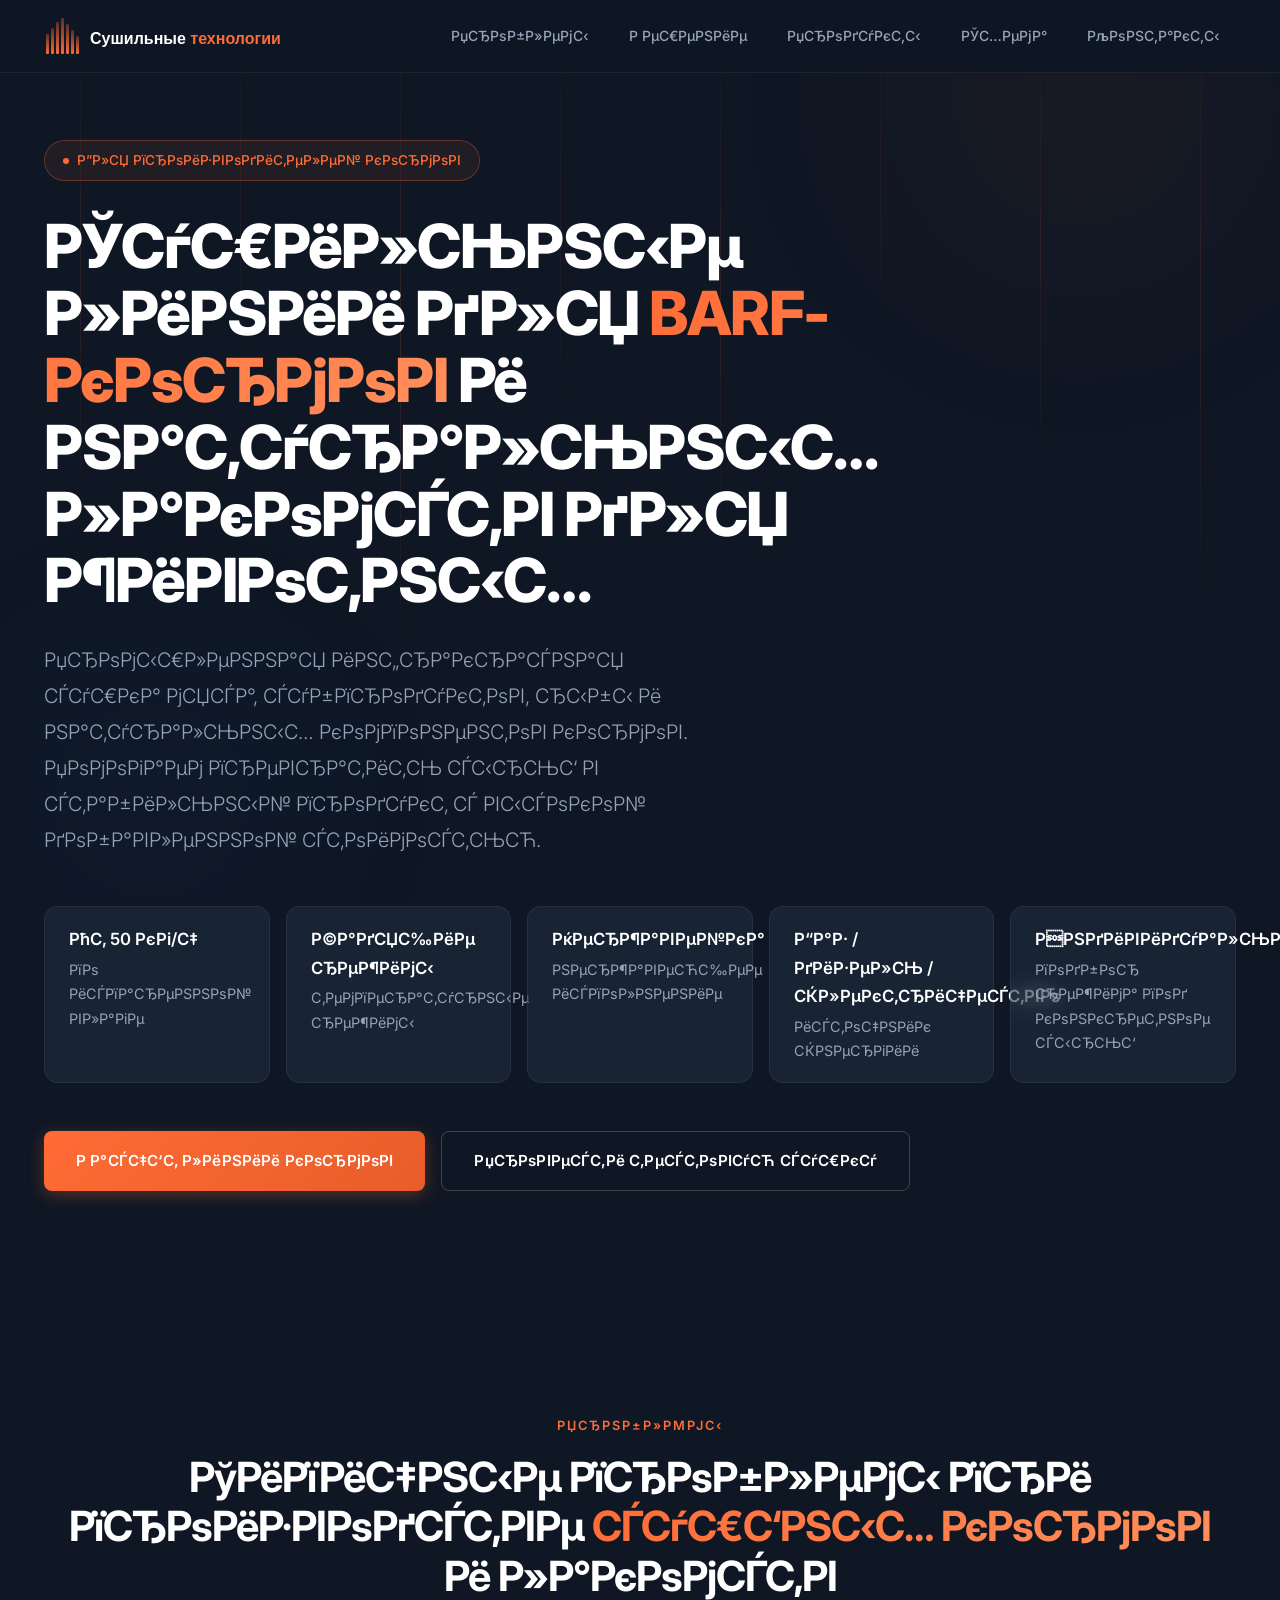
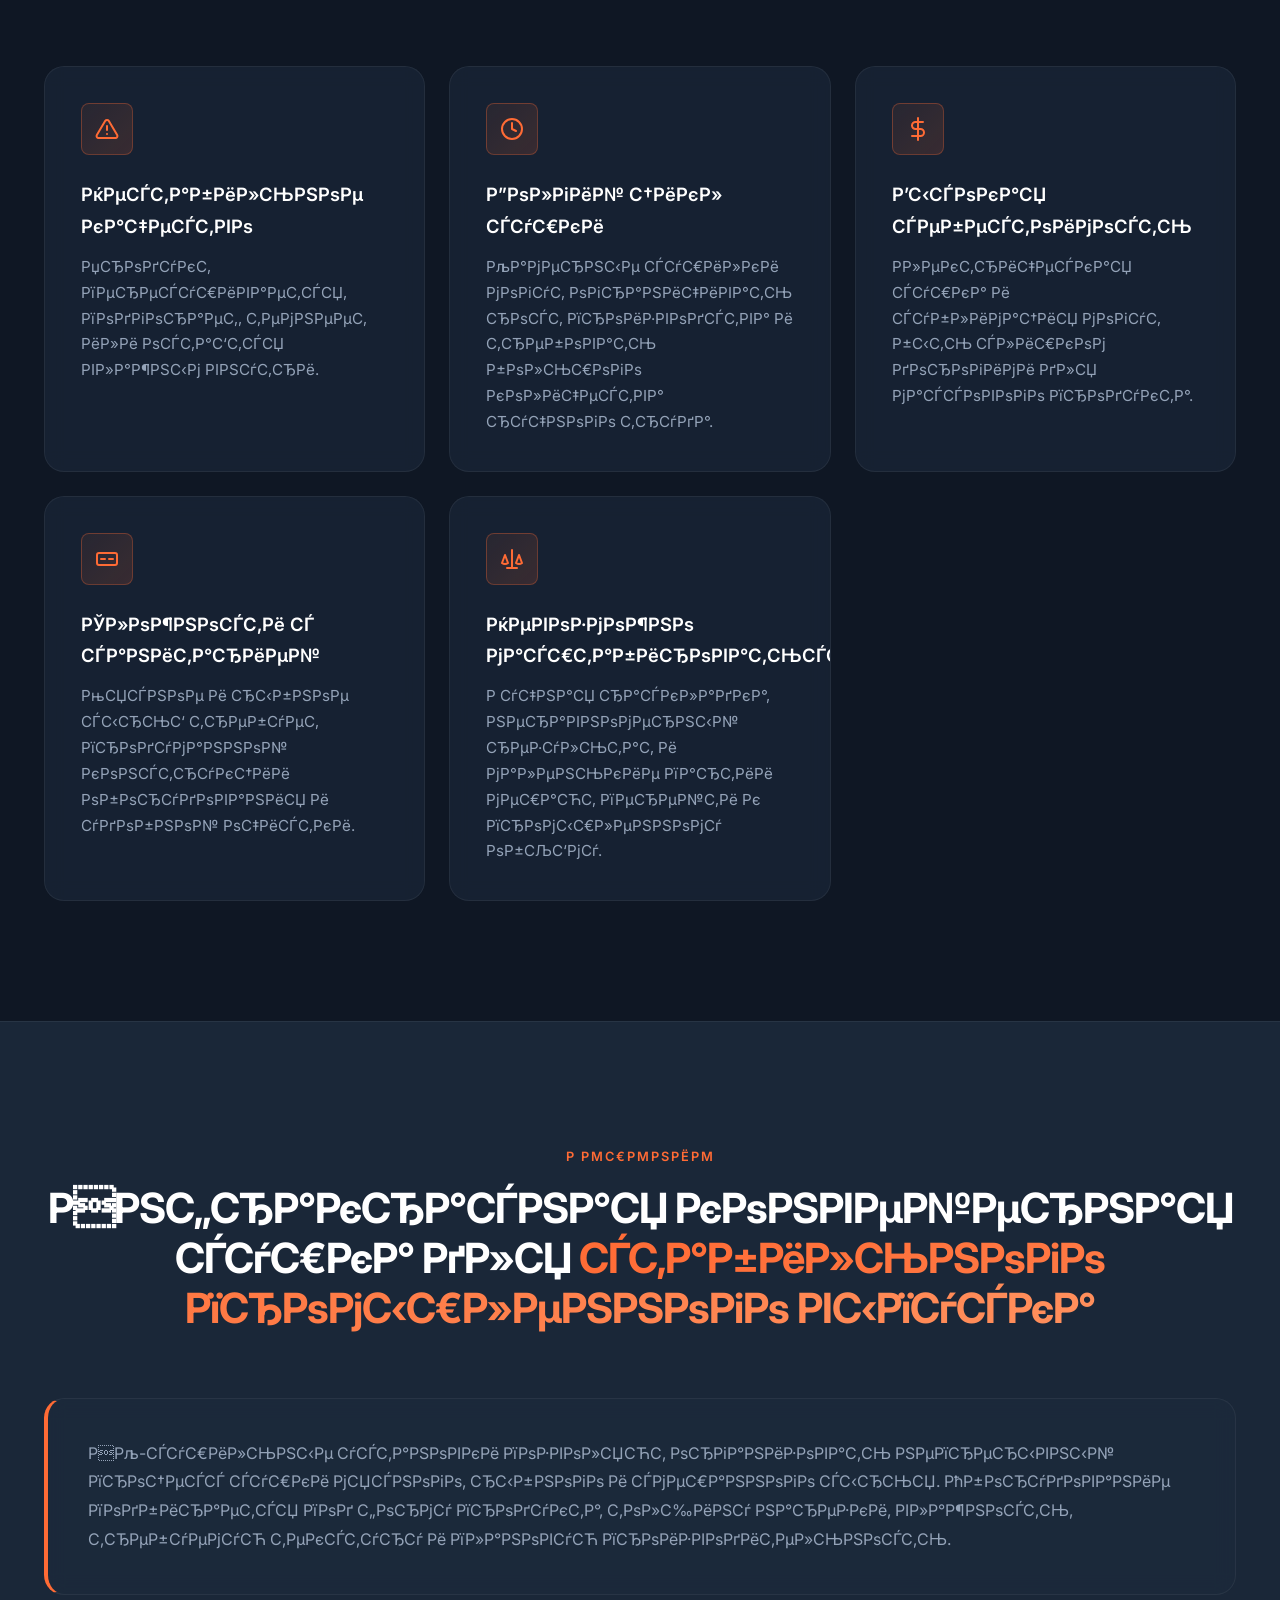
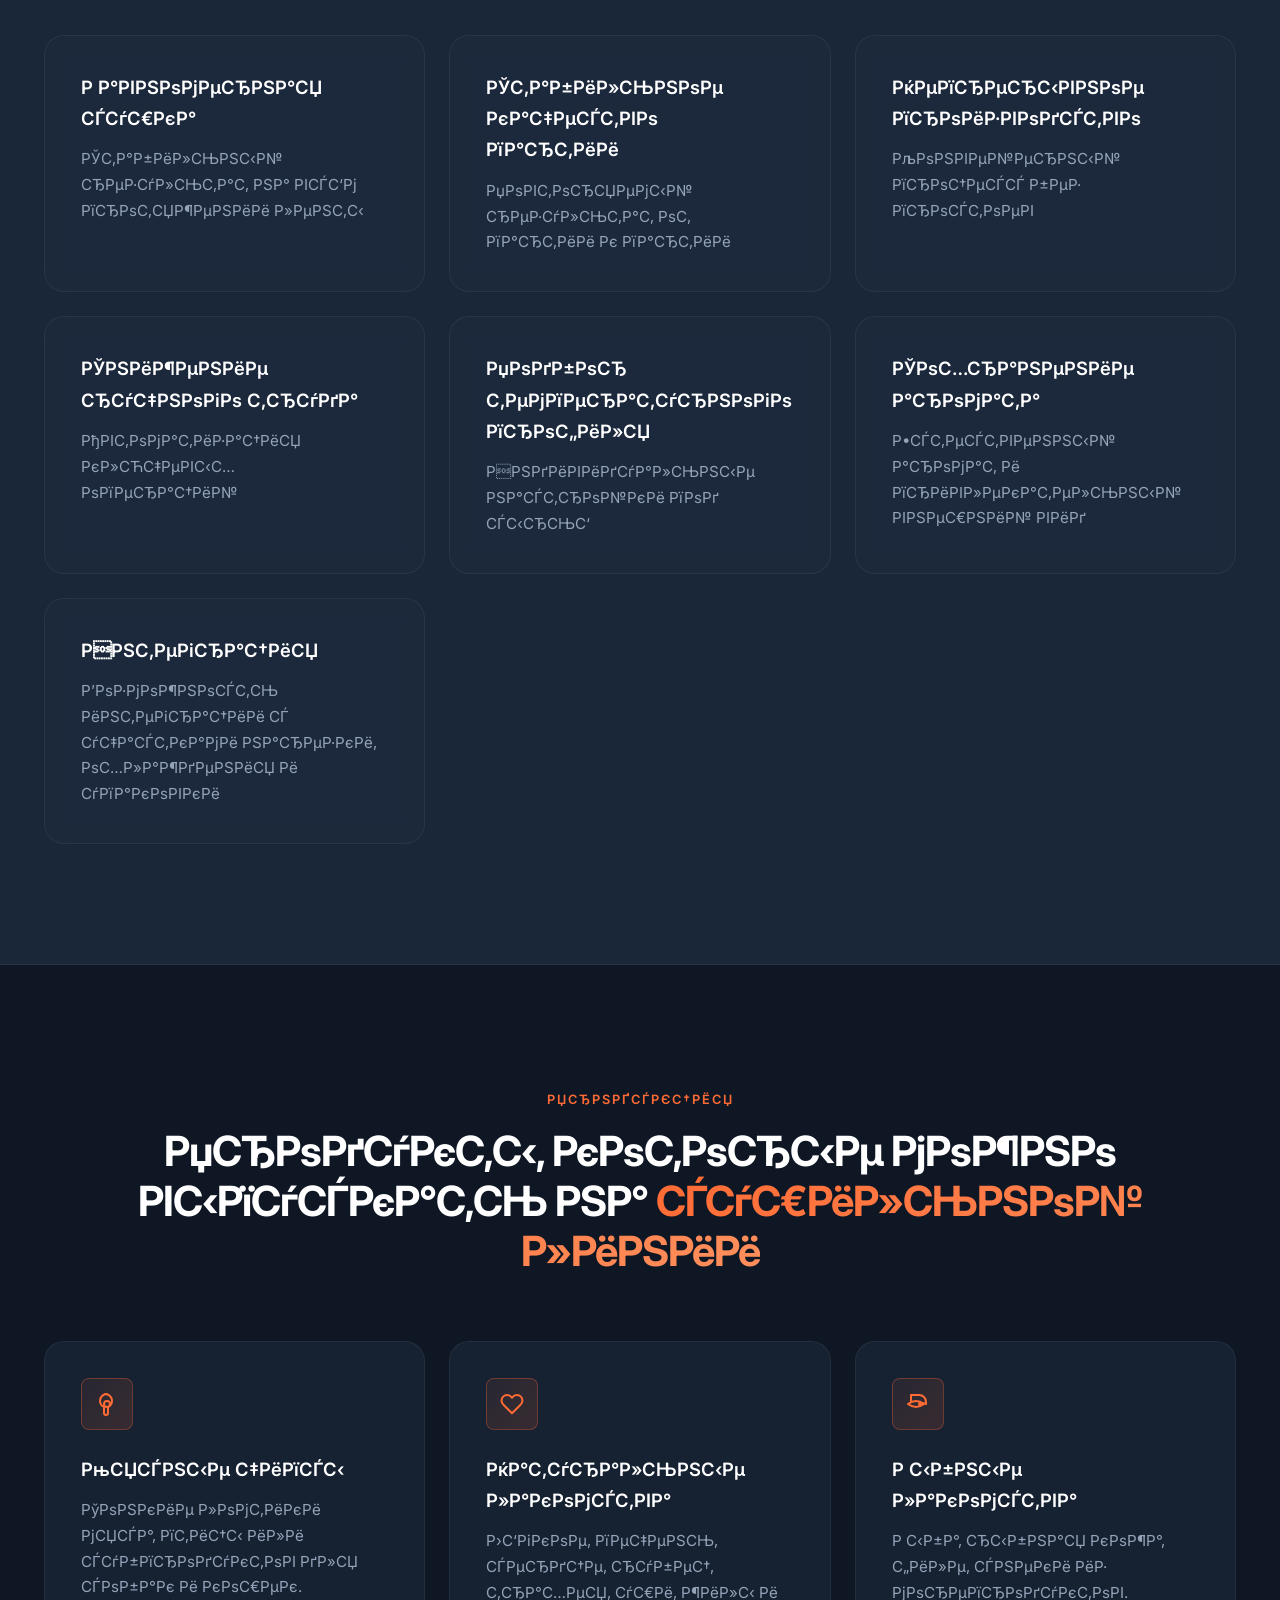
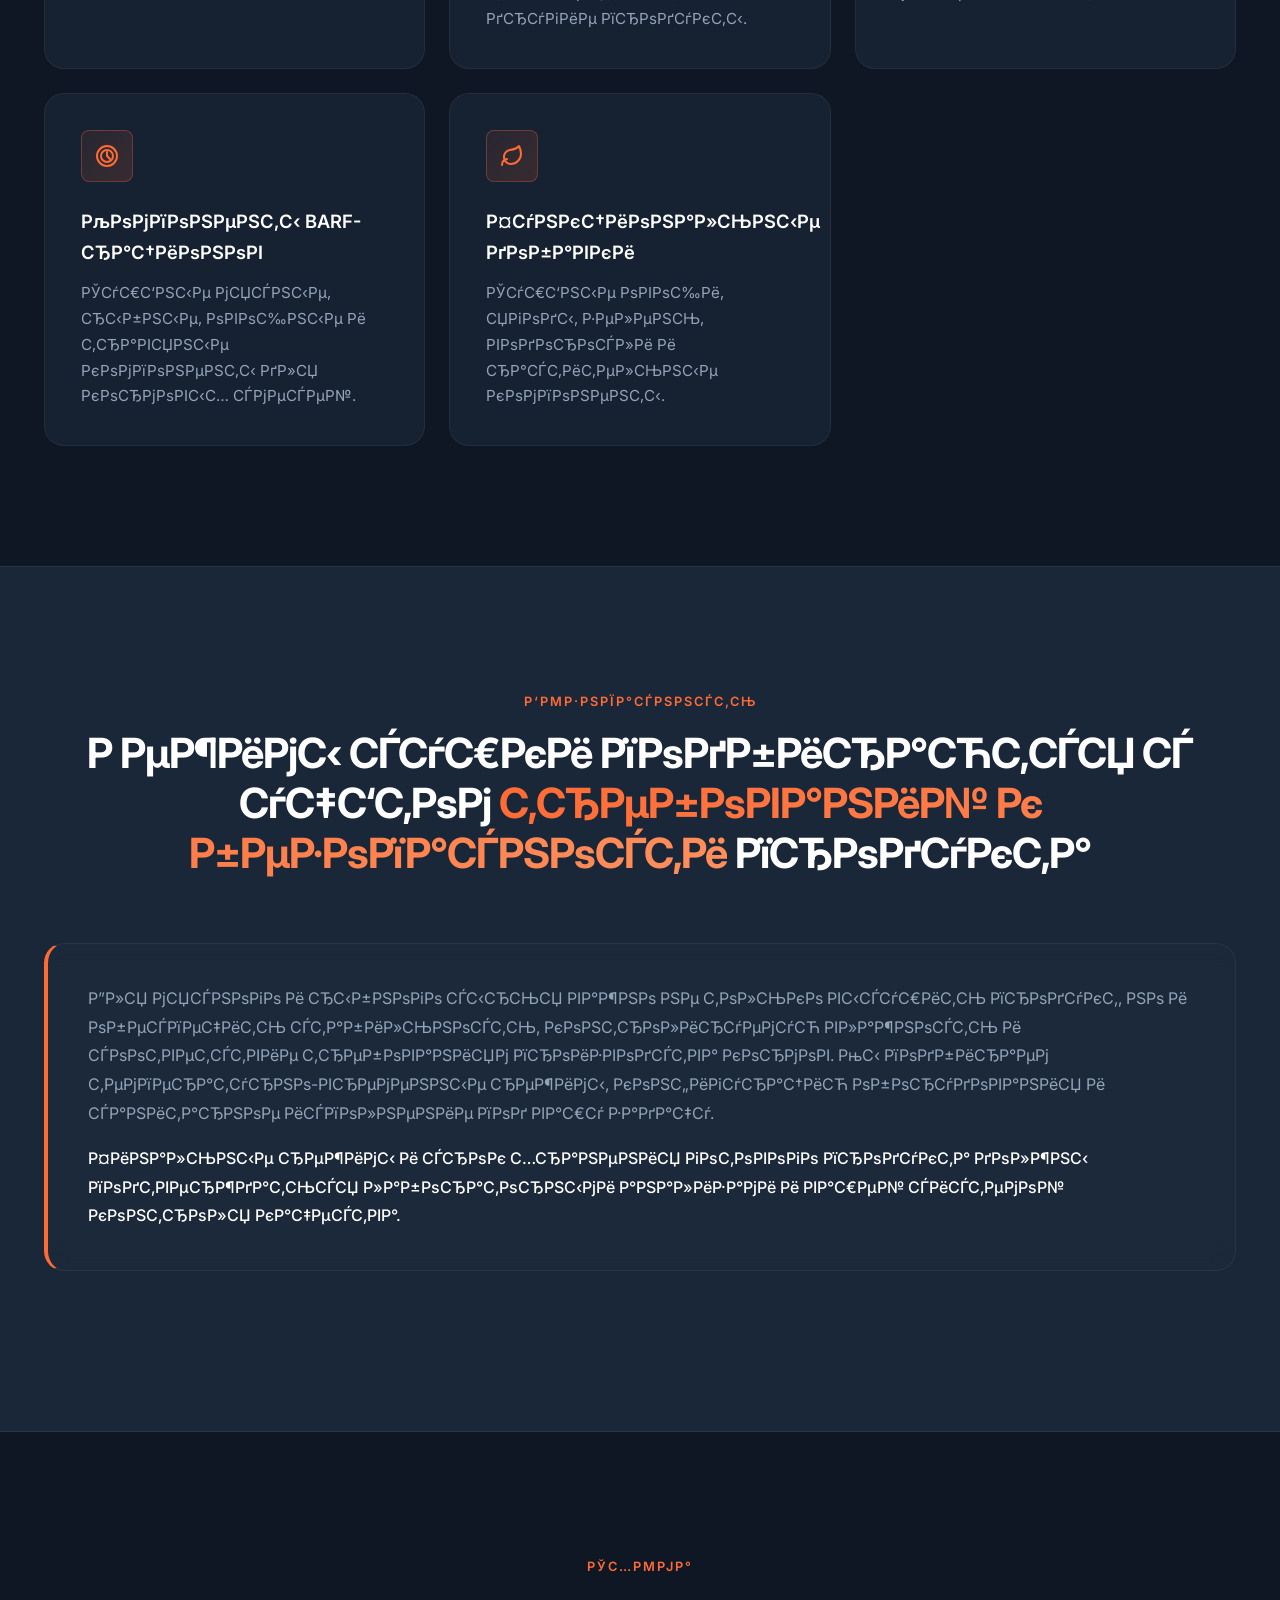
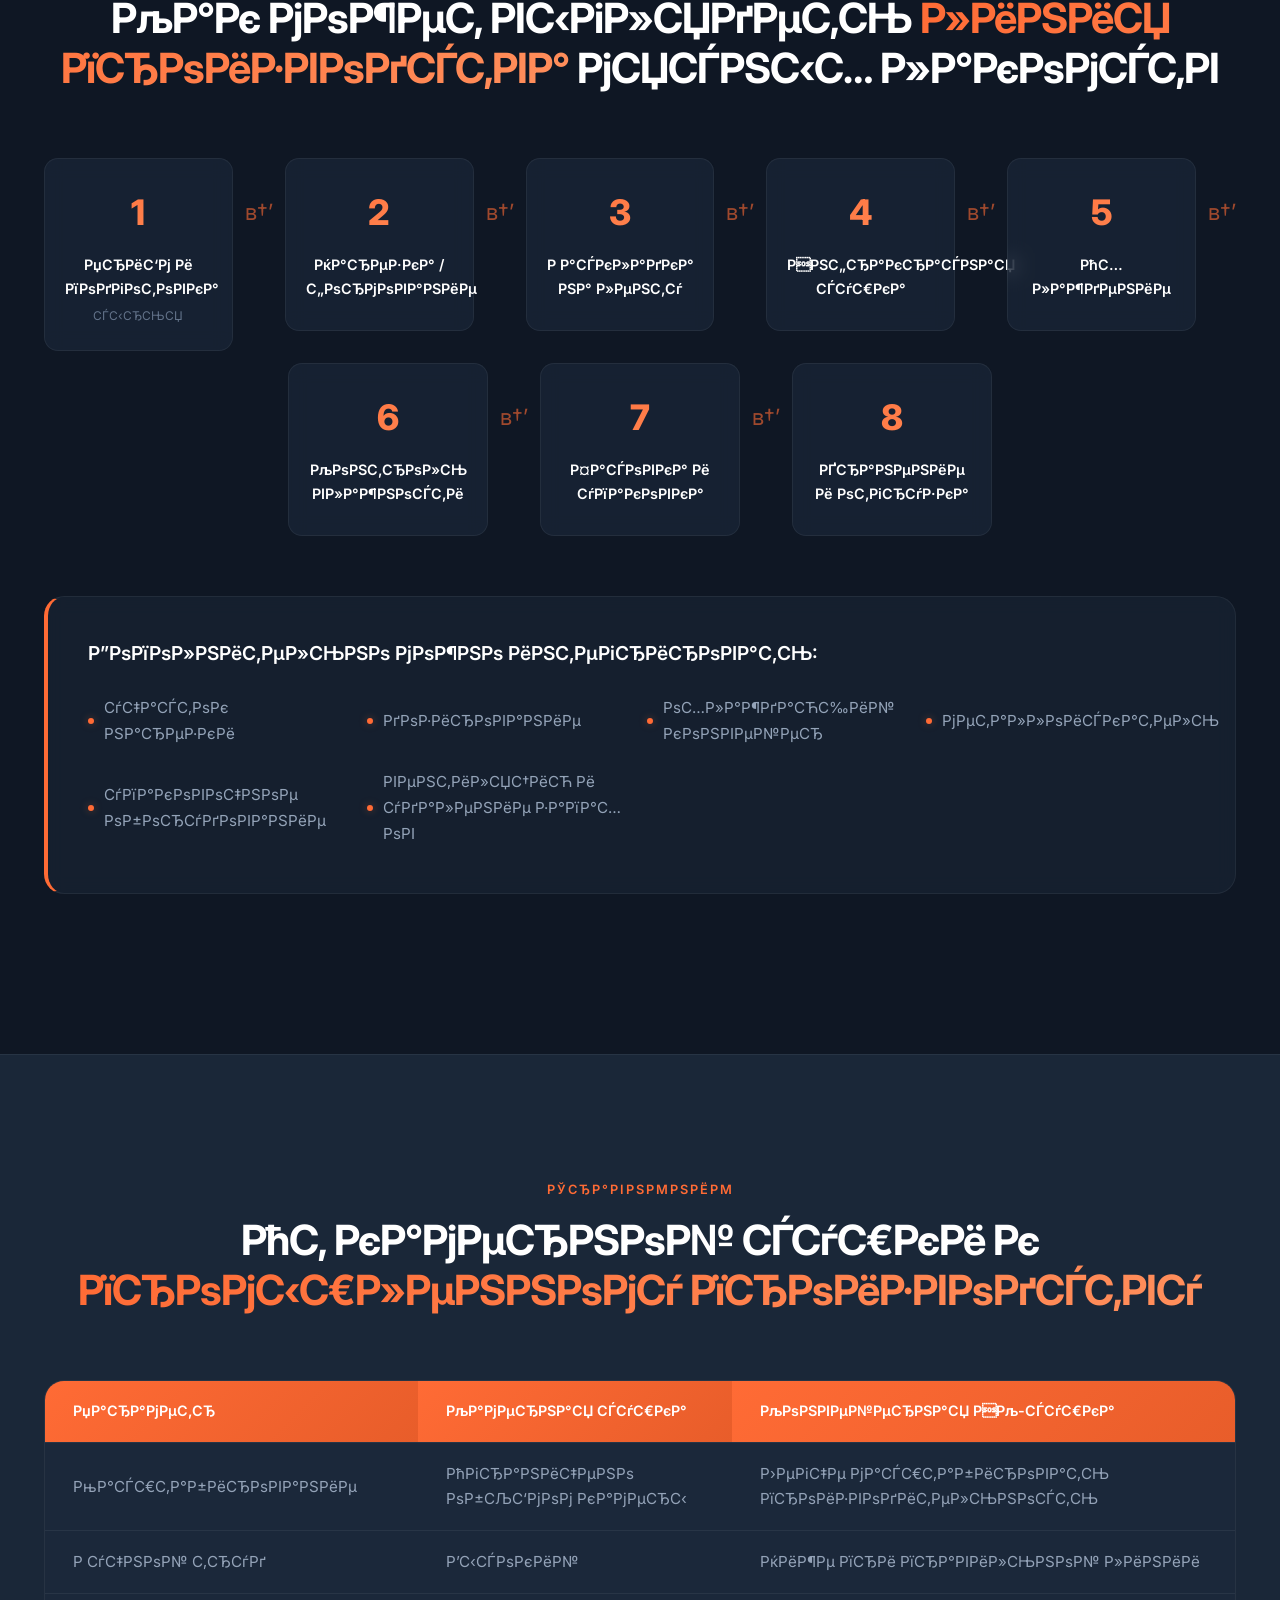
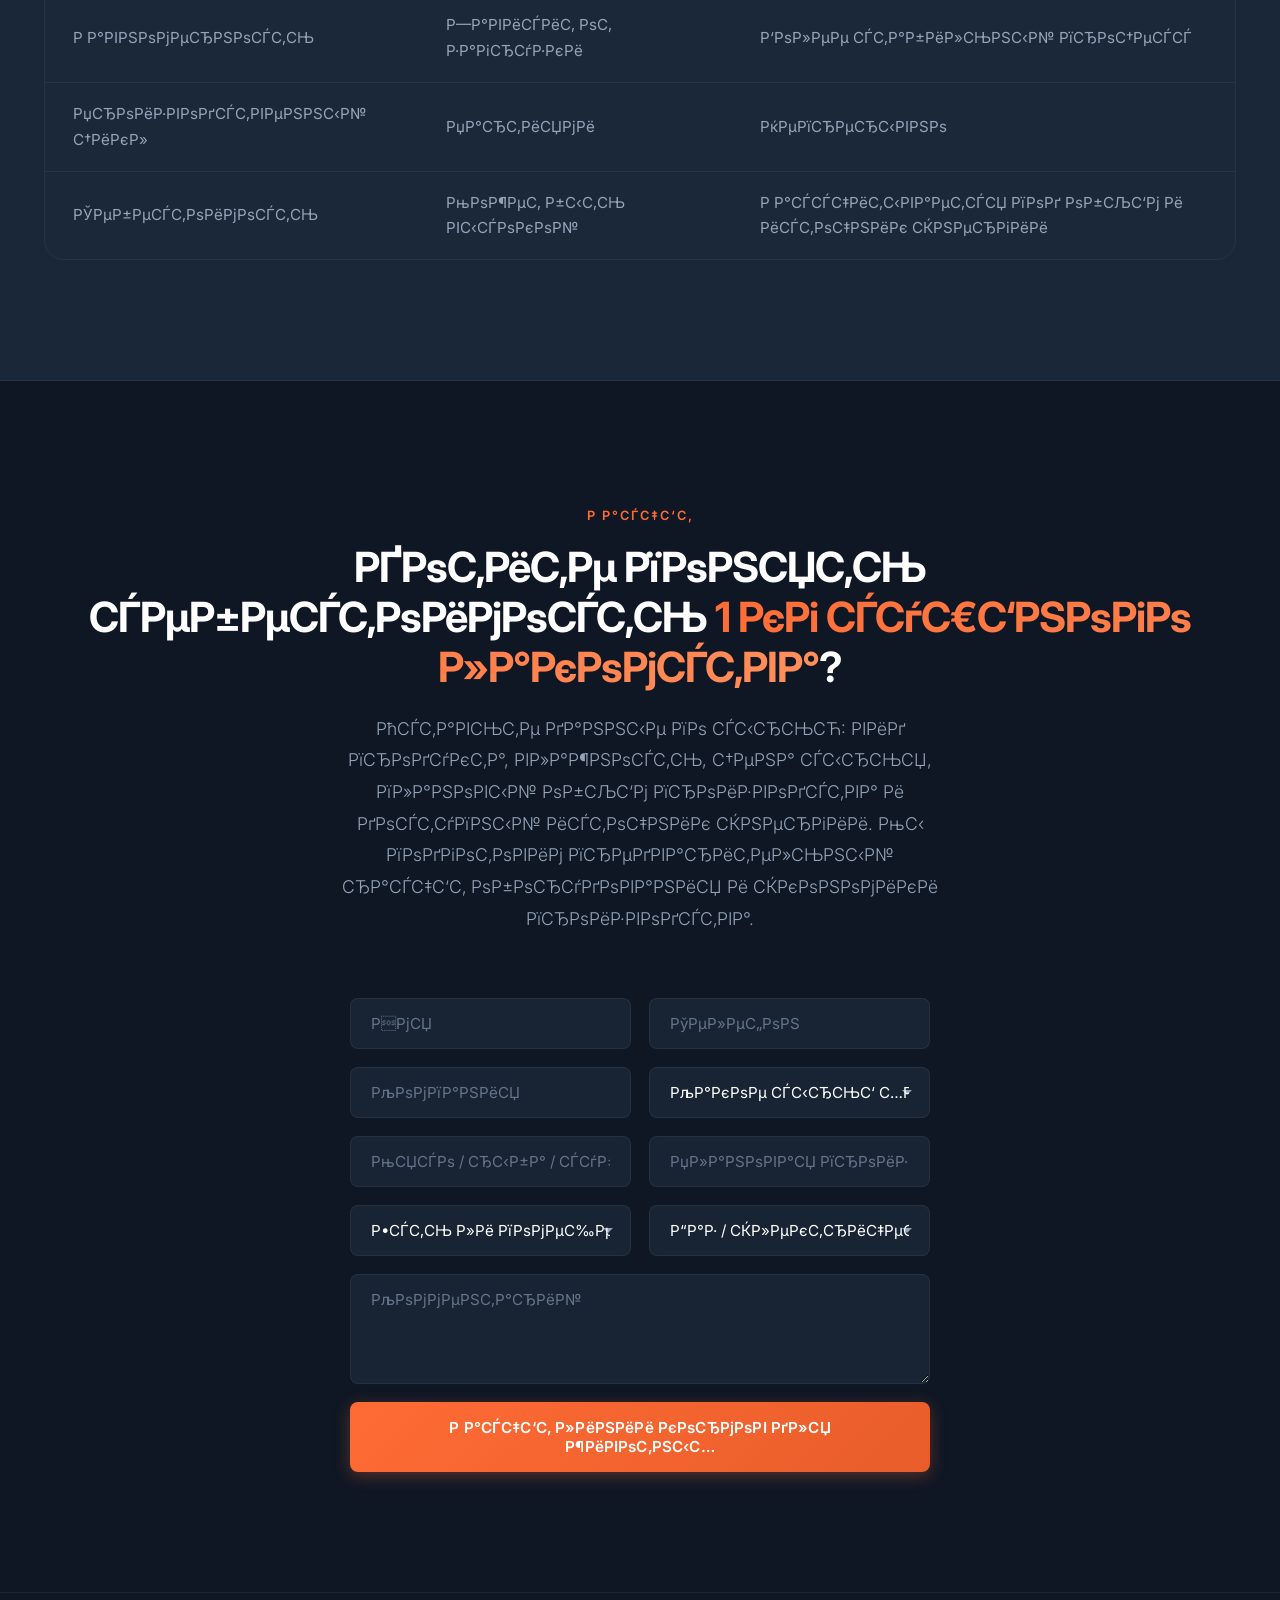
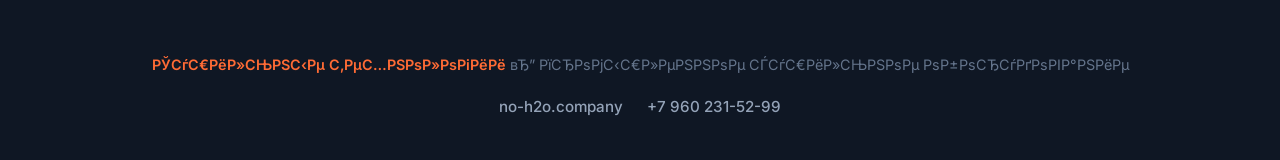
==== commit 69533cae: "Add Vercel Telegram relay and client fallback" ====
--- a/barf.html
+++ b/barf.html
@@ -1,13 +1,13 @@
-<!DOCTYPE html>
+﻿<!DOCTYPE html>
 <html lang="ru">
 <head>
   <meta charset="UTF-8">
   <meta name="viewport" content="width=device-width, initial-scale=1.0">
-  <title>Сушильные линии для BARF-кормов и лакомств для животных</title>
+  <title>РЎСѓС€РёР»СЊРЅС‹Рµ Р»РёРЅРёРё РґР»СЏ BARF-РєРѕСЂРјРѕРІ Рё Р»Р°РєРѕРјСЃС‚РІ РґР»СЏ Р¶РёРІРѕС‚РЅС‹С…</title>
   <link rel="stylesheet" href="css/style.css">
-  <meta name="description" content="Промышленная инфракрасная сушка мяса, субпродуктов, рыбы для производства натуральных кормов и лакомств для животных.">
-  <meta property="og:title" content="Сушильные линии для BARF-кормов и лакомств для животных">
-  <meta property="og:description" content="Промышленная инфракрасная сушка мяса, субпродуктов, рыбы для производства натуральных кормов и лакомств для животных.">
+  <meta name="description" content="РџСЂРѕРјС‹С€Р»РµРЅРЅР°СЏ РёРЅС„СЂР°РєСЂР°СЃРЅР°СЏ СЃСѓС€РєР° РјСЏСЃР°, СЃСѓР±РїСЂРѕРґСѓРєС‚РѕРІ, СЂС‹Р±С‹ РґР»СЏ РїСЂРѕРёР·РІРѕРґСЃС‚РІР° РЅР°С‚СѓСЂР°Р»СЊРЅС‹С… РєРѕСЂРјРѕРІ Рё Р»Р°РєРѕРјСЃС‚РІ РґР»СЏ Р¶РёРІРѕС‚РЅС‹С….">
+  <meta property="og:title" content="РЎСѓС€РёР»СЊРЅС‹Рµ Р»РёРЅРёРё РґР»СЏ BARF-РєРѕСЂРјРѕРІ Рё Р»Р°РєРѕРјСЃС‚РІ РґР»СЏ Р¶РёРІРѕС‚РЅС‹С…">
+  <meta property="og:description" content="РџСЂРѕРјС‹С€Р»РµРЅРЅР°СЏ РёРЅС„СЂР°РєСЂР°СЃРЅР°СЏ СЃСѓС€РєР° РјСЏСЃР°, СЃСѓР±РїСЂРѕРґСѓРєС‚РѕРІ, СЂС‹Р±С‹ РґР»СЏ РїСЂРѕРёР·РІРѕРґСЃС‚РІР° РЅР°С‚СѓСЂР°Р»СЊРЅС‹С… РєРѕСЂРјРѕРІ Рё Р»Р°РєРѕРјСЃС‚РІ РґР»СЏ Р¶РёРІРѕС‚РЅС‹С….">
   <meta property="og:type" content="website">
   <meta property="og:locale" content="ru_RU">
   <link rel="icon" type="image/svg+xml" href="favicon.svg">
@@ -19,89 +19,89 @@
     <div class="bg-gradient-orb bg-gradient-orb--2"></div>
     <div class="bg-lines-container"><div class="bg-line"></div><div class="bg-line"></div><div class="bg-line"></div><div class="bg-line"></div><div class="bg-line"></div><div class="bg-line"></div><div class="bg-line"></div><div class="bg-line"></div></div>
   </div>
-  <header class="header"><div class="container"><a href="/" class="logo"><img src="logo.svg" alt="Сушильные технологии" class="logo__img"></a><nav><ul class="nav"><li><a href="#pains">Проблемы</a></li><li><a href="#solution">Решение</a></li><li><a href="#products">Продукты</a></li><li><a href="#process">Схема</a></li><li><a href="#cta">Контакты</a></li></ul></nav>  <button class="nav-toggle" aria-label="Меню"><span class="nav-toggle__bar"></span><span class="nav-toggle__bar"></span><span class="nav-toggle__bar"></span></button></div></header>  <div class="nav-overlay"></div>
+  <header class="header"><div class="container"><a href="/" class="logo"><img src="logo.svg" alt="РЎСѓС€РёР»СЊРЅС‹Рµ С‚РµС…РЅРѕР»РѕРіРёРё" class="logo__img"></a><nav><ul class="nav"><li><a href="#pains">РџСЂРѕР±Р»РµРјС‹</a></li><li><a href="#solution">Р РµС€РµРЅРёРµ</a></li><li><a href="#products">РџСЂРѕРґСѓРєС‚С‹</a></li><li><a href="#process">РЎС…РµРјР°</a></li><li><a href="#cta">РљРѕРЅС‚Р°РєС‚С‹</a></li></ul></nav>  <button class="nav-toggle" aria-label="РњРµРЅСЋ"><span class="nav-toggle__bar"></span><span class="nav-toggle__bar"></span><span class="nav-toggle__bar"></span></button></div></header>  <div class="nav-overlay"></div>
   <main>
     <section class="hero"><div class="container">
-      <div class="hero__badge"><span class="hero__badge-dot"></span>Для производителей кормов</div>
-      <h1>Сушильные линии для <span>BARF-кормов</span> и натуральных лакомств для животных</h1>
-      <p class="hero__subtitle">Промышленная инфракрасная сушка мяса, субпродуктов, рыбы и натуральных компонентов кормов. Помогаем превратить сырьё в стабильный продукт с высокой добавленной стоимостью.</p>
+      <div class="hero__badge"><span class="hero__badge-dot"></span>Р”Р»СЏ РїСЂРѕРёР·РІРѕРґРёС‚РµР»РµР№ РєРѕСЂРјРѕРІ</div>
+      <h1>РЎСѓС€РёР»СЊРЅС‹Рµ Р»РёРЅРёРё РґР»СЏ <span>BARF-РєРѕСЂРјРѕРІ</span> Рё РЅР°С‚СѓСЂР°Р»СЊРЅС‹С… Р»Р°РєРѕРјСЃС‚РІ РґР»СЏ Р¶РёРІРѕС‚РЅС‹С…</h1>
+      <p class="hero__subtitle">РџСЂРѕРјС‹С€Р»РµРЅРЅР°СЏ РёРЅС„СЂР°РєСЂР°СЃРЅР°СЏ СЃСѓС€РєР° РјСЏСЃР°, СЃСѓР±РїСЂРѕРґСѓРєС‚РѕРІ, СЂС‹Р±С‹ Рё РЅР°С‚СѓСЂР°Р»СЊРЅС‹С… РєРѕРјРїРѕРЅРµРЅС‚РѕРІ РєРѕСЂРјРѕРІ. РџРѕРјРѕРіР°РµРј РїСЂРµРІСЂР°С‚РёС‚СЊ СЃС‹СЂСЊС‘ РІ СЃС‚Р°Р±РёР»СЊРЅС‹Р№ РїСЂРѕРґСѓРєС‚ СЃ РІС‹СЃРѕРєРѕР№ РґРѕР±Р°РІР»РµРЅРЅРѕР№ СЃС‚РѕРёРјРѕСЃС‚СЊСЋ.</p>
       <div class="hero__stats">
-        <div class="stat-item"><strong>От 50 кг/ч</strong>по испаренной влаге</div>
-        <div class="stat-item"><strong>Щадящие режимы</strong>температурные режимы</div>
-        <div class="stat-item"><strong>Нержавейка</strong>нержавеющее исполнение</div>
-        <div class="stat-item"><strong>Газ / дизель / электричество</strong>источник энергии</div>
-        <div class="stat-item"><strong>Индивидуально</strong>подбор режима под конкретное сырьё</div>
+        <div class="stat-item"><strong>РћС‚ 50 РєРі/С‡</strong>РїРѕ РёСЃРїР°СЂРµРЅРЅРѕР№ РІР»Р°РіРµ</div>
+        <div class="stat-item"><strong>Р©Р°РґСЏС‰РёРµ СЂРµР¶РёРјС‹</strong>С‚РµРјРїРµСЂР°С‚СѓСЂРЅС‹Рµ СЂРµР¶РёРјС‹</div>
+        <div class="stat-item"><strong>РќРµСЂР¶Р°РІРµР№РєР°</strong>РЅРµСЂР¶Р°РІРµСЋС‰РµРµ РёСЃРїРѕР»РЅРµРЅРёРµ</div>
+        <div class="stat-item"><strong>Р“Р°Р· / РґРёР·РµР»СЊ / СЌР»РµРєС‚СЂРёС‡РµСЃС‚РІРѕ</strong>РёСЃС‚РѕС‡РЅРёРє СЌРЅРµСЂРіРёРё</div>
+        <div class="stat-item"><strong>РРЅРґРёРІРёРґСѓР°Р»СЊРЅРѕ</strong>РїРѕРґР±РѕСЂ СЂРµР¶РёРјР° РїРѕРґ РєРѕРЅРєСЂРµС‚РЅРѕРµ СЃС‹СЂСЊС‘</div>
       </div>
-      <div class="btn-group"><a href="#cta" class="btn btn-primary">Расчёт линии кормов</a><a href="#cta" class="btn btn-outline">Провести тестовую сушку</a></div>
+      <div class="btn-group"><a href="#cta" class="btn btn-primary">Р Р°СЃС‡С‘С‚ Р»РёРЅРёРё РєРѕСЂРјРѕРІ</a><a href="#cta" class="btn btn-outline">РџСЂРѕРІРµСЃС‚Рё С‚РµСЃС‚РѕРІСѓСЋ СЃСѓС€РєСѓ</a></div>
     </div></section>
     <section class="section" id="pains"><div class="container">
-      <div class="section__header"><span class="section__badge">Проблемы</span><h2 class="section__title">Типичные проблемы при производстве <span>сушёных кормов</span> и лакомств</h2></div>
+      <div class="section__header"><span class="section__badge">РџСЂРѕР±Р»РµРјС‹</span><h2 class="section__title">РўРёРїРёС‡РЅС‹Рµ РїСЂРѕР±Р»РµРјС‹ РїСЂРё РїСЂРѕРёР·РІРѕРґСЃС‚РІРµ <span>СЃСѓС€С‘РЅС‹С… РєРѕСЂРјРѕРІ</span> Рё Р»Р°РєРѕРјСЃС‚РІ</h2></div>
       <div class="cards-grid">
-        <div class="card animate-on-scroll"><div class="card__icon"><svg viewBox="0 0 24 24"><path d="M10.29 3.86L1.82 18a2 2 0 0 0 1.71 3h16.94a2 2 0 0 0 1.71-3L13.71 3.86a2 2 0 0 0-3.42 0z"/><line x1="12" y1="9" x2="12" y2="13"/><line x1="12" y1="17" x2="12.01" y2="17"/></svg></div><h3 class="card__title">Нестабильное качество</h3><p class="card__text">Продукт пересушивается, подгорает, темнеет или остаётся влажным внутри.</p></div>
-        <div class="card animate-on-scroll"><div class="card__icon"><svg viewBox="0 0 24 24"><circle cx="12" cy="12" r="10"/><polyline points="12 6 12 12 16 14"/></svg></div><h3 class="card__title">Долгий цикл сушки</h3><p class="card__text">Камерные сушилки могут ограничивать рост производства и требовать большого количества ручного труда.</p></div>
-        <div class="card animate-on-scroll"><div class="card__icon"><svg viewBox="0 0 24 24"><line x1="12" y1="1" x2="12" y2="23"/><path d="M17 5H9.5a3.5 3.5 0 0 0 0 7h5a3.5 3.5 0 0 1 0 7H6"/></svg></div><h3 class="card__title">Высокая себестоимость</h3><p class="card__text">Электрическая сушка и сублимация могут быть слишком дорогими для массового продукта.</p></div>
-        <div class="card animate-on-scroll"><div class="card__icon"><svg viewBox="0 0 24 24"><rect x="2" y="6" width="20" height="12" rx="2"/><path d="M6 12h4"/><path d="M14 12h4"/></svg></div><h3 class="card__title">Сложности с санитарией</h3><p class="card__text">Мясное и рыбное сырьё требует продуманной конструкции оборудования и удобной очистки.</p></div>
-        <div class="card animate-on-scroll"><div class="card__icon"><svg viewBox="0 0 24 24"><path d="M16 16l3-8 3 8c-.87.65-1.92 1-3 1s-2.13-.35-3-1z"/><path d="M2 16l3-8 3 8c-.87.65-1.92 1-3 1s-2.13-.35-3-1z"/><line x1="7" y1="21" x2="17" y2="21"/><line x1="12" y1="3" x2="12" y2="21"/></svg></div><h3 class="card__title">Невозможно масштабироваться</h3><p class="card__text">Ручная раскладка, неравномерный результат и маленькие партии мешают перейти к промышленному объёму.</p></div>
+        <div class="card animate-on-scroll"><div class="card__icon"><svg viewBox="0 0 24 24"><path d="M10.29 3.86L1.82 18a2 2 0 0 0 1.71 3h16.94a2 2 0 0 0 1.71-3L13.71 3.86a2 2 0 0 0-3.42 0z"/><line x1="12" y1="9" x2="12" y2="13"/><line x1="12" y1="17" x2="12.01" y2="17"/></svg></div><h3 class="card__title">РќРµСЃС‚Р°Р±РёР»СЊРЅРѕРµ РєР°С‡РµСЃС‚РІРѕ</h3><p class="card__text">РџСЂРѕРґСѓРєС‚ РїРµСЂРµСЃСѓС€РёРІР°РµС‚СЃСЏ, РїРѕРґРіРѕСЂР°РµС‚, С‚РµРјРЅРµРµС‚ РёР»Рё РѕСЃС‚Р°С‘С‚СЃСЏ РІР»Р°Р¶РЅС‹Рј РІРЅСѓС‚СЂРё.</p></div>
+        <div class="card animate-on-scroll"><div class="card__icon"><svg viewBox="0 0 24 24"><circle cx="12" cy="12" r="10"/><polyline points="12 6 12 12 16 14"/></svg></div><h3 class="card__title">Р”РѕР»РіРёР№ С†РёРєР» СЃСѓС€РєРё</h3><p class="card__text">РљР°РјРµСЂРЅС‹Рµ СЃСѓС€РёР»РєРё РјРѕРіСѓС‚ РѕРіСЂР°РЅРёС‡РёРІР°С‚СЊ СЂРѕСЃС‚ РїСЂРѕРёР·РІРѕРґСЃС‚РІР° Рё С‚СЂРµР±РѕРІР°С‚СЊ Р±РѕР»СЊС€РѕРіРѕ РєРѕР»РёС‡РµСЃС‚РІР° СЂСѓС‡РЅРѕРіРѕ С‚СЂСѓРґР°.</p></div>
+        <div class="card animate-on-scroll"><div class="card__icon"><svg viewBox="0 0 24 24"><line x1="12" y1="1" x2="12" y2="23"/><path d="M17 5H9.5a3.5 3.5 0 0 0 0 7h5a3.5 3.5 0 0 1 0 7H6"/></svg></div><h3 class="card__title">Р’С‹СЃРѕРєР°СЏ СЃРµР±РµСЃС‚РѕРёРјРѕСЃС‚СЊ</h3><p class="card__text">Р­Р»РµРєС‚СЂРёС‡РµСЃРєР°СЏ СЃСѓС€РєР° Рё СЃСѓР±Р»РёРјР°С†РёСЏ РјРѕРіСѓС‚ Р±С‹С‚СЊ СЃР»РёС€РєРѕРј РґРѕСЂРѕРіРёРјРё РґР»СЏ РјР°СЃСЃРѕРІРѕРіРѕ РїСЂРѕРґСѓРєС‚Р°.</p></div>
+        <div class="card animate-on-scroll"><div class="card__icon"><svg viewBox="0 0 24 24"><rect x="2" y="6" width="20" height="12" rx="2"/><path d="M6 12h4"/><path d="M14 12h4"/></svg></div><h3 class="card__title">РЎР»РѕР¶РЅРѕСЃС‚Рё СЃ СЃР°РЅРёС‚Р°СЂРёРµР№</h3><p class="card__text">РњСЏСЃРЅРѕРµ Рё СЂС‹Р±РЅРѕРµ СЃС‹СЂСЊС‘ С‚СЂРµР±СѓРµС‚ РїСЂРѕРґСѓРјР°РЅРЅРѕР№ РєРѕРЅСЃС‚СЂСѓРєС†РёРё РѕР±РѕСЂСѓРґРѕРІР°РЅРёСЏ Рё СѓРґРѕР±РЅРѕР№ РѕС‡РёСЃС‚РєРё.</p></div>
+        <div class="card animate-on-scroll"><div class="card__icon"><svg viewBox="0 0 24 24"><path d="M16 16l3-8 3 8c-.87.65-1.92 1-3 1s-2.13-.35-3-1z"/><path d="M2 16l3-8 3 8c-.87.65-1.92 1-3 1s-2.13-.35-3-1z"/><line x1="7" y1="21" x2="17" y2="21"/><line x1="12" y1="3" x2="12" y2="21"/></svg></div><h3 class="card__title">РќРµРІРѕР·РјРѕР¶РЅРѕ РјР°СЃС€С‚Р°Р±РёСЂРѕРІР°С‚СЊСЃСЏ</h3><p class="card__text">Р СѓС‡РЅР°СЏ СЂР°СЃРєР»Р°РґРєР°, РЅРµСЂР°РІРЅРѕРјРµСЂРЅС‹Р№ СЂРµР·СѓР»СЊС‚Р°С‚ Рё РјР°Р»РµРЅСЊРєРёРµ РїР°СЂС‚РёРё РјРµС€Р°СЋС‚ РїРµСЂРµР№С‚Рё Рє РїСЂРѕРјС‹С€Р»РµРЅРЅРѕРјСѓ РѕР±СЉС‘РјСѓ.</p></div>
       </div>
     </div></section>
     <section class="section section--dark" id="solution"><div class="container">
-      <div class="section__header"><span class="section__badge">Решение</span><h2 class="section__title">Инфракрасная конвейерная сушка для <span>стабильного промышленного выпуска</span></h2></div>
-      <div class="info-block animate-on-scroll"><p class="info-block__text">ИК-сушильные установки позволяют организовать непрерывный процесс сушки мясного, рыбного и смешанного сырья. Оборудование подбирается под форму продукта, толщину нарезки, влажность, требуемую текстуру и плановую производительность.</p></div>
+      <div class="section__header"><span class="section__badge">Р РµС€РµРЅРёРµ</span><h2 class="section__title">РРЅС„СЂР°РєСЂР°СЃРЅР°СЏ РєРѕРЅРІРµР№РµСЂРЅР°СЏ СЃСѓС€РєР° РґР»СЏ <span>СЃС‚Р°Р±РёР»СЊРЅРѕРіРѕ РїСЂРѕРјС‹С€Р»РµРЅРЅРѕРіРѕ РІС‹РїСѓСЃРєР°</span></h2></div>
+      <div class="info-block animate-on-scroll"><p class="info-block__text">РРљ-СЃСѓС€РёР»СЊРЅС‹Рµ СѓСЃС‚Р°РЅРѕРІРєРё РїРѕР·РІРѕР»СЏСЋС‚ РѕСЂРіР°РЅРёР·РѕРІР°С‚СЊ РЅРµРїСЂРµСЂС‹РІРЅС‹Р№ РїСЂРѕС†РµСЃСЃ СЃСѓС€РєРё РјСЏСЃРЅРѕРіРѕ, СЂС‹Р±РЅРѕРіРѕ Рё СЃРјРµС€Р°РЅРЅРѕРіРѕ СЃС‹СЂСЊСЏ. РћР±РѕСЂСѓРґРѕРІР°РЅРёРµ РїРѕРґР±РёСЂР°РµС‚СЃСЏ РїРѕРґ С„РѕСЂРјСѓ РїСЂРѕРґСѓРєС‚Р°, С‚РѕР»С‰РёРЅСѓ РЅР°СЂРµР·РєРё, РІР»Р°Р¶РЅРѕСЃС‚СЊ, С‚СЂРµР±СѓРµРјСѓСЋ С‚РµРєСЃС‚СѓСЂСѓ Рё РїР»Р°РЅРѕРІСѓСЋ РїСЂРѕРёР·РІРѕРґРёС‚РµР»СЊРЅРѕСЃС‚СЊ.</p></div>
       <div class="cards-grid" style="margin-top:40px;">
-        <div class="card animate-on-scroll"><h3 class="card__title">Равномерная сушка</h3><p class="card__text">Стабильный результат на всём протяжении ленты</p></div>
-        <div class="card animate-on-scroll"><h3 class="card__title">Стабильное качество партии</h3><p class="card__text">Повторяемый результат от партии к партии</p></div>
-        <div class="card animate-on-scroll"><h3 class="card__title">Непрерывное производство</h3><p class="card__text">Конвейерный процесс без простоев</p></div>
-        <div class="card animate-on-scroll"><h3 class="card__title">Снижение ручного труда</h3><p class="card__text">Автоматизация ключевых операций</p></div>
-        <div class="card animate-on-scroll"><h3 class="card__title">Подбор температурного профиля</h3><p class="card__text">Индивидуальные настройки под сырьё</p></div>
-        <div class="card animate-on-scroll"><h3 class="card__title">Сохранение аромата</h3><p class="card__text">Естественный аромат и привлекательный внешний вид</p></div>
-        <div class="card animate-on-scroll"><h3 class="card__title">Интеграция</h3><p class="card__text">Возможность интеграции с участками нарезки, охлаждения и упаковки</p></div>
+        <div class="card animate-on-scroll"><h3 class="card__title">Р Р°РІРЅРѕРјРµСЂРЅР°СЏ СЃСѓС€РєР°</h3><p class="card__text">РЎС‚Р°Р±РёР»СЊРЅС‹Р№ СЂРµР·СѓР»СЊС‚Р°С‚ РЅР° РІСЃС‘Рј РїСЂРѕС‚СЏР¶РµРЅРёРё Р»РµРЅС‚С‹</p></div>
+        <div class="card animate-on-scroll"><h3 class="card__title">РЎС‚Р°Р±РёР»СЊРЅРѕРµ РєР°С‡РµСЃС‚РІРѕ РїР°СЂС‚РёРё</h3><p class="card__text">РџРѕРІС‚РѕСЂСЏРµРјС‹Р№ СЂРµР·СѓР»СЊС‚Р°С‚ РѕС‚ РїР°СЂС‚РёРё Рє РїР°СЂС‚РёРё</p></div>
+        <div class="card animate-on-scroll"><h3 class="card__title">РќРµРїСЂРµСЂС‹РІРЅРѕРµ РїСЂРѕРёР·РІРѕРґСЃС‚РІРѕ</h3><p class="card__text">РљРѕРЅРІРµР№РµСЂРЅС‹Р№ РїСЂРѕС†РµСЃСЃ Р±РµР· РїСЂРѕСЃС‚РѕРµРІ</p></div>
+        <div class="card animate-on-scroll"><h3 class="card__title">РЎРЅРёР¶РµРЅРёРµ СЂСѓС‡РЅРѕРіРѕ С‚СЂСѓРґР°</h3><p class="card__text">РђРІС‚РѕРјР°С‚РёР·Р°С†РёСЏ РєР»СЋС‡РµРІС‹С… РѕРїРµСЂР°С†РёР№</p></div>
+        <div class="card animate-on-scroll"><h3 class="card__title">РџРѕРґР±РѕСЂ С‚РµРјРїРµСЂР°С‚СѓСЂРЅРѕРіРѕ РїСЂРѕС„РёР»СЏ</h3><p class="card__text">РРЅРґРёРІРёРґСѓР°Р»СЊРЅС‹Рµ РЅР°СЃС‚СЂРѕР№РєРё РїРѕРґ СЃС‹СЂСЊС‘</p></div>
+        <div class="card animate-on-scroll"><h3 class="card__title">РЎРѕС…СЂР°РЅРµРЅРёРµ Р°СЂРѕРјР°С‚Р°</h3><p class="card__text">Р•СЃС‚РµСЃС‚РІРµРЅРЅС‹Р№ Р°СЂРѕРјР°С‚ Рё РїСЂРёРІР»РµРєР°С‚РµР»СЊРЅС‹Р№ РІРЅРµС€РЅРёР№ РІРёРґ</p></div>
+        <div class="card animate-on-scroll"><h3 class="card__title">РРЅС‚РµРіСЂР°С†РёСЏ</h3><p class="card__text">Р’РѕР·РјРѕР¶РЅРѕСЃС‚СЊ РёРЅС‚РµРіСЂР°С†РёРё СЃ СѓС‡Р°СЃС‚РєР°РјРё РЅР°СЂРµР·РєРё, РѕС…Р»Р°Р¶РґРµРЅРёСЏ Рё СѓРїР°РєРѕРІРєРё</p></div>
       </div>
     </div></section>
     <section class="section" id="products"><div class="container">
-      <div class="section__header"><span class="section__badge">Продукция</span><h2 class="section__title">Продукты, которые можно выпускать на <span>сушильной линии</span></h2></div>
+      <div class="section__header"><span class="section__badge">РџСЂРѕРґСѓРєС†РёСЏ</span><h2 class="section__title">РџСЂРѕРґСѓРєС‚С‹, РєРѕС‚РѕСЂС‹Рµ РјРѕР¶РЅРѕ РІС‹РїСѓСЃРєР°С‚СЊ РЅР° <span>СЃСѓС€РёР»СЊРЅРѕР№ Р»РёРЅРёРё</span></h2></div>
       <div class="cards-grid">
-        <div class="card animate-on-scroll"><div class="card__icon"><svg viewBox="0 0 24 24"><circle cx="12" cy="12" r="3"/><path d="M12 2C8 2 5 5 5 9c0 3 2 5 4 6v6a2 2 0 0 0 4 0v-6c2-1 4-3 4-6 0-4-3-7-7-7z"/></svg></div><h3 class="card__title">Мясные чипсы</h3><p class="card__text">Тонкие ломтики мяса, птицы или субпродуктов для собак и кошек.</p></div>
-        <div class="card animate-on-scroll"><div class="card__icon"><svg viewBox="0 0 24 24"><path d="M20.84 4.61a5.5 5.5 0 0 0-7.78 0L12 5.67l-1.06-1.06a5.5 5.5 0 0 0-7.78 7.78l1.06 1.06L12 21.23l7.78-7.78 1.06-1.06a5.5 5.5 0 0 0 0-7.78z"/></svg></div><h3 class="card__title">Натуральные лакомства</h3><p class="card__text">Лёгкое, печень, сердце, рубец, трахея, уши, жилы и другие продукты.</p></div>
-        <div class="card animate-on-scroll"><div class="card__icon"><svg viewBox="0 0 24 24"><path d="M16.69 11.04A11 11 0 0 1 20 12v-2c0-4-3-7-7-7H5v6.5"/><path d="M2 12s4-3 8-3 8 3 8 3-4 3-8 3-8-3-8-3z"/><circle cx="14" cy="12" r="1" fill="currentColor"/></svg></div><h3 class="card__title">Рыбные лакомства</h3><p class="card__text">Рыба, рыбная кожа, филе, снеки из морепродуктов.</p></div>
-        <div class="card animate-on-scroll"><div class="card__icon"><svg viewBox="0 0 24 24"><path d="M12 2a10 10 0 1 0 10 10A10 10 0 0 0 12 2zm0 16a6 6 0 1 1 6-6 6 6 0 0 1-6 6z"/><path d="M12 8v4l3 3"/></svg></div><h3 class="card__title">Компоненты BARF-рационов</h3><p class="card__text">Сушёные мясные, рыбные, овощные и травяные компоненты для кормовых смесей.</p></div>
-        <div class="card animate-on-scroll"><div class="card__icon"><svg viewBox="0 0 24 24"><path d="M11 20A7 7 0 0 1 9.8 6.1C15.5 5 17 4.48 19 2c1 2 2 4.18 2 8 0 5.5-4.78 10-10 10z"/><path d="M2 21c0-3 1.85-5.36 5.08-6"/></svg></div><h3 class="card__title">Функциональные добавки</h3><p class="card__text">Сушёные овощи, ягоды, зелень, водоросли и растительные компоненты.</p></div>
+        <div class="card animate-on-scroll"><div class="card__icon"><svg viewBox="0 0 24 24"><circle cx="12" cy="12" r="3"/><path d="M12 2C8 2 5 5 5 9c0 3 2 5 4 6v6a2 2 0 0 0 4 0v-6c2-1 4-3 4-6 0-4-3-7-7-7z"/></svg></div><h3 class="card__title">РњСЏСЃРЅС‹Рµ С‡РёРїСЃС‹</h3><p class="card__text">РўРѕРЅРєРёРµ Р»РѕРјС‚РёРєРё РјСЏСЃР°, РїС‚РёС†С‹ РёР»Рё СЃСѓР±РїСЂРѕРґСѓРєС‚РѕРІ РґР»СЏ СЃРѕР±Р°Рє Рё РєРѕС€РµРє.</p></div>
+        <div class="card animate-on-scroll"><div class="card__icon"><svg viewBox="0 0 24 24"><path d="M20.84 4.61a5.5 5.5 0 0 0-7.78 0L12 5.67l-1.06-1.06a5.5 5.5 0 0 0-7.78 7.78l1.06 1.06L12 21.23l7.78-7.78 1.06-1.06a5.5 5.5 0 0 0 0-7.78z"/></svg></div><h3 class="card__title">РќР°С‚СѓСЂР°Р»СЊРЅС‹Рµ Р»Р°РєРѕРјСЃС‚РІР°</h3><p class="card__text">Р›С‘РіРєРѕРµ, РїРµС‡РµРЅСЊ, СЃРµСЂРґС†Рµ, СЂСѓР±РµС†, С‚СЂР°С…РµСЏ, СѓС€Рё, Р¶РёР»С‹ Рё РґСЂСѓРіРёРµ РїСЂРѕРґСѓРєС‚С‹.</p></div>
+        <div class="card animate-on-scroll"><div class="card__icon"><svg viewBox="0 0 24 24"><path d="M16.69 11.04A11 11 0 0 1 20 12v-2c0-4-3-7-7-7H5v6.5"/><path d="M2 12s4-3 8-3 8 3 8 3-4 3-8 3-8-3-8-3z"/><circle cx="14" cy="12" r="1" fill="currentColor"/></svg></div><h3 class="card__title">Р С‹Р±РЅС‹Рµ Р»Р°РєРѕРјСЃС‚РІР°</h3><p class="card__text">Р С‹Р±Р°, СЂС‹Р±РЅР°СЏ РєРѕР¶Р°, С„РёР»Рµ, СЃРЅРµРєРё РёР· РјРѕСЂРµРїСЂРѕРґСѓРєС‚РѕРІ.</p></div>
+        <div class="card animate-on-scroll"><div class="card__icon"><svg viewBox="0 0 24 24"><path d="M12 2a10 10 0 1 0 10 10A10 10 0 0 0 12 2zm0 16a6 6 0 1 1 6-6 6 6 0 0 1-6 6z"/><path d="M12 8v4l3 3"/></svg></div><h3 class="card__title">РљРѕРјРїРѕРЅРµРЅС‚С‹ BARF-СЂР°С†РёРѕРЅРѕРІ</h3><p class="card__text">РЎСѓС€С‘РЅС‹Рµ РјСЏСЃРЅС‹Рµ, СЂС‹Р±РЅС‹Рµ, РѕРІРѕС‰РЅС‹Рµ Рё С‚СЂР°РІСЏРЅС‹Рµ РєРѕРјРїРѕРЅРµРЅС‚С‹ РґР»СЏ РєРѕСЂРјРѕРІС‹С… СЃРјРµСЃРµР№.</p></div>
+        <div class="card animate-on-scroll"><div class="card__icon"><svg viewBox="0 0 24 24"><path d="M11 20A7 7 0 0 1 9.8 6.1C15.5 5 17 4.48 19 2c1 2 2 4.18 2 8 0 5.5-4.78 10-10 10z"/><path d="M2 21c0-3 1.85-5.36 5.08-6"/></svg></div><h3 class="card__title">Р¤СѓРЅРєС†РёРѕРЅР°Р»СЊРЅС‹Рµ РґРѕР±Р°РІРєРё</h3><p class="card__text">РЎСѓС€С‘РЅС‹Рµ РѕРІРѕС‰Рё, СЏРіРѕРґС‹, Р·РµР»РµРЅСЊ, РІРѕРґРѕСЂРѕСЃР»Рё Рё СЂР°СЃС‚РёС‚РµР»СЊРЅС‹Рµ РєРѕРјРїРѕРЅРµРЅС‚С‹.</p></div>
       </div>
     </div></section>
     <section class="section section--dark"><div class="container">
-      <div class="section__header"><span class="section__badge">Безопасность</span><h2 class="section__title">Режимы сушки подбираются с учётом <span>требований к безопасности</span> продукта</h2></div>
-      <div class="info-block"><p class="info-block__text">Для мясного и рыбного сырья важно не только высушить продукт, но и обеспечить стабильность, контролируемую влажность и соответствие требованиям производства кормов. Мы подбираем температурно-временные режимы, конфигурацию оборудования и санитарное исполнение под вашу задачу.</p><p class="info-block__text" style="margin-top:16px;color:var(--text-primary);font-weight:500;">Финальные режимы и срок хранения готового продукта должны подтверждаться лабораторными анализами и вашей системой контроля качества.</p></div>
+      <div class="section__header"><span class="section__badge">Р‘РµР·РѕРїР°СЃРЅРѕСЃС‚СЊ</span><h2 class="section__title">Р РµР¶РёРјС‹ СЃСѓС€РєРё РїРѕРґР±РёСЂР°СЋС‚СЃСЏ СЃ СѓС‡С‘С‚РѕРј <span>С‚СЂРµР±РѕРІР°РЅРёР№ Рє Р±РµР·РѕРїР°СЃРЅРѕСЃС‚Рё</span> РїСЂРѕРґСѓРєС‚Р°</h2></div>
+      <div class="info-block"><p class="info-block__text">Р”Р»СЏ РјСЏСЃРЅРѕРіРѕ Рё СЂС‹Р±РЅРѕРіРѕ СЃС‹СЂСЊСЏ РІР°Р¶РЅРѕ РЅРµ С‚РѕР»СЊРєРѕ РІС‹СЃСѓС€РёС‚СЊ РїСЂРѕРґСѓРєС‚, РЅРѕ Рё РѕР±РµСЃРїРµС‡РёС‚СЊ СЃС‚Р°Р±РёР»СЊРЅРѕСЃС‚СЊ, РєРѕРЅС‚СЂРѕР»РёСЂСѓРµРјСѓСЋ РІР»Р°Р¶РЅРѕСЃС‚СЊ Рё СЃРѕРѕС‚РІРµС‚СЃС‚РІРёРµ С‚СЂРµР±РѕРІР°РЅРёСЏРј РїСЂРѕРёР·РІРѕРґСЃС‚РІР° РєРѕСЂРјРѕРІ. РњС‹ РїРѕРґР±РёСЂР°РµРј С‚РµРјРїРµСЂР°С‚СѓСЂРЅРѕ-РІСЂРµРјРµРЅРЅС‹Рµ СЂРµР¶РёРјС‹, РєРѕРЅС„РёРіСѓСЂР°С†РёСЋ РѕР±РѕСЂСѓРґРѕРІР°РЅРёСЏ Рё СЃР°РЅРёС‚Р°СЂРЅРѕРµ РёСЃРїРѕР»РЅРµРЅРёРµ РїРѕРґ РІР°С€Сѓ Р·Р°РґР°С‡Сѓ.</p><p class="info-block__text" style="margin-top:16px;color:var(--text-primary);font-weight:500;">Р¤РёРЅР°Р»СЊРЅС‹Рµ СЂРµР¶РёРјС‹ Рё СЃСЂРѕРє С…СЂР°РЅРµРЅРёСЏ РіРѕС‚РѕРІРѕРіРѕ РїСЂРѕРґСѓРєС‚Р° РґРѕР»Р¶РЅС‹ РїРѕРґС‚РІРµСЂР¶РґР°С‚СЊСЃСЏ Р»Р°Р±РѕСЂР°С‚РѕСЂРЅС‹РјРё Р°РЅР°Р»РёР·Р°РјРё Рё РІР°С€РµР№ СЃРёСЃС‚РµРјРѕР№ РєРѕРЅС‚СЂРѕР»СЏ РєР°С‡РµСЃС‚РІР°.</p></div>
     </div></section>
     <section class="section" id="process"><div class="container">
-      <div class="section__header"><span class="section__badge">Схема</span><h2 class="section__title">Как может выглядеть <span>линия производства</span> мясных лакомств</h2></div>
+      <div class="section__header"><span class="section__badge">РЎС…РµРјР°</span><h2 class="section__title">РљР°Рє РјРѕР¶РµС‚ РІС‹РіР»СЏРґРµС‚СЊ <span>Р»РёРЅРёСЏ РїСЂРѕРёР·РІРѕРґСЃС‚РІР°</span> РјСЏСЃРЅС‹С… Р»Р°РєРѕРјСЃС‚РІ</h2></div>
       <div class="process-flow">
-        <div class="process-step"><div class="process-step__number">1</div><div class="process-step__title">Приём и подготовка</div><div class="process-step__desc">сырья</div></div><div class="process-arrow">→</div>
-        <div class="process-step"><div class="process-step__number">2</div><div class="process-step__title">Нарезка / формование</div></div><div class="process-arrow">→</div>
-        <div class="process-step"><div class="process-step__number">3</div><div class="process-step__title">Раскладка на ленту</div></div><div class="process-arrow">→</div>
-        <div class="process-step"><div class="process-step__number">4</div><div class="process-step__title">Инфракрасная сушка</div></div><div class="process-arrow">→</div>
-        <div class="process-step"><div class="process-step__number">5</div><div class="process-step__title">Охлаждение</div></div><div class="process-arrow">→</div>
-        <div class="process-step"><div class="process-step__number">6</div><div class="process-step__title">Контроль влажности</div></div><div class="process-arrow">→</div>
-        <div class="process-step"><div class="process-step__number">7</div><div class="process-step__title">Фасовка и упаковка</div></div><div class="process-arrow">→</div>
-        <div class="process-step"><div class="process-step__number">8</div><div class="process-step__title">Хранение и отгрузка</div></div>
+        <div class="process-step"><div class="process-step__number">1</div><div class="process-step__title">РџСЂРёС‘Рј Рё РїРѕРґРіРѕС‚РѕРІРєР°</div><div class="process-step__desc">СЃС‹СЂСЊСЏ</div></div><div class="process-arrow">в†’</div>
+        <div class="process-step"><div class="process-step__number">2</div><div class="process-step__title">РќР°СЂРµР·РєР° / С„РѕСЂРјРѕРІР°РЅРёРµ</div></div><div class="process-arrow">в†’</div>
+        <div class="process-step"><div class="process-step__number">3</div><div class="process-step__title">Р Р°СЃРєР»Р°РґРєР° РЅР° Р»РµРЅС‚Сѓ</div></div><div class="process-arrow">в†’</div>
+        <div class="process-step"><div class="process-step__number">4</div><div class="process-step__title">РРЅС„СЂР°РєСЂР°СЃРЅР°СЏ СЃСѓС€РєР°</div></div><div class="process-arrow">в†’</div>
+        <div class="process-step"><div class="process-step__number">5</div><div class="process-step__title">РћС…Р»Р°Р¶РґРµРЅРёРµ</div></div><div class="process-arrow">в†’</div>
+        <div class="process-step"><div class="process-step__number">6</div><div class="process-step__title">РљРѕРЅС‚СЂРѕР»СЊ РІР»Р°Р¶РЅРѕСЃС‚Рё</div></div><div class="process-arrow">в†’</div>
+        <div class="process-step"><div class="process-step__number">7</div><div class="process-step__title">Р¤Р°СЃРѕРІРєР° Рё СѓРїР°РєРѕРІРєР°</div></div><div class="process-arrow">в†’</div>
+        <div class="process-step"><div class="process-step__number">8</div><div class="process-step__title">РҐСЂР°РЅРµРЅРёРµ Рё РѕС‚РіСЂСѓР·РєР°</div></div>
       </div>
-      <div class="info-block" style="margin-top:60px;"><h3 class="info-block__title">Дополнительно можно интегрировать:</h3><ul class="info-block__list"><li>участок нарезки</li><li>дозирование</li><li>охлаждающий конвейер</li><li>металлоискатель</li><li>упаковочное оборудование</li><li>вентиляцию и удаление запахов</li></ul></div>
+      <div class="info-block" style="margin-top:60px;"><h3 class="info-block__title">Р”РѕРїРѕР»РЅРёС‚РµР»СЊРЅРѕ РјРѕР¶РЅРѕ РёРЅС‚РµРіСЂРёСЂРѕРІР°С‚СЊ:</h3><ul class="info-block__list"><li>СѓС‡Р°СЃС‚РѕРє РЅР°СЂРµР·РєРё</li><li>РґРѕР·РёСЂРѕРІР°РЅРёРµ</li><li>РѕС…Р»Р°Р¶РґР°СЋС‰РёР№ РєРѕРЅРІРµР№РµСЂ</li><li>РјРµС‚Р°Р»Р»РѕРёСЃРєР°С‚РµР»СЊ</li><li>СѓРїР°РєРѕРІРѕС‡РЅРѕРµ РѕР±РѕСЂСѓРґРѕРІР°РЅРёРµ</li><li>РІРµРЅС‚РёР»СЏС†РёСЋ Рё СѓРґР°Р»РµРЅРёРµ Р·Р°РїР°С…РѕРІ</li></ul></div>
     </div></section>
     <section class="section section--dark"><div class="container">
-      <div class="section__header"><span class="section__badge">Сравнение</span><h2 class="section__title">От камерной сушки к <span>промышленному производству</span></h2></div>
-      <div class="table-wrapper"><table class="comparison-table"><thead><tr><th>Параметр</th><th>Камерная сушка</th><th>Конвейерная ИК-сушка</th></tr></thead><tbody><tr><td>Масштабирование</td><td>Ограничено объёмом камеры</td><td>Легче масштабировать производительность</td></tr><tr><td>Ручной труд</td><td>Высокий</td><td>Ниже при правильной линии</td></tr><tr><td>Равномерность</td><td>Зависит от загрузки</td><td>Более стабильный процесс</td></tr><tr><td>Производственный цикл</td><td>Партиями</td><td>Непрерывно</td></tr><tr><td>Себестоимость</td><td>Может быть высокой</td><td>Рассчитывается под объём и источник энергии</td></tr></tbody></table></div>
+      <div class="section__header"><span class="section__badge">РЎСЂР°РІРЅРµРЅРёРµ</span><h2 class="section__title">РћС‚ РєР°РјРµСЂРЅРѕР№ СЃСѓС€РєРё Рє <span>РїСЂРѕРјС‹С€Р»РµРЅРЅРѕРјСѓ РїСЂРѕРёР·РІРѕРґСЃС‚РІСѓ</span></h2></div>
+      <div class="table-wrapper"><table class="comparison-table"><thead><tr><th>РџР°СЂР°РјРµС‚СЂ</th><th>РљР°РјРµСЂРЅР°СЏ СЃСѓС€РєР°</th><th>РљРѕРЅРІРµР№РµСЂРЅР°СЏ РРљ-СЃСѓС€РєР°</th></tr></thead><tbody><tr><td>РњР°СЃС€С‚Р°Р±РёСЂРѕРІР°РЅРёРµ</td><td>РћРіСЂР°РЅРёС‡РµРЅРѕ РѕР±СЉС‘РјРѕРј РєР°РјРµСЂС‹</td><td>Р›РµРіС‡Рµ РјР°СЃС€С‚Р°Р±РёСЂРѕРІР°С‚СЊ РїСЂРѕРёР·РІРѕРґРёС‚РµР»СЊРЅРѕСЃС‚СЊ</td></tr><tr><td>Р СѓС‡РЅРѕР№ С‚СЂСѓРґ</td><td>Р’С‹СЃРѕРєРёР№</td><td>РќРёР¶Рµ РїСЂРё РїСЂР°РІРёР»СЊРЅРѕР№ Р»РёРЅРёРё</td></tr><tr><td>Р Р°РІРЅРѕРјРµСЂРЅРѕСЃС‚СЊ</td><td>Р—Р°РІРёСЃРёС‚ РѕС‚ Р·Р°РіСЂСѓР·РєРё</td><td>Р‘РѕР»РµРµ СЃС‚Р°Р±РёР»СЊРЅС‹Р№ РїСЂРѕС†РµСЃСЃ</td></tr><tr><td>РџСЂРѕРёР·РІРѕРґСЃС‚РІРµРЅРЅС‹Р№ С†РёРєР»</td><td>РџР°СЂС‚РёСЏРјРё</td><td>РќРµРїСЂРµСЂС‹РІРЅРѕ</td></tr><tr><td>РЎРµР±РµСЃС‚РѕРёРјРѕСЃС‚СЊ</td><td>РњРѕР¶РµС‚ Р±С‹С‚СЊ РІС‹СЃРѕРєРѕР№</td><td>Р Р°СЃСЃС‡РёС‚С‹РІР°РµС‚СЃСЏ РїРѕРґ РѕР±СЉС‘Рј Рё РёСЃС‚РѕС‡РЅРёРє СЌРЅРµСЂРіРёРё</td></tr></tbody></table></div>
     </div></section>
     <section class="section cta-section" id="cta"><div class="container">
-      <div class="section__header"><span class="section__badge">Расчёт</span><h2 class="cta-section__title">Хотите понять себестоимость <span>1 кг сушёного лакомства</span>?</h2><p class="cta-section__text">Оставьте данные по сырью: вид продукта, влажность, цена сырья, плановый объём производства и доступный источник энергии. Мы подготовим предварительный расчёт оборудования и экономики производства.</p></div>
+      <div class="section__header"><span class="section__badge">Р Р°СЃС‡С‘С‚</span><h2 class="cta-section__title">РҐРѕС‚РёС‚Рµ РїРѕРЅСЏС‚СЊ СЃРµР±РµСЃС‚РѕРёРјРѕСЃС‚СЊ <span>1 РєРі СЃСѓС€С‘РЅРѕРіРѕ Р»Р°РєРѕРјСЃС‚РІР°</span>?</h2><p class="cta-section__text">РћСЃС‚Р°РІСЊС‚Рµ РґР°РЅРЅС‹Рµ РїРѕ СЃС‹СЂСЊСЋ: РІРёРґ РїСЂРѕРґСѓРєС‚Р°, РІР»Р°Р¶РЅРѕСЃС‚СЊ, С†РµРЅР° СЃС‹СЂСЊСЏ, РїР»Р°РЅРѕРІС‹Р№ РѕР±СЉС‘Рј РїСЂРѕРёР·РІРѕРґСЃС‚РІР° Рё РґРѕСЃС‚СѓРїРЅС‹Р№ РёСЃС‚РѕС‡РЅРёРє СЌРЅРµСЂРіРёРё. РњС‹ РїРѕРґРіРѕС‚РѕРІРёРј РїСЂРµРґРІР°СЂРёС‚РµР»СЊРЅС‹Р№ СЂР°СЃС‡С‘С‚ РѕР±РѕСЂСѓРґРѕРІР°РЅРёСЏ Рё СЌРєРѕРЅРѕРјРёРєРё РїСЂРѕРёР·РІРѕРґСЃС‚РІР°.</p></div>
       <form class="form" onsubmit="handleSubmit(event, 'barf')">
-        <div class="form__row"><input type="text" class="form__input" placeholder="Имя" name="Имя" required><input type="tel" class="form__input" placeholder="Телефон" name="Телефон" required></div>
-        <div class="form__row"><input type="text" class="form__input" placeholder="Компания" name="Компания"><select class="form__select" name="Сырьё"><option value="">Какое сырьё хотите сушить?</option><option value="meat">Мясо</option><option value="fish">Рыба</option><option value="offal">Субпродукты</option><option value="mix">Смесь</option></select></div>
-        <div class="form__row"><input type="text" class="form__input" placeholder="Мясо / рыба / субпродукты / смесь" name="Сырьё (детали)"><input type="text" class="form__input" placeholder="Плановая производительность" name="Плановая производительность"></div>
-        <div class="form__row"><select class="form__select" name="Есть ли помещение?"><option value="">Есть ли помещение?</option><option value="yes">Да</option><option value="no">Нет</option></select><select class="form__select" name="Источник энергии"><option value="">Газ / электричество / дизель</option><option value="gas">Газ</option><option value="electric">Электричество</option><option value="diesel">Дизель</option></select></div>
-        <textarea class="form__textarea" placeholder="Комментарий" name="Комментарий"></textarea>
-        <button type="submit" class="btn btn-primary btn--full">Расчёт линии кормов для животных</button>
+        <div class="form__row"><input type="text" class="form__input" placeholder="РРјСЏ" name="РРјСЏ" required><input type="tel" class="form__input" placeholder="РўРµР»РµС„РѕРЅ" name="РўРµР»РµС„РѕРЅ" required></div>
+        <div class="form__row"><input type="text" class="form__input" placeholder="РљРѕРјРїР°РЅРёСЏ" name="РљРѕРјРїР°РЅРёСЏ"><select class="form__select" name="РЎС‹СЂСЊС‘"><option value="">РљР°РєРѕРµ СЃС‹СЂСЊС‘ С…РѕС‚РёС‚Рµ СЃСѓС€РёС‚СЊ?</option><option value="meat">РњСЏСЃРѕ</option><option value="fish">Р С‹Р±Р°</option><option value="offal">РЎСѓР±РїСЂРѕРґСѓРєС‚С‹</option><option value="mix">РЎРјРµСЃСЊ</option></select></div>
+        <div class="form__row"><input type="text" class="form__input" placeholder="РњСЏСЃРѕ / СЂС‹Р±Р° / СЃСѓР±РїСЂРѕРґСѓРєС‚С‹ / СЃРјРµСЃСЊ" name="РЎС‹СЂСЊС‘ (РґРµС‚Р°Р»Рё)"><input type="text" class="form__input" placeholder="РџР»Р°РЅРѕРІР°СЏ РїСЂРѕРёР·РІРѕРґРёС‚РµР»СЊРЅРѕСЃС‚СЊ" name="РџР»Р°РЅРѕРІР°СЏ РїСЂРѕРёР·РІРѕРґРёС‚РµР»СЊРЅРѕСЃС‚СЊ"></div>
+        <div class="form__row"><select class="form__select" name="Р•СЃС‚СЊ Р»Рё РїРѕРјРµС‰РµРЅРёРµ?"><option value="">Р•СЃС‚СЊ Р»Рё РїРѕРјРµС‰РµРЅРёРµ?</option><option value="yes">Р”Р°</option><option value="no">РќРµС‚</option></select><select class="form__select" name="РСЃС‚РѕС‡РЅРёРє СЌРЅРµСЂРіРёРё"><option value="">Р“Р°Р· / СЌР»РµРєС‚СЂРёС‡РµСЃС‚РІРѕ / РґРёР·РµР»СЊ</option><option value="gas">Р“Р°Р·</option><option value="electric">Р­Р»РµРєС‚СЂРёС‡РµСЃС‚РІРѕ</option><option value="diesel">Р”РёР·РµР»СЊ</option></select></div>
+        <textarea class="form__textarea" placeholder="РљРѕРјРјРµРЅС‚Р°СЂРёР№" name="РљРѕРјРјРµРЅС‚Р°СЂРёР№"></textarea>
+        <button type="submit" class="btn btn-primary btn--full">Р Р°СЃС‡С‘С‚ Р»РёРЅРёРё РєРѕСЂРјРѕРІ РґР»СЏ Р¶РёРІРѕС‚РЅС‹С…</button>
       </form>
     </div></section>
   </main>
-  <footer class="footer"><div class="container"><p class="footer__text"><span class="footer__accent">Сушильные технологии</span> — промышленное сушильное оборудование</p><div class="footer__contacts"><a class="footer__link" href="http://no-h2o.company/">no-h2o.company</a><a class="footer__link" href="tel:+79602315299">+7 960 231-52-99</a></div></div></footer>
-  <script src="js/main.js?v=3"></script>
+  <footer class="footer"><div class="container"><p class="footer__text"><span class="footer__accent">РЎСѓС€РёР»СЊРЅС‹Рµ С‚РµС…РЅРѕР»РѕРіРёРё</span> вЂ” РїСЂРѕРјС‹С€Р»РµРЅРЅРѕРµ СЃСѓС€РёР»СЊРЅРѕРµ РѕР±РѕСЂСѓРґРѕРІР°РЅРёРµ</p><div class="footer__contacts"><a class="footer__link" href="http://no-h2o.company/">no-h2o.company</a><a class="footer__link" href="tel:+79602315299">+7 960 231-52-99</a></div></div></footer>
+  <script src="js/main.js?v=4"></script>
 </body>
 </html>
--- a/css/style.css
+++ b/css/style.css
@@ -1039,6 +1039,23 @@
   background: var(--bg-card-hover);
 }
 
+/* ========== FOOD LANDING — EQUIPMENT PHOTOS ========== */
+.equipment-photos {
+  display: grid;
+  grid-template-columns: 1fr 1fr;
+  gap: 24px;
+  margin-top: 48px;
+}
+
+.equipment-photos__img {
+  width: 100%;
+  height: auto;
+  border-radius: var(--radius-lg);
+  border: 1px solid var(--border);
+  box-shadow: var(--shadow-hover);
+  display: block;
+}
+
 /* ========== RESPONSIVE ========== */
 @media (max-width: 768px) {
   .hero {
@@ -1066,6 +1083,10 @@
     grid-template-columns: 1fr;
   }
 
+  .equipment-photos {
+    grid-template-columns: 1fr;
+  }
+
   .steps {
     grid-template-columns: 1fr;
   }
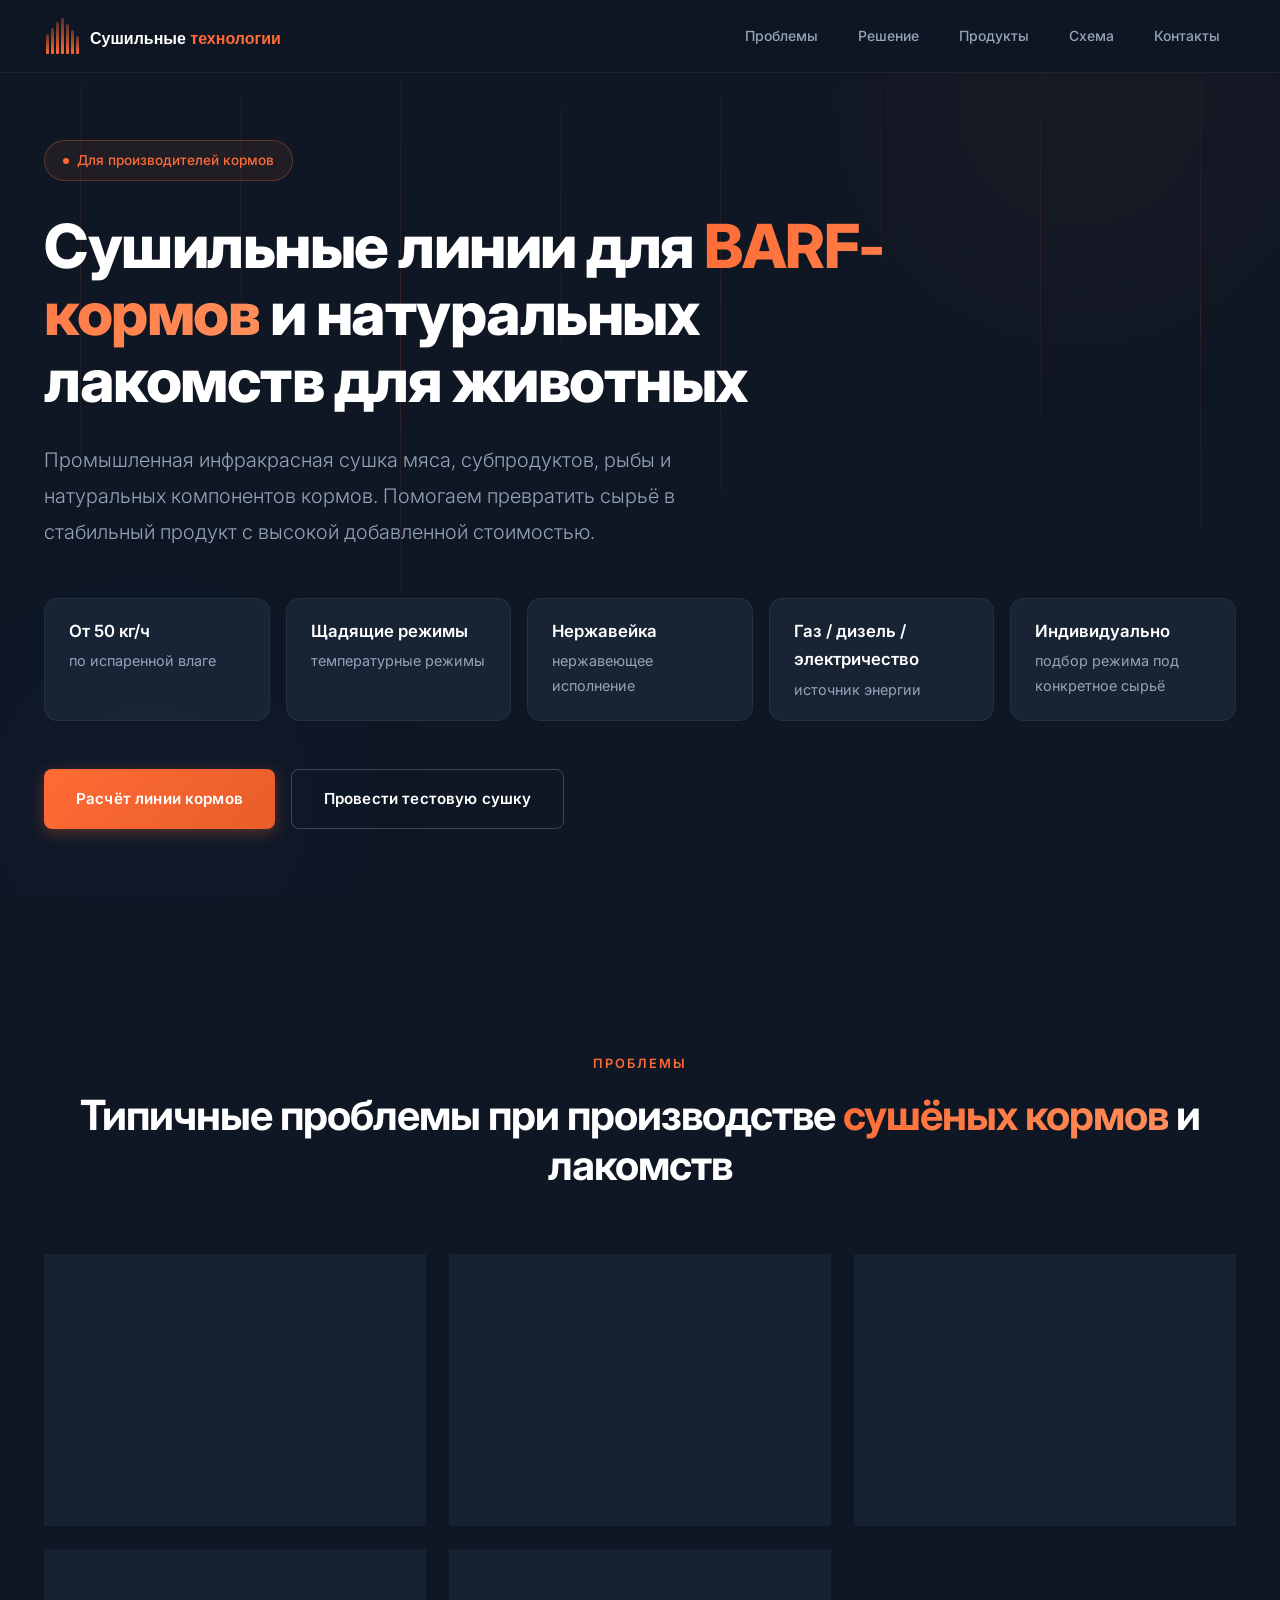
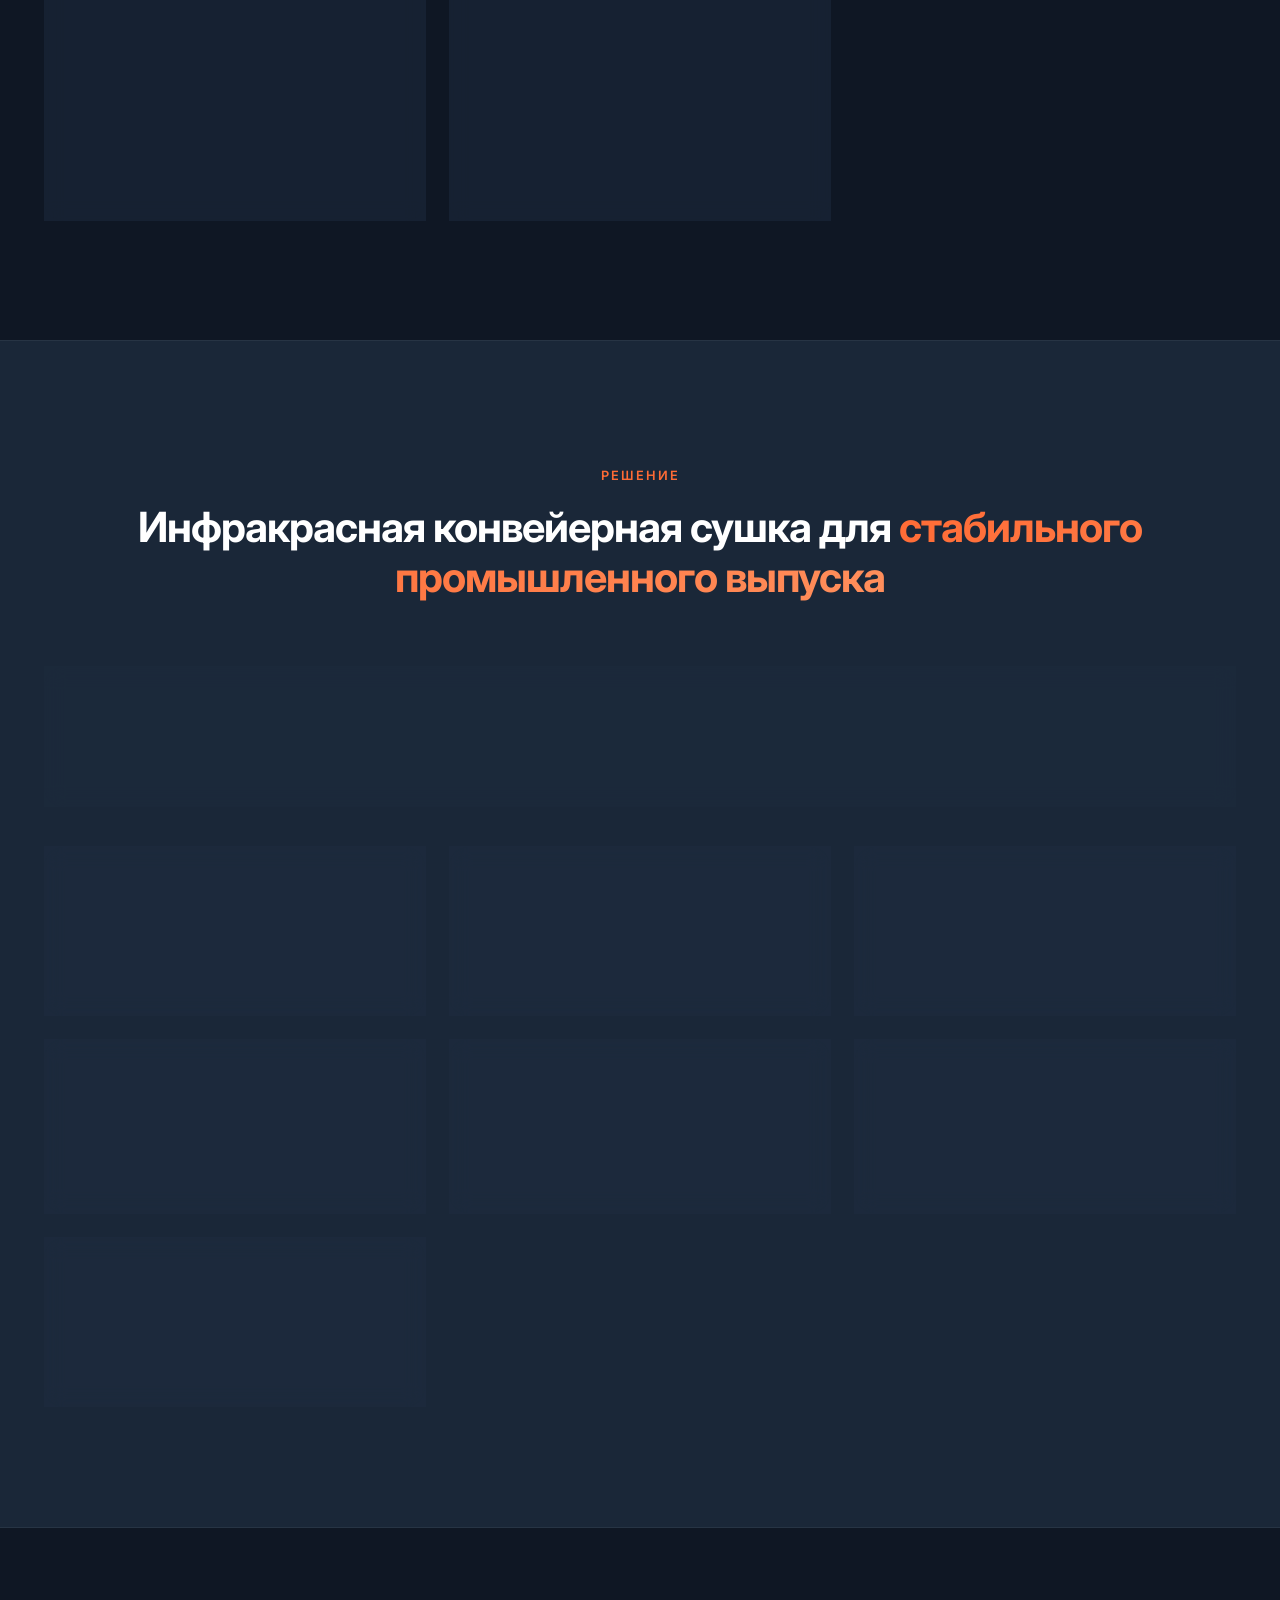
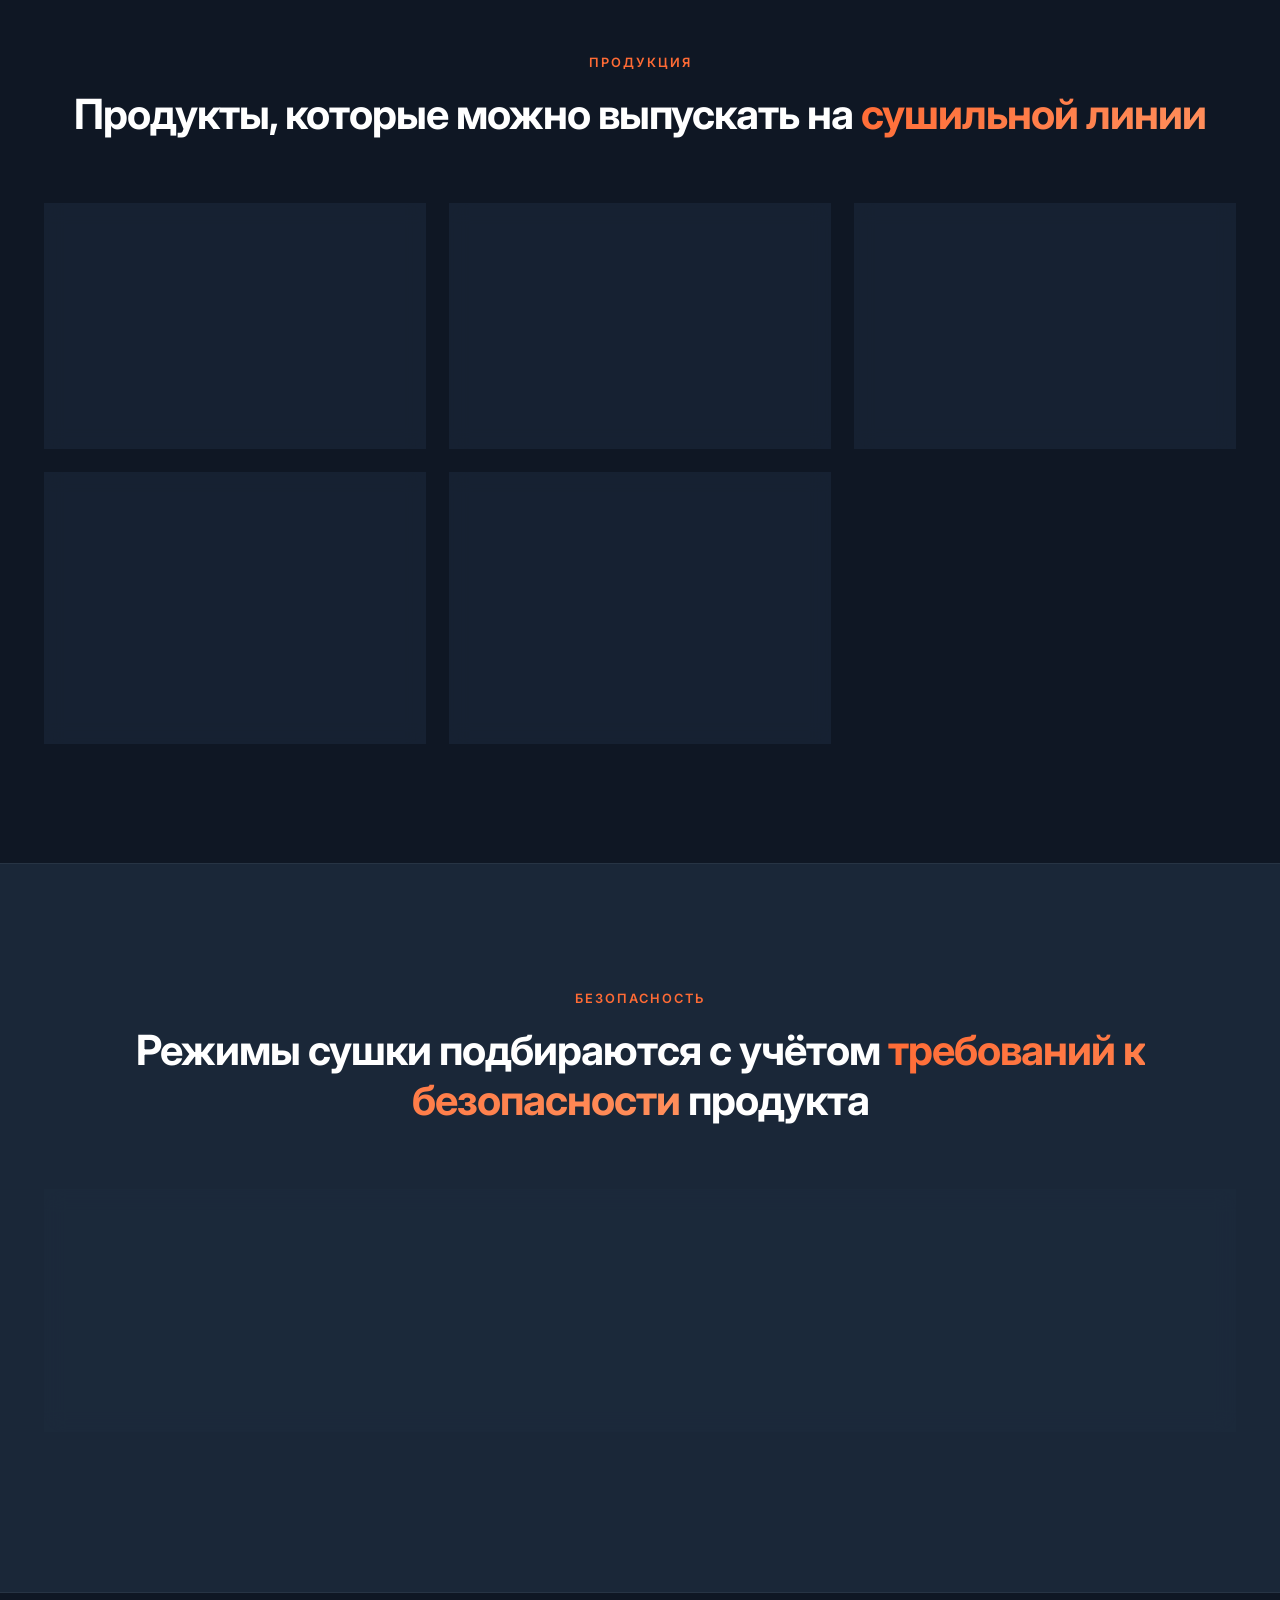
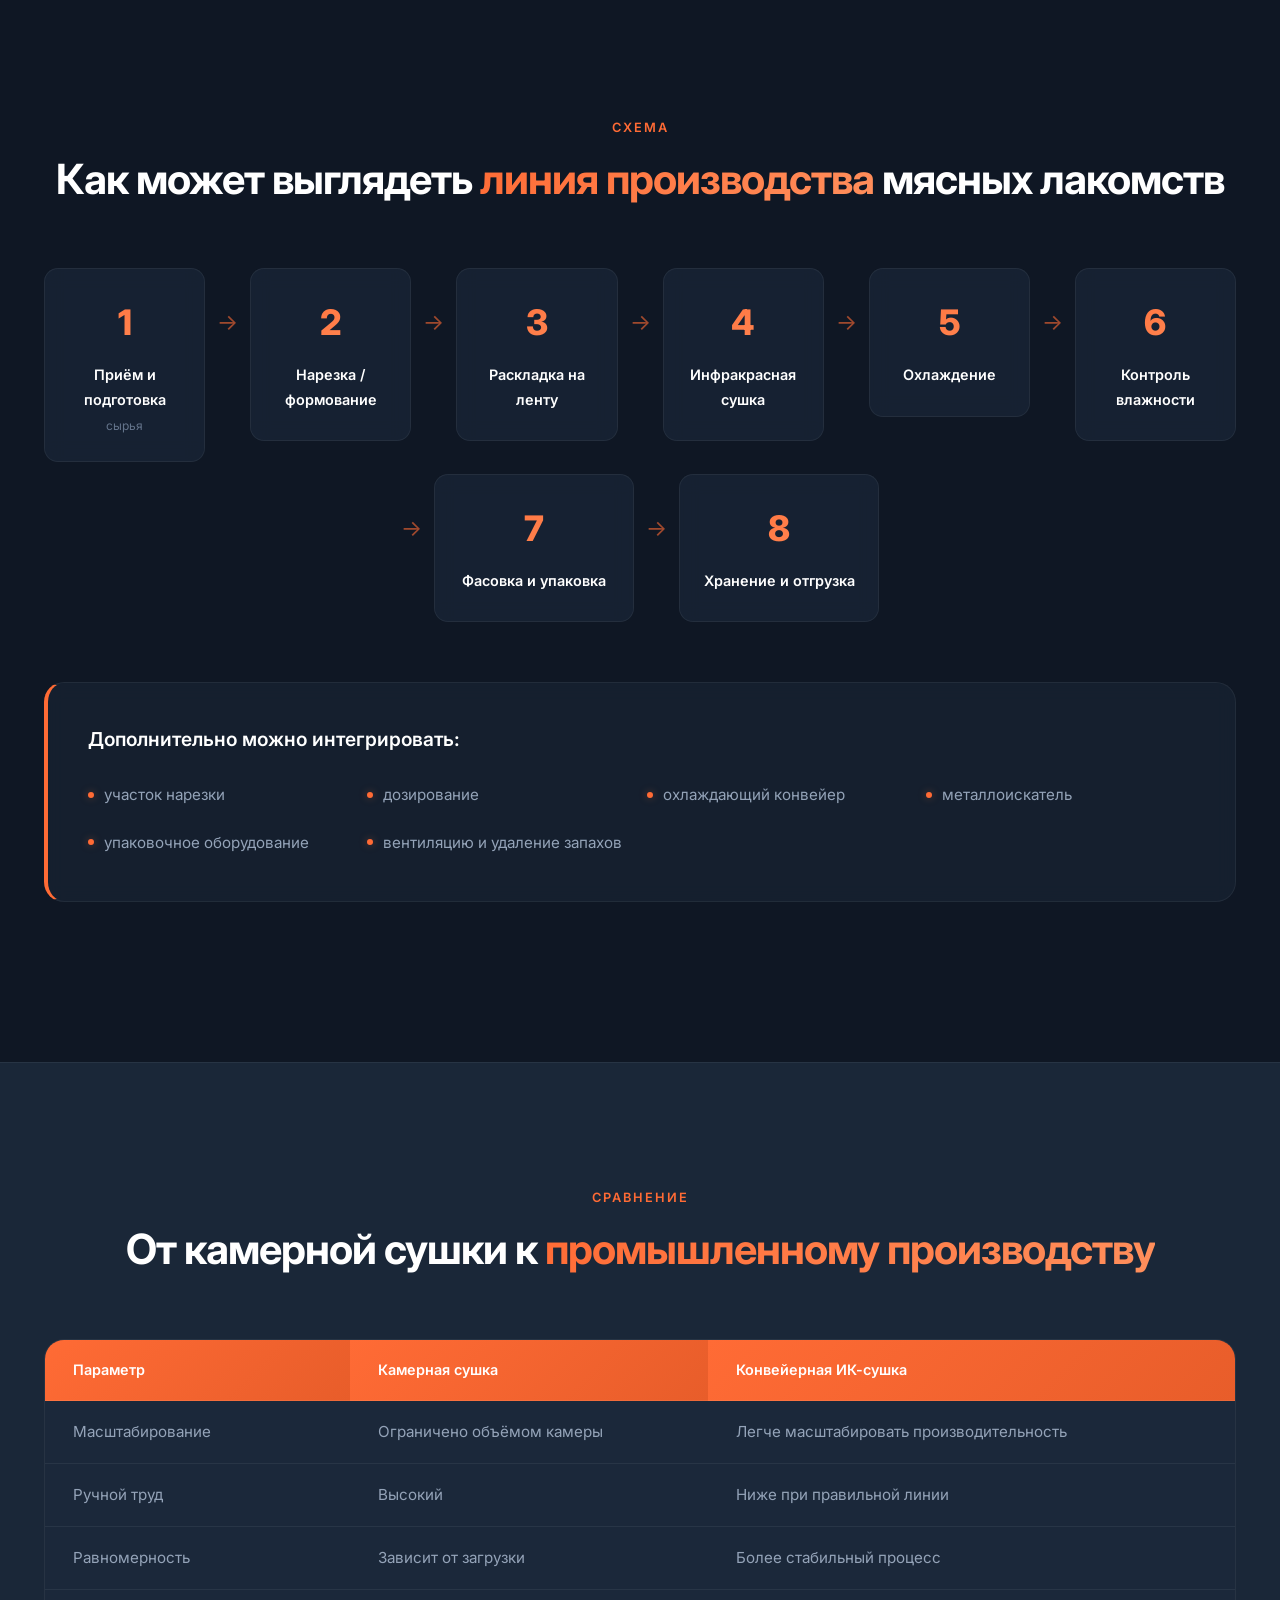
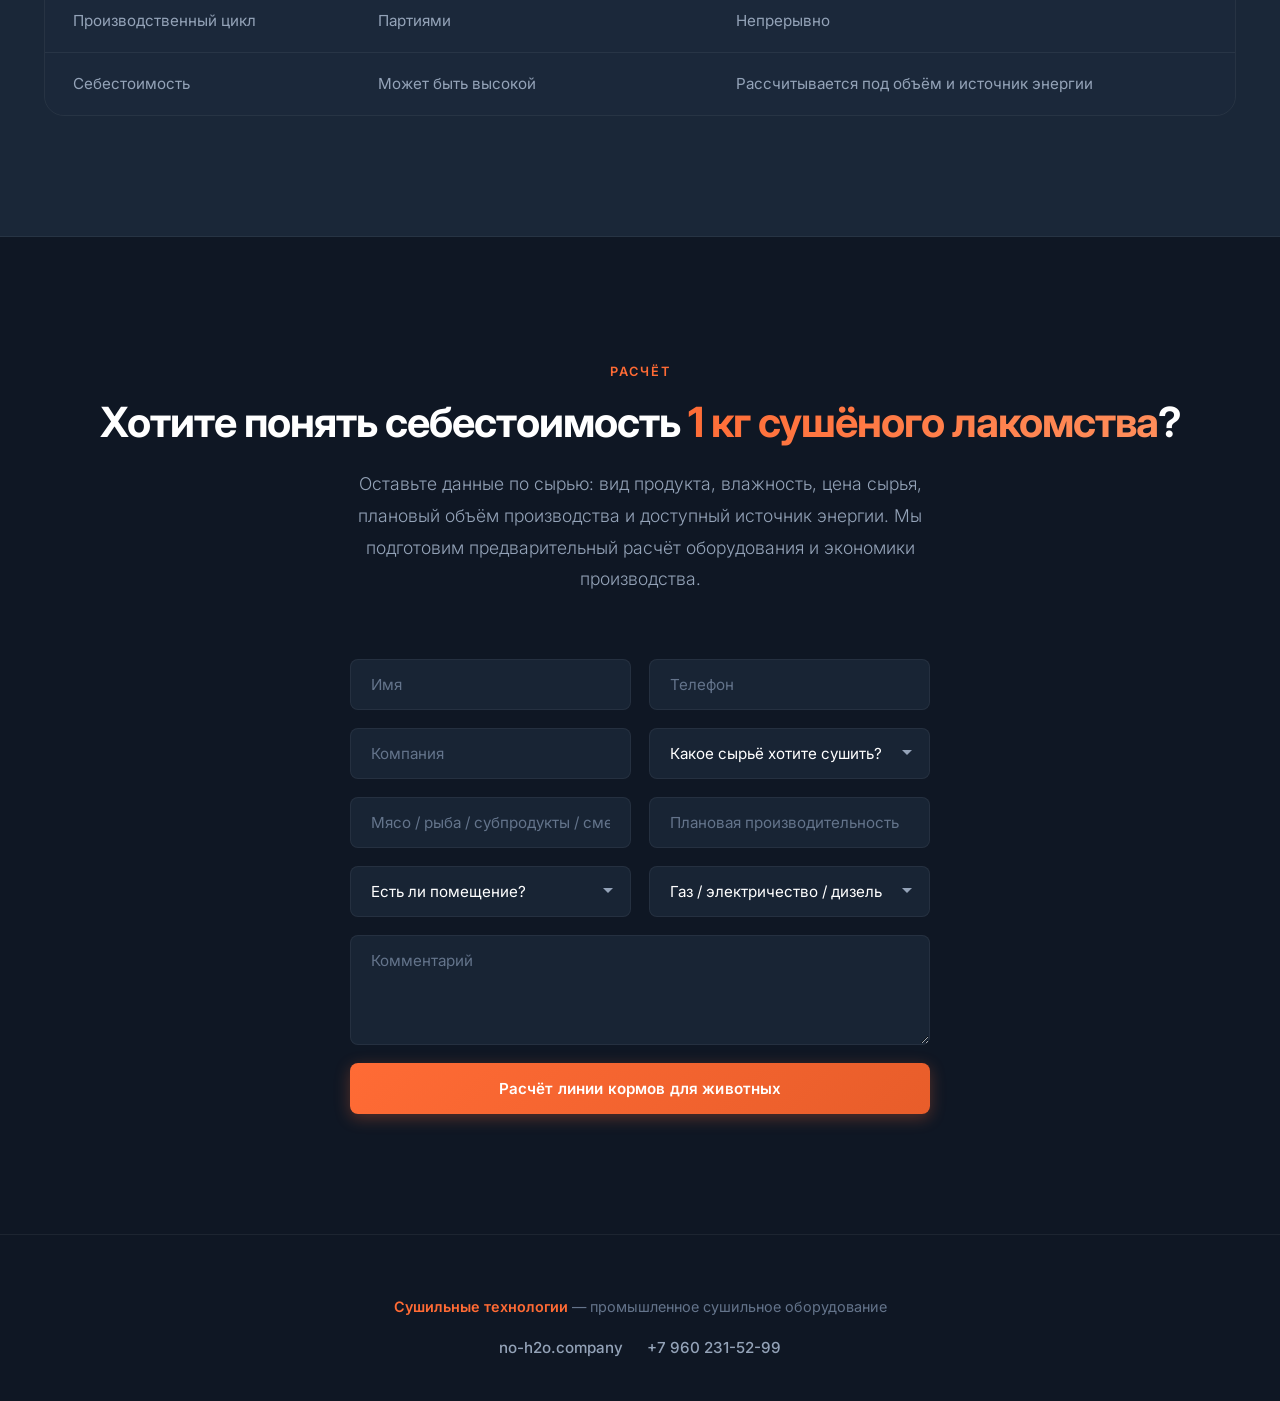
==== commit 92814898: "Fix HTML encoding corruption, restore UTF-8" ====
--- a/barf.html
+++ b/barf.html
@@ -1,13 +1,13 @@
-﻿<!DOCTYPE html>
+<!DOCTYPE html>
 <html lang="ru">
 <head>
   <meta charset="UTF-8">
   <meta name="viewport" content="width=device-width, initial-scale=1.0">
-  <title>РЎСѓС€РёР»СЊРЅС‹Рµ Р»РёРЅРёРё РґР»СЏ BARF-РєРѕСЂРјРѕРІ Рё Р»Р°РєРѕРјСЃС‚РІ РґР»СЏ Р¶РёРІРѕС‚РЅС‹С…</title>
+  <title>Сушильные линии для BARF-кормов и лакомств для животных</title>
   <link rel="stylesheet" href="css/style.css">
-  <meta name="description" content="РџСЂРѕРјС‹С€Р»РµРЅРЅР°СЏ РёРЅС„СЂР°РєСЂР°СЃРЅР°СЏ СЃСѓС€РєР° РјСЏСЃР°, СЃСѓР±РїСЂРѕРґСѓРєС‚РѕРІ, СЂС‹Р±С‹ РґР»СЏ РїСЂРѕРёР·РІРѕРґСЃС‚РІР° РЅР°С‚СѓСЂР°Р»СЊРЅС‹С… РєРѕСЂРјРѕРІ Рё Р»Р°РєРѕРјСЃС‚РІ РґР»СЏ Р¶РёРІРѕС‚РЅС‹С….">
-  <meta property="og:title" content="РЎСѓС€РёР»СЊРЅС‹Рµ Р»РёРЅРёРё РґР»СЏ BARF-РєРѕСЂРјРѕРІ Рё Р»Р°РєРѕРјСЃС‚РІ РґР»СЏ Р¶РёРІРѕС‚РЅС‹С…">
-  <meta property="og:description" content="РџСЂРѕРјС‹С€Р»РµРЅРЅР°СЏ РёРЅС„СЂР°РєСЂР°СЃРЅР°СЏ СЃСѓС€РєР° РјСЏСЃР°, СЃСѓР±РїСЂРѕРґСѓРєС‚РѕРІ, СЂС‹Р±С‹ РґР»СЏ РїСЂРѕРёР·РІРѕРґСЃС‚РІР° РЅР°С‚СѓСЂР°Р»СЊРЅС‹С… РєРѕСЂРјРѕРІ Рё Р»Р°РєРѕРјСЃС‚РІ РґР»СЏ Р¶РёРІРѕС‚РЅС‹С….">
+  <meta name="description" content="Промышленная инфракрасная сушка мяса, субпродуктов, рыбы для производства натуральных кормов и лакомств для животных.">
+  <meta property="og:title" content="Сушильные линии для BARF-кормов и лакомств для животных">
+  <meta property="og:description" content="Промышленная инфракрасная сушка мяса, субпродуктов, рыбы для производства натуральных кормов и лакомств для животных.">
   <meta property="og:type" content="website">
   <meta property="og:locale" content="ru_RU">
   <link rel="icon" type="image/svg+xml" href="favicon.svg">
@@ -19,89 +19,89 @@
     <div class="bg-gradient-orb bg-gradient-orb--2"></div>
     <div class="bg-lines-container"><div class="bg-line"></div><div class="bg-line"></div><div class="bg-line"></div><div class="bg-line"></div><div class="bg-line"></div><div class="bg-line"></div><div class="bg-line"></div><div class="bg-line"></div></div>
   </div>
-  <header class="header"><div class="container"><a href="/" class="logo"><img src="logo.svg" alt="РЎСѓС€РёР»СЊРЅС‹Рµ С‚РµС…РЅРѕР»РѕРіРёРё" class="logo__img"></a><nav><ul class="nav"><li><a href="#pains">РџСЂРѕР±Р»РµРјС‹</a></li><li><a href="#solution">Р РµС€РµРЅРёРµ</a></li><li><a href="#products">РџСЂРѕРґСѓРєС‚С‹</a></li><li><a href="#process">РЎС…РµРјР°</a></li><li><a href="#cta">РљРѕРЅС‚Р°РєС‚С‹</a></li></ul></nav>  <button class="nav-toggle" aria-label="РњРµРЅСЋ"><span class="nav-toggle__bar"></span><span class="nav-toggle__bar"></span><span class="nav-toggle__bar"></span></button></div></header>  <div class="nav-overlay"></div>
+  <header class="header"><div class="container"><a href="/" class="logo"><img src="logo.svg" alt="Сушильные технологии" class="logo__img"></a><nav><ul class="nav"><li><a href="#pains">Проблемы</a></li><li><a href="#solution">Решение</a></li><li><a href="#products">Продукты</a></li><li><a href="#process">Схема</a></li><li><a href="#cta">Контакты</a></li></ul></nav>  <button class="nav-toggle" aria-label="Меню"><span class="nav-toggle__bar"></span><span class="nav-toggle__bar"></span><span class="nav-toggle__bar"></span></button></div></header>  <div class="nav-overlay"></div>
   <main>
     <section class="hero"><div class="container">
-      <div class="hero__badge"><span class="hero__badge-dot"></span>Р”Р»СЏ РїСЂРѕРёР·РІРѕРґРёС‚РµР»РµР№ РєРѕСЂРјРѕРІ</div>
-      <h1>РЎСѓС€РёР»СЊРЅС‹Рµ Р»РёРЅРёРё РґР»СЏ <span>BARF-РєРѕСЂРјРѕРІ</span> Рё РЅР°С‚СѓСЂР°Р»СЊРЅС‹С… Р»Р°РєРѕРјСЃС‚РІ РґР»СЏ Р¶РёРІРѕС‚РЅС‹С…</h1>
-      <p class="hero__subtitle">РџСЂРѕРјС‹С€Р»РµРЅРЅР°СЏ РёРЅС„СЂР°РєСЂР°СЃРЅР°СЏ СЃСѓС€РєР° РјСЏСЃР°, СЃСѓР±РїСЂРѕРґСѓРєС‚РѕРІ, СЂС‹Р±С‹ Рё РЅР°С‚СѓСЂР°Р»СЊРЅС‹С… РєРѕРјРїРѕРЅРµРЅС‚РѕРІ РєРѕСЂРјРѕРІ. РџРѕРјРѕРіР°РµРј РїСЂРµРІСЂР°С‚РёС‚СЊ СЃС‹СЂСЊС‘ РІ СЃС‚Р°Р±РёР»СЊРЅС‹Р№ РїСЂРѕРґСѓРєС‚ СЃ РІС‹СЃРѕРєРѕР№ РґРѕР±Р°РІР»РµРЅРЅРѕР№ СЃС‚РѕРёРјРѕСЃС‚СЊСЋ.</p>
+      <div class="hero__badge"><span class="hero__badge-dot"></span>Для производителей кормов</div>
+      <h1>Сушильные линии для <span>BARF-кормов</span> и натуральных лакомств для животных</h1>
+      <p class="hero__subtitle">Промышленная инфракрасная сушка мяса, субпродуктов, рыбы и натуральных компонентов кормов. Помогаем превратить сырьё в стабильный продукт с высокой добавленной стоимостью.</p>
       <div class="hero__stats">
-        <div class="stat-item"><strong>РћС‚ 50 РєРі/С‡</strong>РїРѕ РёСЃРїР°СЂРµРЅРЅРѕР№ РІР»Р°РіРµ</div>
-        <div class="stat-item"><strong>Р©Р°РґСЏС‰РёРµ СЂРµР¶РёРјС‹</strong>С‚РµРјРїРµСЂР°С‚СѓСЂРЅС‹Рµ СЂРµР¶РёРјС‹</div>
-        <div class="stat-item"><strong>РќРµСЂР¶Р°РІРµР№РєР°</strong>РЅРµСЂР¶Р°РІРµСЋС‰РµРµ РёСЃРїРѕР»РЅРµРЅРёРµ</div>
-        <div class="stat-item"><strong>Р“Р°Р· / РґРёР·РµР»СЊ / СЌР»РµРєС‚СЂРёС‡РµСЃС‚РІРѕ</strong>РёСЃС‚РѕС‡РЅРёРє СЌРЅРµСЂРіРёРё</div>
-        <div class="stat-item"><strong>РРЅРґРёРІРёРґСѓР°Р»СЊРЅРѕ</strong>РїРѕРґР±РѕСЂ СЂРµР¶РёРјР° РїРѕРґ РєРѕРЅРєСЂРµС‚РЅРѕРµ СЃС‹СЂСЊС‘</div>
+        <div class="stat-item"><strong>От 50 кг/ч</strong>по испаренной влаге</div>
+        <div class="stat-item"><strong>Щадящие режимы</strong>температурные режимы</div>
+        <div class="stat-item"><strong>Нержавейка</strong>нержавеющее исполнение</div>
+        <div class="stat-item"><strong>Газ / дизель / электричество</strong>источник энергии</div>
+        <div class="stat-item"><strong>Индивидуально</strong>подбор режима под конкретное сырьё</div>
       </div>
-      <div class="btn-group"><a href="#cta" class="btn btn-primary">Р Р°СЃС‡С‘С‚ Р»РёРЅРёРё РєРѕСЂРјРѕРІ</a><a href="#cta" class="btn btn-outline">РџСЂРѕРІРµСЃС‚Рё С‚РµСЃС‚РѕРІСѓСЋ СЃСѓС€РєСѓ</a></div>
+      <div class="btn-group"><a href="#cta" class="btn btn-primary">Расчёт линии кормов</a><a href="#cta" class="btn btn-outline">Провести тестовую сушку</a></div>
     </div></section>
     <section class="section" id="pains"><div class="container">
-      <div class="section__header"><span class="section__badge">РџСЂРѕР±Р»РµРјС‹</span><h2 class="section__title">РўРёРїРёС‡РЅС‹Рµ РїСЂРѕР±Р»РµРјС‹ РїСЂРё РїСЂРѕРёР·РІРѕРґСЃС‚РІРµ <span>СЃСѓС€С‘РЅС‹С… РєРѕСЂРјРѕРІ</span> Рё Р»Р°РєРѕРјСЃС‚РІ</h2></div>
+      <div class="section__header"><span class="section__badge">Проблемы</span><h2 class="section__title">Типичные проблемы при производстве <span>сушёных кормов</span> и лакомств</h2></div>
       <div class="cards-grid">
-        <div class="card animate-on-scroll"><div class="card__icon"><svg viewBox="0 0 24 24"><path d="M10.29 3.86L1.82 18a2 2 0 0 0 1.71 3h16.94a2 2 0 0 0 1.71-3L13.71 3.86a2 2 0 0 0-3.42 0z"/><line x1="12" y1="9" x2="12" y2="13"/><line x1="12" y1="17" x2="12.01" y2="17"/></svg></div><h3 class="card__title">РќРµСЃС‚Р°Р±РёР»СЊРЅРѕРµ РєР°С‡РµСЃС‚РІРѕ</h3><p class="card__text">РџСЂРѕРґСѓРєС‚ РїРµСЂРµСЃСѓС€РёРІР°РµС‚СЃСЏ, РїРѕРґРіРѕСЂР°РµС‚, С‚РµРјРЅРµРµС‚ РёР»Рё РѕСЃС‚Р°С‘С‚СЃСЏ РІР»Р°Р¶РЅС‹Рј РІРЅСѓС‚СЂРё.</p></div>
-        <div class="card animate-on-scroll"><div class="card__icon"><svg viewBox="0 0 24 24"><circle cx="12" cy="12" r="10"/><polyline points="12 6 12 12 16 14"/></svg></div><h3 class="card__title">Р”РѕР»РіРёР№ С†РёРєР» СЃСѓС€РєРё</h3><p class="card__text">РљР°РјРµСЂРЅС‹Рµ СЃСѓС€РёР»РєРё РјРѕРіСѓС‚ РѕРіСЂР°РЅРёС‡РёРІР°С‚СЊ СЂРѕСЃС‚ РїСЂРѕРёР·РІРѕРґСЃС‚РІР° Рё С‚СЂРµР±РѕРІР°С‚СЊ Р±РѕР»СЊС€РѕРіРѕ РєРѕР»РёС‡РµСЃС‚РІР° СЂСѓС‡РЅРѕРіРѕ С‚СЂСѓРґР°.</p></div>
-        <div class="card animate-on-scroll"><div class="card__icon"><svg viewBox="0 0 24 24"><line x1="12" y1="1" x2="12" y2="23"/><path d="M17 5H9.5a3.5 3.5 0 0 0 0 7h5a3.5 3.5 0 0 1 0 7H6"/></svg></div><h3 class="card__title">Р’С‹СЃРѕРєР°СЏ СЃРµР±РµСЃС‚РѕРёРјРѕСЃС‚СЊ</h3><p class="card__text">Р­Р»РµРєС‚СЂРёС‡РµСЃРєР°СЏ СЃСѓС€РєР° Рё СЃСѓР±Р»РёРјР°С†РёСЏ РјРѕРіСѓС‚ Р±С‹С‚СЊ СЃР»РёС€РєРѕРј РґРѕСЂРѕРіРёРјРё РґР»СЏ РјР°СЃСЃРѕРІРѕРіРѕ РїСЂРѕРґСѓРєС‚Р°.</p></div>
-        <div class="card animate-on-scroll"><div class="card__icon"><svg viewBox="0 0 24 24"><rect x="2" y="6" width="20" height="12" rx="2"/><path d="M6 12h4"/><path d="M14 12h4"/></svg></div><h3 class="card__title">РЎР»РѕР¶РЅРѕСЃС‚Рё СЃ СЃР°РЅРёС‚Р°СЂРёРµР№</h3><p class="card__text">РњСЏСЃРЅРѕРµ Рё СЂС‹Р±РЅРѕРµ СЃС‹СЂСЊС‘ С‚СЂРµР±СѓРµС‚ РїСЂРѕРґСѓРјР°РЅРЅРѕР№ РєРѕРЅСЃС‚СЂСѓРєС†РёРё РѕР±РѕСЂСѓРґРѕРІР°РЅРёСЏ Рё СѓРґРѕР±РЅРѕР№ РѕС‡РёСЃС‚РєРё.</p></div>
-        <div class="card animate-on-scroll"><div class="card__icon"><svg viewBox="0 0 24 24"><path d="M16 16l3-8 3 8c-.87.65-1.92 1-3 1s-2.13-.35-3-1z"/><path d="M2 16l3-8 3 8c-.87.65-1.92 1-3 1s-2.13-.35-3-1z"/><line x1="7" y1="21" x2="17" y2="21"/><line x1="12" y1="3" x2="12" y2="21"/></svg></div><h3 class="card__title">РќРµРІРѕР·РјРѕР¶РЅРѕ РјР°СЃС€С‚Р°Р±РёСЂРѕРІР°С‚СЊСЃСЏ</h3><p class="card__text">Р СѓС‡РЅР°СЏ СЂР°СЃРєР»Р°РґРєР°, РЅРµСЂР°РІРЅРѕРјРµСЂРЅС‹Р№ СЂРµР·СѓР»СЊС‚Р°С‚ Рё РјР°Р»РµРЅСЊРєРёРµ РїР°СЂС‚РёРё РјРµС€Р°СЋС‚ РїРµСЂРµР№С‚Рё Рє РїСЂРѕРјС‹С€Р»РµРЅРЅРѕРјСѓ РѕР±СЉС‘РјСѓ.</p></div>
+        <div class="card animate-on-scroll"><div class="card__icon"><svg viewBox="0 0 24 24"><path d="M10.29 3.86L1.82 18a2 2 0 0 0 1.71 3h16.94a2 2 0 0 0 1.71-3L13.71 3.86a2 2 0 0 0-3.42 0z"/><line x1="12" y1="9" x2="12" y2="13"/><line x1="12" y1="17" x2="12.01" y2="17"/></svg></div><h3 class="card__title">Нестабильное качество</h3><p class="card__text">Продукт пересушивается, подгорает, темнеет или остаётся влажным внутри.</p></div>
+        <div class="card animate-on-scroll"><div class="card__icon"><svg viewBox="0 0 24 24"><circle cx="12" cy="12" r="10"/><polyline points="12 6 12 12 16 14"/></svg></div><h3 class="card__title">Долгий цикл сушки</h3><p class="card__text">Камерные сушилки могут ограничивать рост производства и требовать большого количества ручного труда.</p></div>
+        <div class="card animate-on-scroll"><div class="card__icon"><svg viewBox="0 0 24 24"><line x1="12" y1="1" x2="12" y2="23"/><path d="M17 5H9.5a3.5 3.5 0 0 0 0 7h5a3.5 3.5 0 0 1 0 7H6"/></svg></div><h3 class="card__title">Высокая себестоимость</h3><p class="card__text">Электрическая сушка и сублимация могут быть слишком дорогими для массового продукта.</p></div>
+        <div class="card animate-on-scroll"><div class="card__icon"><svg viewBox="0 0 24 24"><rect x="2" y="6" width="20" height="12" rx="2"/><path d="M6 12h4"/><path d="M14 12h4"/></svg></div><h3 class="card__title">Сложности с санитарией</h3><p class="card__text">Мясное и рыбное сырьё требует продуманной конструкции оборудования и удобной очистки.</p></div>
+        <div class="card animate-on-scroll"><div class="card__icon"><svg viewBox="0 0 24 24"><path d="M16 16l3-8 3 8c-.87.65-1.92 1-3 1s-2.13-.35-3-1z"/><path d="M2 16l3-8 3 8c-.87.65-1.92 1-3 1s-2.13-.35-3-1z"/><line x1="7" y1="21" x2="17" y2="21"/><line x1="12" y1="3" x2="12" y2="21"/></svg></div><h3 class="card__title">Невозможно масштабироваться</h3><p class="card__text">Ручная раскладка, неравномерный результат и маленькие партии мешают перейти к промышленному объёму.</p></div>
       </div>
     </div></section>
     <section class="section section--dark" id="solution"><div class="container">
-      <div class="section__header"><span class="section__badge">Р РµС€РµРЅРёРµ</span><h2 class="section__title">РРЅС„СЂР°РєСЂР°СЃРЅР°СЏ РєРѕРЅРІРµР№РµСЂРЅР°СЏ СЃСѓС€РєР° РґР»СЏ <span>СЃС‚Р°Р±РёР»СЊРЅРѕРіРѕ РїСЂРѕРјС‹С€Р»РµРЅРЅРѕРіРѕ РІС‹РїСѓСЃРєР°</span></h2></div>
-      <div class="info-block animate-on-scroll"><p class="info-block__text">РРљ-СЃСѓС€РёР»СЊРЅС‹Рµ СѓСЃС‚Р°РЅРѕРІРєРё РїРѕР·РІРѕР»СЏСЋС‚ РѕСЂРіР°РЅРёР·РѕРІР°С‚СЊ РЅРµРїСЂРµСЂС‹РІРЅС‹Р№ РїСЂРѕС†РµСЃСЃ СЃСѓС€РєРё РјСЏСЃРЅРѕРіРѕ, СЂС‹Р±РЅРѕРіРѕ Рё СЃРјРµС€Р°РЅРЅРѕРіРѕ СЃС‹СЂСЊСЏ. РћР±РѕСЂСѓРґРѕРІР°РЅРёРµ РїРѕРґР±РёСЂР°РµС‚СЃСЏ РїРѕРґ С„РѕСЂРјСѓ РїСЂРѕРґСѓРєС‚Р°, С‚РѕР»С‰РёРЅСѓ РЅР°СЂРµР·РєРё, РІР»Р°Р¶РЅРѕСЃС‚СЊ, С‚СЂРµР±СѓРµРјСѓСЋ С‚РµРєСЃС‚СѓСЂСѓ Рё РїР»Р°РЅРѕРІСѓСЋ РїСЂРѕРёР·РІРѕРґРёС‚РµР»СЊРЅРѕСЃС‚СЊ.</p></div>
+      <div class="section__header"><span class="section__badge">Решение</span><h2 class="section__title">Инфракрасная конвейерная сушка для <span>стабильного промышленного выпуска</span></h2></div>
+      <div class="info-block animate-on-scroll"><p class="info-block__text">ИК-сушильные установки позволяют организовать непрерывный процесс сушки мясного, рыбного и смешанного сырья. Оборудование подбирается под форму продукта, толщину нарезки, влажность, требуемую текстуру и плановую производительность.</p></div>
       <div class="cards-grid" style="margin-top:40px;">
-        <div class="card animate-on-scroll"><h3 class="card__title">Р Р°РІРЅРѕРјРµСЂРЅР°СЏ СЃСѓС€РєР°</h3><p class="card__text">РЎС‚Р°Р±РёР»СЊРЅС‹Р№ СЂРµР·СѓР»СЊС‚Р°С‚ РЅР° РІСЃС‘Рј РїСЂРѕС‚СЏР¶РµРЅРёРё Р»РµРЅС‚С‹</p></div>
-        <div class="card animate-on-scroll"><h3 class="card__title">РЎС‚Р°Р±РёР»СЊРЅРѕРµ РєР°С‡РµСЃС‚РІРѕ РїР°СЂС‚РёРё</h3><p class="card__text">РџРѕРІС‚РѕСЂСЏРµРјС‹Р№ СЂРµР·СѓР»СЊС‚Р°С‚ РѕС‚ РїР°СЂС‚РёРё Рє РїР°СЂС‚РёРё</p></div>
-        <div class="card animate-on-scroll"><h3 class="card__title">РќРµРїСЂРµСЂС‹РІРЅРѕРµ РїСЂРѕРёР·РІРѕРґСЃС‚РІРѕ</h3><p class="card__text">РљРѕРЅРІРµР№РµСЂРЅС‹Р№ РїСЂРѕС†РµСЃСЃ Р±РµР· РїСЂРѕСЃС‚РѕРµРІ</p></div>
-        <div class="card animate-on-scroll"><h3 class="card__title">РЎРЅРёР¶РµРЅРёРµ СЂСѓС‡РЅРѕРіРѕ С‚СЂСѓРґР°</h3><p class="card__text">РђРІС‚РѕРјР°С‚РёР·Р°С†РёСЏ РєР»СЋС‡РµРІС‹С… РѕРїРµСЂР°С†РёР№</p></div>
-        <div class="card animate-on-scroll"><h3 class="card__title">РџРѕРґР±РѕСЂ С‚РµРјРїРµСЂР°С‚СѓСЂРЅРѕРіРѕ РїСЂРѕС„РёР»СЏ</h3><p class="card__text">РРЅРґРёРІРёРґСѓР°Р»СЊРЅС‹Рµ РЅР°СЃС‚СЂРѕР№РєРё РїРѕРґ СЃС‹СЂСЊС‘</p></div>
-        <div class="card animate-on-scroll"><h3 class="card__title">РЎРѕС…СЂР°РЅРµРЅРёРµ Р°СЂРѕРјР°С‚Р°</h3><p class="card__text">Р•СЃС‚РµСЃС‚РІРµРЅРЅС‹Р№ Р°СЂРѕРјР°С‚ Рё РїСЂРёРІР»РµРєР°С‚РµР»СЊРЅС‹Р№ РІРЅРµС€РЅРёР№ РІРёРґ</p></div>
-        <div class="card animate-on-scroll"><h3 class="card__title">РРЅС‚РµРіСЂР°С†РёСЏ</h3><p class="card__text">Р’РѕР·РјРѕР¶РЅРѕСЃС‚СЊ РёРЅС‚РµРіСЂР°С†РёРё СЃ СѓС‡Р°СЃС‚РєР°РјРё РЅР°СЂРµР·РєРё, РѕС…Р»Р°Р¶РґРµРЅРёСЏ Рё СѓРїР°РєРѕРІРєРё</p></div>
+        <div class="card animate-on-scroll"><h3 class="card__title">Равномерная сушка</h3><p class="card__text">Стабильный результат на всём протяжении ленты</p></div>
+        <div class="card animate-on-scroll"><h3 class="card__title">Стабильное качество партии</h3><p class="card__text">Повторяемый результат от партии к партии</p></div>
+        <div class="card animate-on-scroll"><h3 class="card__title">Непрерывное производство</h3><p class="card__text">Конвейерный процесс без простоев</p></div>
+        <div class="card animate-on-scroll"><h3 class="card__title">Снижение ручного труда</h3><p class="card__text">Автоматизация ключевых операций</p></div>
+        <div class="card animate-on-scroll"><h3 class="card__title">Подбор температурного профиля</h3><p class="card__text">Индивидуальные настройки под сырьё</p></div>
+        <div class="card animate-on-scroll"><h3 class="card__title">Сохранение аромата</h3><p class="card__text">Естественный аромат и привлекательный внешний вид</p></div>
+        <div class="card animate-on-scroll"><h3 class="card__title">Интеграция</h3><p class="card__text">Возможность интеграции с участками нарезки, охлаждения и упаковки</p></div>
       </div>
     </div></section>
     <section class="section" id="products"><div class="container">
-      <div class="section__header"><span class="section__badge">РџСЂРѕРґСѓРєС†РёСЏ</span><h2 class="section__title">РџСЂРѕРґСѓРєС‚С‹, РєРѕС‚РѕСЂС‹Рµ РјРѕР¶РЅРѕ РІС‹РїСѓСЃРєР°С‚СЊ РЅР° <span>СЃСѓС€РёР»СЊРЅРѕР№ Р»РёРЅРёРё</span></h2></div>
+      <div class="section__header"><span class="section__badge">Продукция</span><h2 class="section__title">Продукты, которые можно выпускать на <span>сушильной линии</span></h2></div>
       <div class="cards-grid">
-        <div class="card animate-on-scroll"><div class="card__icon"><svg viewBox="0 0 24 24"><circle cx="12" cy="12" r="3"/><path d="M12 2C8 2 5 5 5 9c0 3 2 5 4 6v6a2 2 0 0 0 4 0v-6c2-1 4-3 4-6 0-4-3-7-7-7z"/></svg></div><h3 class="card__title">РњСЏСЃРЅС‹Рµ С‡РёРїСЃС‹</h3><p class="card__text">РўРѕРЅРєРёРµ Р»РѕРјС‚РёРєРё РјСЏСЃР°, РїС‚РёС†С‹ РёР»Рё СЃСѓР±РїСЂРѕРґСѓРєС‚РѕРІ РґР»СЏ СЃРѕР±Р°Рє Рё РєРѕС€РµРє.</p></div>
-        <div class="card animate-on-scroll"><div class="card__icon"><svg viewBox="0 0 24 24"><path d="M20.84 4.61a5.5 5.5 0 0 0-7.78 0L12 5.67l-1.06-1.06a5.5 5.5 0 0 0-7.78 7.78l1.06 1.06L12 21.23l7.78-7.78 1.06-1.06a5.5 5.5 0 0 0 0-7.78z"/></svg></div><h3 class="card__title">РќР°С‚СѓСЂР°Р»СЊРЅС‹Рµ Р»Р°РєРѕРјСЃС‚РІР°</h3><p class="card__text">Р›С‘РіРєРѕРµ, РїРµС‡РµРЅСЊ, СЃРµСЂРґС†Рµ, СЂСѓР±РµС†, С‚СЂР°С…РµСЏ, СѓС€Рё, Р¶РёР»С‹ Рё РґСЂСѓРіРёРµ РїСЂРѕРґСѓРєС‚С‹.</p></div>
-        <div class="card animate-on-scroll"><div class="card__icon"><svg viewBox="0 0 24 24"><path d="M16.69 11.04A11 11 0 0 1 20 12v-2c0-4-3-7-7-7H5v6.5"/><path d="M2 12s4-3 8-3 8 3 8 3-4 3-8 3-8-3-8-3z"/><circle cx="14" cy="12" r="1" fill="currentColor"/></svg></div><h3 class="card__title">Р С‹Р±РЅС‹Рµ Р»Р°РєРѕРјСЃС‚РІР°</h3><p class="card__text">Р С‹Р±Р°, СЂС‹Р±РЅР°СЏ РєРѕР¶Р°, С„РёР»Рµ, СЃРЅРµРєРё РёР· РјРѕСЂРµРїСЂРѕРґСѓРєС‚РѕРІ.</p></div>
-        <div class="card animate-on-scroll"><div class="card__icon"><svg viewBox="0 0 24 24"><path d="M12 2a10 10 0 1 0 10 10A10 10 0 0 0 12 2zm0 16a6 6 0 1 1 6-6 6 6 0 0 1-6 6z"/><path d="M12 8v4l3 3"/></svg></div><h3 class="card__title">РљРѕРјРїРѕРЅРµРЅС‚С‹ BARF-СЂР°С†РёРѕРЅРѕРІ</h3><p class="card__text">РЎСѓС€С‘РЅС‹Рµ РјСЏСЃРЅС‹Рµ, СЂС‹Р±РЅС‹Рµ, РѕРІРѕС‰РЅС‹Рµ Рё С‚СЂР°РІСЏРЅС‹Рµ РєРѕРјРїРѕРЅРµРЅС‚С‹ РґР»СЏ РєРѕСЂРјРѕРІС‹С… СЃРјРµСЃРµР№.</p></div>
-        <div class="card animate-on-scroll"><div class="card__icon"><svg viewBox="0 0 24 24"><path d="M11 20A7 7 0 0 1 9.8 6.1C15.5 5 17 4.48 19 2c1 2 2 4.18 2 8 0 5.5-4.78 10-10 10z"/><path d="M2 21c0-3 1.85-5.36 5.08-6"/></svg></div><h3 class="card__title">Р¤СѓРЅРєС†РёРѕРЅР°Р»СЊРЅС‹Рµ РґРѕР±Р°РІРєРё</h3><p class="card__text">РЎСѓС€С‘РЅС‹Рµ РѕРІРѕС‰Рё, СЏРіРѕРґС‹, Р·РµР»РµРЅСЊ, РІРѕРґРѕСЂРѕСЃР»Рё Рё СЂР°СЃС‚РёС‚РµР»СЊРЅС‹Рµ РєРѕРјРїРѕРЅРµРЅС‚С‹.</p></div>
+        <div class="card animate-on-scroll"><div class="card__icon"><svg viewBox="0 0 24 24"><circle cx="12" cy="12" r="3"/><path d="M12 2C8 2 5 5 5 9c0 3 2 5 4 6v6a2 2 0 0 0 4 0v-6c2-1 4-3 4-6 0-4-3-7-7-7z"/></svg></div><h3 class="card__title">Мясные чипсы</h3><p class="card__text">Тонкие ломтики мяса, птицы или субпродуктов для собак и кошек.</p></div>
+        <div class="card animate-on-scroll"><div class="card__icon"><svg viewBox="0 0 24 24"><path d="M20.84 4.61a5.5 5.5 0 0 0-7.78 0L12 5.67l-1.06-1.06a5.5 5.5 0 0 0-7.78 7.78l1.06 1.06L12 21.23l7.78-7.78 1.06-1.06a5.5 5.5 0 0 0 0-7.78z"/></svg></div><h3 class="card__title">Натуральные лакомства</h3><p class="card__text">Лёгкое, печень, сердце, рубец, трахея, уши, жилы и другие продукты.</p></div>
+        <div class="card animate-on-scroll"><div class="card__icon"><svg viewBox="0 0 24 24"><path d="M16.69 11.04A11 11 0 0 1 20 12v-2c0-4-3-7-7-7H5v6.5"/><path d="M2 12s4-3 8-3 8 3 8 3-4 3-8 3-8-3-8-3z"/><circle cx="14" cy="12" r="1" fill="currentColor"/></svg></div><h3 class="card__title">Рыбные лакомства</h3><p class="card__text">Рыба, рыбная кожа, филе, снеки из морепродуктов.</p></div>
+        <div class="card animate-on-scroll"><div class="card__icon"><svg viewBox="0 0 24 24"><path d="M12 2a10 10 0 1 0 10 10A10 10 0 0 0 12 2zm0 16a6 6 0 1 1 6-6 6 6 0 0 1-6 6z"/><path d="M12 8v4l3 3"/></svg></div><h3 class="card__title">Компоненты BARF-рационов</h3><p class="card__text">Сушёные мясные, рыбные, овощные и травяные компоненты для кормовых смесей.</p></div>
+        <div class="card animate-on-scroll"><div class="card__icon"><svg viewBox="0 0 24 24"><path d="M11 20A7 7 0 0 1 9.8 6.1C15.5 5 17 4.48 19 2c1 2 2 4.18 2 8 0 5.5-4.78 10-10 10z"/><path d="M2 21c0-3 1.85-5.36 5.08-6"/></svg></div><h3 class="card__title">Функциональные добавки</h3><p class="card__text">Сушёные овощи, ягоды, зелень, водоросли и растительные компоненты.</p></div>
       </div>
     </div></section>
     <section class="section section--dark"><div class="container">
-      <div class="section__header"><span class="section__badge">Р‘РµР·РѕРїР°СЃРЅРѕСЃС‚СЊ</span><h2 class="section__title">Р РµР¶РёРјС‹ СЃСѓС€РєРё РїРѕРґР±РёСЂР°СЋС‚СЃСЏ СЃ СѓС‡С‘С‚РѕРј <span>С‚СЂРµР±РѕРІР°РЅРёР№ Рє Р±РµР·РѕРїР°СЃРЅРѕСЃС‚Рё</span> РїСЂРѕРґСѓРєС‚Р°</h2></div>
-      <div class="info-block"><p class="info-block__text">Р”Р»СЏ РјСЏСЃРЅРѕРіРѕ Рё СЂС‹Р±РЅРѕРіРѕ СЃС‹СЂСЊСЏ РІР°Р¶РЅРѕ РЅРµ С‚РѕР»СЊРєРѕ РІС‹СЃСѓС€РёС‚СЊ РїСЂРѕРґСѓРєС‚, РЅРѕ Рё РѕР±РµСЃРїРµС‡РёС‚СЊ СЃС‚Р°Р±РёР»СЊРЅРѕСЃС‚СЊ, РєРѕРЅС‚СЂРѕР»РёСЂСѓРµРјСѓСЋ РІР»Р°Р¶РЅРѕСЃС‚СЊ Рё СЃРѕРѕС‚РІРµС‚СЃС‚РІРёРµ С‚СЂРµР±РѕРІР°РЅРёСЏРј РїСЂРѕРёР·РІРѕРґСЃС‚РІР° РєРѕСЂРјРѕРІ. РњС‹ РїРѕРґР±РёСЂР°РµРј С‚РµРјРїРµСЂР°С‚СѓСЂРЅРѕ-РІСЂРµРјРµРЅРЅС‹Рµ СЂРµР¶РёРјС‹, РєРѕРЅС„РёРіСѓСЂР°С†РёСЋ РѕР±РѕСЂСѓРґРѕРІР°РЅРёСЏ Рё СЃР°РЅРёС‚Р°СЂРЅРѕРµ РёСЃРїРѕР»РЅРµРЅРёРµ РїРѕРґ РІР°С€Сѓ Р·Р°РґР°С‡Сѓ.</p><p class="info-block__text" style="margin-top:16px;color:var(--text-primary);font-weight:500;">Р¤РёРЅР°Р»СЊРЅС‹Рµ СЂРµР¶РёРјС‹ Рё СЃСЂРѕРє С…СЂР°РЅРµРЅРёСЏ РіРѕС‚РѕРІРѕРіРѕ РїСЂРѕРґСѓРєС‚Р° РґРѕР»Р¶РЅС‹ РїРѕРґС‚РІРµСЂР¶РґР°С‚СЊСЃСЏ Р»Р°Р±РѕСЂР°С‚РѕСЂРЅС‹РјРё Р°РЅР°Р»РёР·Р°РјРё Рё РІР°С€РµР№ СЃРёСЃС‚РµРјРѕР№ РєРѕРЅС‚СЂРѕР»СЏ РєР°С‡РµСЃС‚РІР°.</p></div>
+      <div class="section__header"><span class="section__badge">Безопасность</span><h2 class="section__title">Режимы сушки подбираются с учётом <span>требований к безопасности</span> продукта</h2></div>
+      <div class="info-block"><p class="info-block__text">Для мясного и рыбного сырья важно не только высушить продукт, но и обеспечить стабильность, контролируемую влажность и соответствие требованиям производства кормов. Мы подбираем температурно-временные режимы, конфигурацию оборудования и санитарное исполнение под вашу задачу.</p><p class="info-block__text" style="margin-top:16px;color:var(--text-primary);font-weight:500;">Финальные режимы и срок хранения готового продукта должны подтверждаться лабораторными анализами и вашей системой контроля качества.</p></div>
     </div></section>
     <section class="section" id="process"><div class="container">
-      <div class="section__header"><span class="section__badge">РЎС…РµРјР°</span><h2 class="section__title">РљР°Рє РјРѕР¶РµС‚ РІС‹РіР»СЏРґРµС‚СЊ <span>Р»РёРЅРёСЏ РїСЂРѕРёР·РІРѕРґСЃС‚РІР°</span> РјСЏСЃРЅС‹С… Р»Р°РєРѕРјСЃС‚РІ</h2></div>
+      <div class="section__header"><span class="section__badge">Схема</span><h2 class="section__title">Как может выглядеть <span>линия производства</span> мясных лакомств</h2></div>
       <div class="process-flow">
-        <div class="process-step"><div class="process-step__number">1</div><div class="process-step__title">РџСЂРёС‘Рј Рё РїРѕРґРіРѕС‚РѕРІРєР°</div><div class="process-step__desc">СЃС‹СЂСЊСЏ</div></div><div class="process-arrow">в†’</div>
-        <div class="process-step"><div class="process-step__number">2</div><div class="process-step__title">РќР°СЂРµР·РєР° / С„РѕСЂРјРѕРІР°РЅРёРµ</div></div><div class="process-arrow">в†’</div>
-        <div class="process-step"><div class="process-step__number">3</div><div class="process-step__title">Р Р°СЃРєР»Р°РґРєР° РЅР° Р»РµРЅС‚Сѓ</div></div><div class="process-arrow">в†’</div>
-        <div class="process-step"><div class="process-step__number">4</div><div class="process-step__title">РРЅС„СЂР°РєСЂР°СЃРЅР°СЏ СЃСѓС€РєР°</div></div><div class="process-arrow">в†’</div>
-        <div class="process-step"><div class="process-step__number">5</div><div class="process-step__title">РћС…Р»Р°Р¶РґРµРЅРёРµ</div></div><div class="process-arrow">в†’</div>
-        <div class="process-step"><div class="process-step__number">6</div><div class="process-step__title">РљРѕРЅС‚СЂРѕР»СЊ РІР»Р°Р¶РЅРѕСЃС‚Рё</div></div><div class="process-arrow">в†’</div>
-        <div class="process-step"><div class="process-step__number">7</div><div class="process-step__title">Р¤Р°СЃРѕРІРєР° Рё СѓРїР°РєРѕРІРєР°</div></div><div class="process-arrow">в†’</div>
-        <div class="process-step"><div class="process-step__number">8</div><div class="process-step__title">РҐСЂР°РЅРµРЅРёРµ Рё РѕС‚РіСЂСѓР·РєР°</div></div>
+        <div class="process-step"><div class="process-step__number">1</div><div class="process-step__title">Приём и подготовка</div><div class="process-step__desc">сырья</div></div><div class="process-arrow">→</div>
+        <div class="process-step"><div class="process-step__number">2</div><div class="process-step__title">Нарезка / формование</div></div><div class="process-arrow">→</div>
+        <div class="process-step"><div class="process-step__number">3</div><div class="process-step__title">Раскладка на ленту</div></div><div class="process-arrow">→</div>
+        <div class="process-step"><div class="process-step__number">4</div><div class="process-step__title">Инфракрасная сушка</div></div><div class="process-arrow">→</div>
+        <div class="process-step"><div class="process-step__number">5</div><div class="process-step__title">Охлаждение</div></div><div class="process-arrow">→</div>
+        <div class="process-step"><div class="process-step__number">6</div><div class="process-step__title">Контроль влажности</div></div><div class="process-arrow">→</div>
+        <div class="process-step"><div class="process-step__number">7</div><div class="process-step__title">Фасовка и упаковка</div></div><div class="process-arrow">→</div>
+        <div class="process-step"><div class="process-step__number">8</div><div class="process-step__title">Хранение и отгрузка</div></div>
       </div>
-      <div class="info-block" style="margin-top:60px;"><h3 class="info-block__title">Р”РѕРїРѕР»РЅРёС‚РµР»СЊРЅРѕ РјРѕР¶РЅРѕ РёРЅС‚РµРіСЂРёСЂРѕРІР°С‚СЊ:</h3><ul class="info-block__list"><li>СѓС‡Р°СЃС‚РѕРє РЅР°СЂРµР·РєРё</li><li>РґРѕР·РёСЂРѕРІР°РЅРёРµ</li><li>РѕС…Р»Р°Р¶РґР°СЋС‰РёР№ РєРѕРЅРІРµР№РµСЂ</li><li>РјРµС‚Р°Р»Р»РѕРёСЃРєР°С‚РµР»СЊ</li><li>СѓРїР°РєРѕРІРѕС‡РЅРѕРµ РѕР±РѕСЂСѓРґРѕРІР°РЅРёРµ</li><li>РІРµРЅС‚РёР»СЏС†РёСЋ Рё СѓРґР°Р»РµРЅРёРµ Р·Р°РїР°С…РѕРІ</li></ul></div>
+      <div class="info-block" style="margin-top:60px;"><h3 class="info-block__title">Дополнительно можно интегрировать:</h3><ul class="info-block__list"><li>участок нарезки</li><li>дозирование</li><li>охлаждающий конвейер</li><li>металлоискатель</li><li>упаковочное оборудование</li><li>вентиляцию и удаление запахов</li></ul></div>
     </div></section>
     <section class="section section--dark"><div class="container">
-      <div class="section__header"><span class="section__badge">РЎСЂР°РІРЅРµРЅРёРµ</span><h2 class="section__title">РћС‚ РєР°РјРµСЂРЅРѕР№ СЃСѓС€РєРё Рє <span>РїСЂРѕРјС‹С€Р»РµРЅРЅРѕРјСѓ РїСЂРѕРёР·РІРѕРґСЃС‚РІСѓ</span></h2></div>
-      <div class="table-wrapper"><table class="comparison-table"><thead><tr><th>РџР°СЂР°РјРµС‚СЂ</th><th>РљР°РјРµСЂРЅР°СЏ СЃСѓС€РєР°</th><th>РљРѕРЅРІРµР№РµСЂРЅР°СЏ РРљ-СЃСѓС€РєР°</th></tr></thead><tbody><tr><td>РњР°СЃС€С‚Р°Р±РёСЂРѕРІР°РЅРёРµ</td><td>РћРіСЂР°РЅРёС‡РµРЅРѕ РѕР±СЉС‘РјРѕРј РєР°РјРµСЂС‹</td><td>Р›РµРіС‡Рµ РјР°СЃС€С‚Р°Р±РёСЂРѕРІР°С‚СЊ РїСЂРѕРёР·РІРѕРґРёС‚РµР»СЊРЅРѕСЃС‚СЊ</td></tr><tr><td>Р СѓС‡РЅРѕР№ С‚СЂСѓРґ</td><td>Р’С‹СЃРѕРєРёР№</td><td>РќРёР¶Рµ РїСЂРё РїСЂР°РІРёР»СЊРЅРѕР№ Р»РёРЅРёРё</td></tr><tr><td>Р Р°РІРЅРѕРјРµСЂРЅРѕСЃС‚СЊ</td><td>Р—Р°РІРёСЃРёС‚ РѕС‚ Р·Р°РіСЂСѓР·РєРё</td><td>Р‘РѕР»РµРµ СЃС‚Р°Р±РёР»СЊРЅС‹Р№ РїСЂРѕС†РµСЃСЃ</td></tr><tr><td>РџСЂРѕРёР·РІРѕРґСЃС‚РІРµРЅРЅС‹Р№ С†РёРєР»</td><td>РџР°СЂС‚РёСЏРјРё</td><td>РќРµРїСЂРµСЂС‹РІРЅРѕ</td></tr><tr><td>РЎРµР±РµСЃС‚РѕРёРјРѕСЃС‚СЊ</td><td>РњРѕР¶РµС‚ Р±С‹С‚СЊ РІС‹СЃРѕРєРѕР№</td><td>Р Р°СЃСЃС‡РёС‚С‹РІР°РµС‚СЃСЏ РїРѕРґ РѕР±СЉС‘Рј Рё РёСЃС‚РѕС‡РЅРёРє СЌРЅРµСЂРіРёРё</td></tr></tbody></table></div>
+      <div class="section__header"><span class="section__badge">Сравнение</span><h2 class="section__title">От камерной сушки к <span>промышленному производству</span></h2></div>
+      <div class="table-wrapper"><table class="comparison-table"><thead><tr><th>Параметр</th><th>Камерная сушка</th><th>Конвейерная ИК-сушка</th></tr></thead><tbody><tr><td>Масштабирование</td><td>Ограничено объёмом камеры</td><td>Легче масштабировать производительность</td></tr><tr><td>Ручной труд</td><td>Высокий</td><td>Ниже при правильной линии</td></tr><tr><td>Равномерность</td><td>Зависит от загрузки</td><td>Более стабильный процесс</td></tr><tr><td>Производственный цикл</td><td>Партиями</td><td>Непрерывно</td></tr><tr><td>Себестоимость</td><td>Может быть высокой</td><td>Рассчитывается под объём и источник энергии</td></tr></tbody></table></div>
     </div></section>
     <section class="section cta-section" id="cta"><div class="container">
-      <div class="section__header"><span class="section__badge">Р Р°СЃС‡С‘С‚</span><h2 class="cta-section__title">РҐРѕС‚РёС‚Рµ РїРѕРЅСЏС‚СЊ СЃРµР±РµСЃС‚РѕРёРјРѕСЃС‚СЊ <span>1 РєРі СЃСѓС€С‘РЅРѕРіРѕ Р»Р°РєРѕРјСЃС‚РІР°</span>?</h2><p class="cta-section__text">РћСЃС‚Р°РІСЊС‚Рµ РґР°РЅРЅС‹Рµ РїРѕ СЃС‹СЂСЊСЋ: РІРёРґ РїСЂРѕРґСѓРєС‚Р°, РІР»Р°Р¶РЅРѕСЃС‚СЊ, С†РµРЅР° СЃС‹СЂСЊСЏ, РїР»Р°РЅРѕРІС‹Р№ РѕР±СЉС‘Рј РїСЂРѕРёР·РІРѕРґСЃС‚РІР° Рё РґРѕСЃС‚СѓРїРЅС‹Р№ РёСЃС‚РѕС‡РЅРёРє СЌРЅРµСЂРіРёРё. РњС‹ РїРѕРґРіРѕС‚РѕРІРёРј РїСЂРµРґРІР°СЂРёС‚РµР»СЊРЅС‹Р№ СЂР°СЃС‡С‘С‚ РѕР±РѕСЂСѓРґРѕРІР°РЅРёСЏ Рё СЌРєРѕРЅРѕРјРёРєРё РїСЂРѕРёР·РІРѕРґСЃС‚РІР°.</p></div>
+      <div class="section__header"><span class="section__badge">Расчёт</span><h2 class="cta-section__title">Хотите понять себестоимость <span>1 кг сушёного лакомства</span>?</h2><p class="cta-section__text">Оставьте данные по сырью: вид продукта, влажность, цена сырья, плановый объём производства и доступный источник энергии. Мы подготовим предварительный расчёт оборудования и экономики производства.</p></div>
       <form class="form" onsubmit="handleSubmit(event, 'barf')">
-        <div class="form__row"><input type="text" class="form__input" placeholder="РРјСЏ" name="РРјСЏ" required><input type="tel" class="form__input" placeholder="РўРµР»РµС„РѕРЅ" name="РўРµР»РµС„РѕРЅ" required></div>
-        <div class="form__row"><input type="text" class="form__input" placeholder="РљРѕРјРїР°РЅРёСЏ" name="РљРѕРјРїР°РЅРёСЏ"><select class="form__select" name="РЎС‹СЂСЊС‘"><option value="">РљР°РєРѕРµ СЃС‹СЂСЊС‘ С…РѕС‚РёС‚Рµ СЃСѓС€РёС‚СЊ?</option><option value="meat">РњСЏСЃРѕ</option><option value="fish">Р С‹Р±Р°</option><option value="offal">РЎСѓР±РїСЂРѕРґСѓРєС‚С‹</option><option value="mix">РЎРјРµСЃСЊ</option></select></div>
-        <div class="form__row"><input type="text" class="form__input" placeholder="РњСЏСЃРѕ / СЂС‹Р±Р° / СЃСѓР±РїСЂРѕРґСѓРєС‚С‹ / СЃРјРµСЃСЊ" name="РЎС‹СЂСЊС‘ (РґРµС‚Р°Р»Рё)"><input type="text" class="form__input" placeholder="РџР»Р°РЅРѕРІР°СЏ РїСЂРѕРёР·РІРѕРґРёС‚РµР»СЊРЅРѕСЃС‚СЊ" name="РџР»Р°РЅРѕРІР°СЏ РїСЂРѕРёР·РІРѕРґРёС‚РµР»СЊРЅРѕСЃС‚СЊ"></div>
-        <div class="form__row"><select class="form__select" name="Р•СЃС‚СЊ Р»Рё РїРѕРјРµС‰РµРЅРёРµ?"><option value="">Р•СЃС‚СЊ Р»Рё РїРѕРјРµС‰РµРЅРёРµ?</option><option value="yes">Р”Р°</option><option value="no">РќРµС‚</option></select><select class="form__select" name="РСЃС‚РѕС‡РЅРёРє СЌРЅРµСЂРіРёРё"><option value="">Р“Р°Р· / СЌР»РµРєС‚СЂРёС‡РµСЃС‚РІРѕ / РґРёР·РµР»СЊ</option><option value="gas">Р“Р°Р·</option><option value="electric">Р­Р»РµРєС‚СЂРёС‡РµСЃС‚РІРѕ</option><option value="diesel">Р”РёР·РµР»СЊ</option></select></div>
-        <textarea class="form__textarea" placeholder="РљРѕРјРјРµРЅС‚Р°СЂРёР№" name="РљРѕРјРјРµРЅС‚Р°СЂРёР№"></textarea>
-        <button type="submit" class="btn btn-primary btn--full">Р Р°СЃС‡С‘С‚ Р»РёРЅРёРё РєРѕСЂРјРѕРІ РґР»СЏ Р¶РёРІРѕС‚РЅС‹С…</button>
+        <div class="form__row"><input type="text" class="form__input" placeholder="Имя" name="Имя" required><input type="tel" class="form__input" placeholder="Телефон" name="Телефон" required></div>
+        <div class="form__row"><input type="text" class="form__input" placeholder="Компания" name="Компания"><select class="form__select" name="Сырьё"><option value="">Какое сырьё хотите сушить?</option><option value="meat">Мясо</option><option value="fish">Рыба</option><option value="offal">Субпродукты</option><option value="mix">Смесь</option></select></div>
+        <div class="form__row"><input type="text" class="form__input" placeholder="Мясо / рыба / субпродукты / смесь" name="Сырьё (детали)"><input type="text" class="form__input" placeholder="Плановая производительность" name="Плановая производительность"></div>
+        <div class="form__row"><select class="form__select" name="Есть ли помещение?"><option value="">Есть ли помещение?</option><option value="yes">Да</option><option value="no">Нет</option></select><select class="form__select" name="Источник энергии"><option value="">Газ / электричество / дизель</option><option value="gas">Газ</option><option value="electric">Электричество</option><option value="diesel">Дизель</option></select></div>
+        <textarea class="form__textarea" placeholder="Комментарий" name="Комментарий"></textarea>
+        <button type="submit" class="btn btn-primary btn--full">Расчёт линии кормов для животных</button>
       </form>
     </div></section>
   </main>
-  <footer class="footer"><div class="container"><p class="footer__text"><span class="footer__accent">РЎСѓС€РёР»СЊРЅС‹Рµ С‚РµС…РЅРѕР»РѕРіРёРё</span> вЂ” РїСЂРѕРјС‹С€Р»РµРЅРЅРѕРµ СЃСѓС€РёР»СЊРЅРѕРµ РѕР±РѕСЂСѓРґРѕРІР°РЅРёРµ</p><div class="footer__contacts"><a class="footer__link" href="http://no-h2o.company/">no-h2o.company</a><a class="footer__link" href="tel:+79602315299">+7 960 231-52-99</a></div></div></footer>
-  <script src="js/main.js?v=4"></script>
+  <footer class="footer"><div class="container"><p class="footer__text"><span class="footer__accent">Сушильные технологии</span> — промышленное сушильное оборудование</p><div class="footer__contacts"><a class="footer__link" href="http://no-h2o.company/">no-h2o.company</a><a class="footer__link" href="tel:+79602315299">+7 960 231-52-99</a></div></div></footer>
+  <script src="js/main.js?v=5"></script>
 </body>
 </html>
